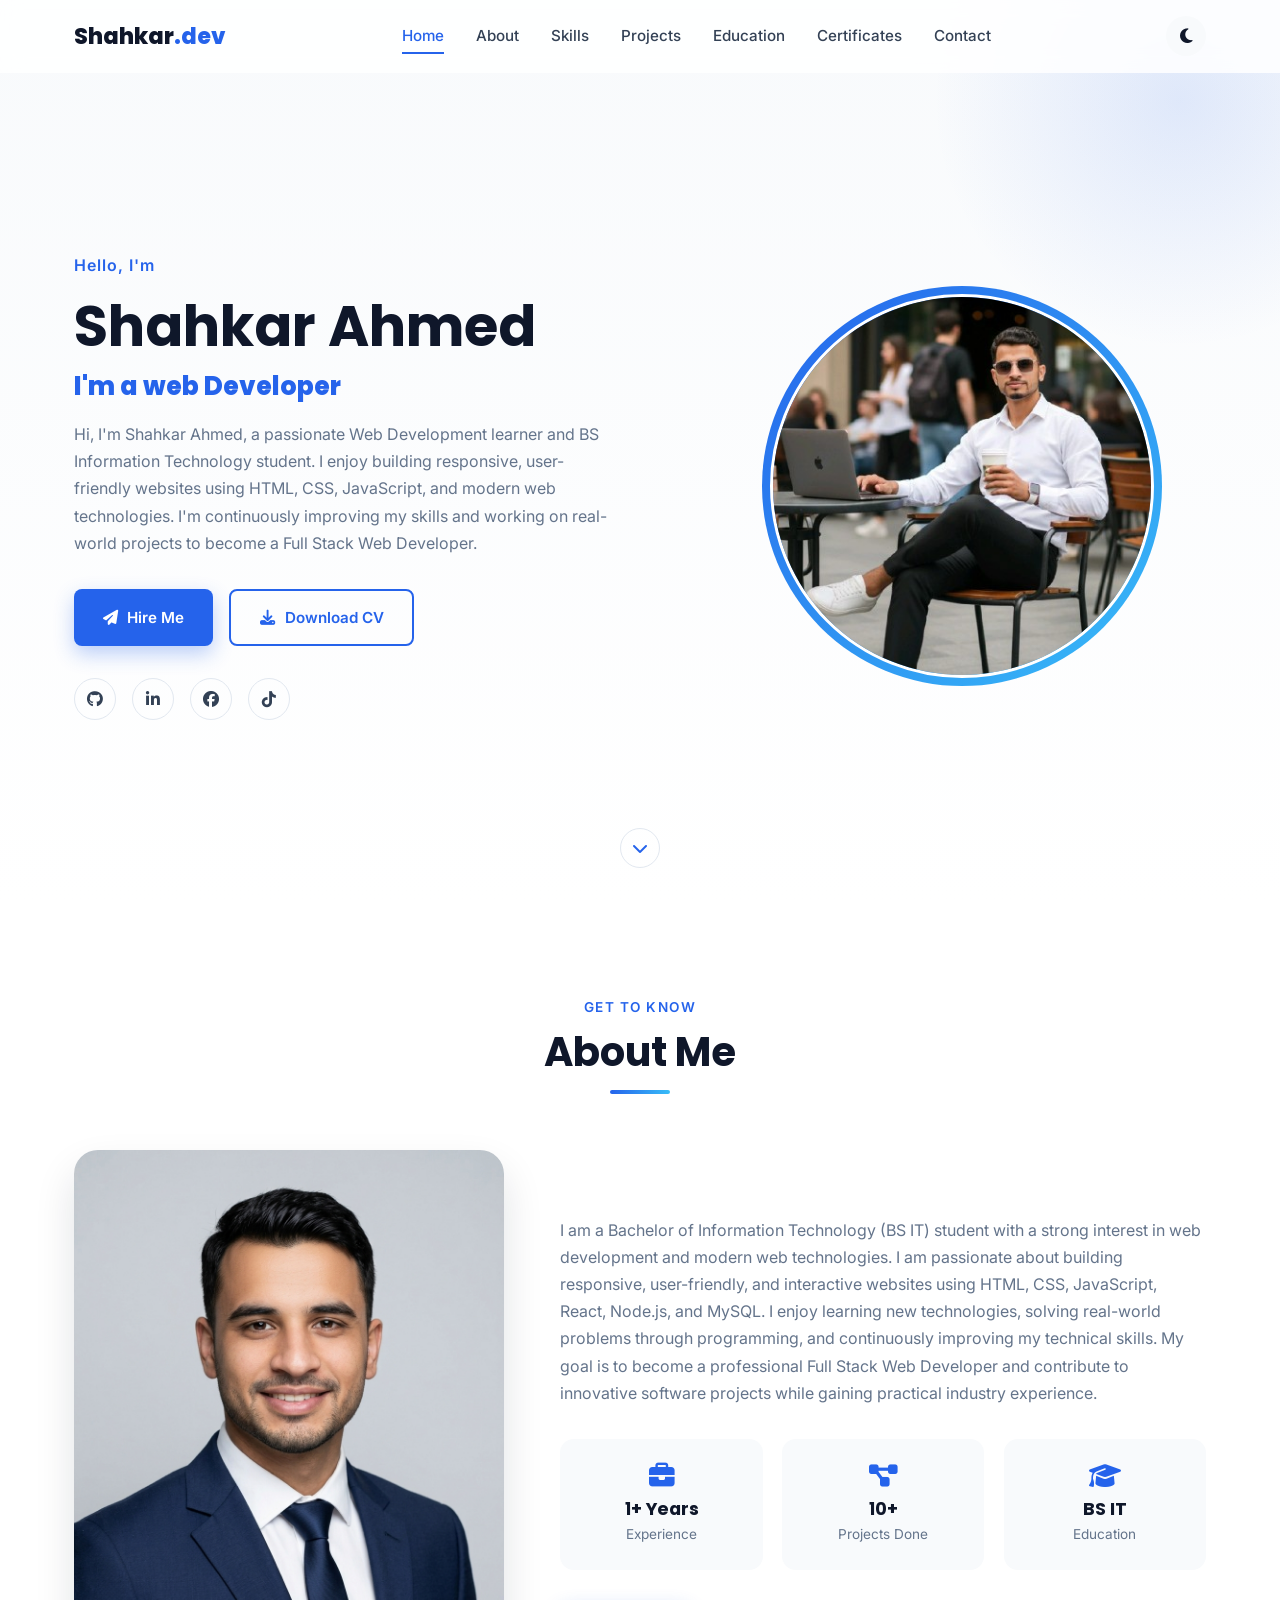
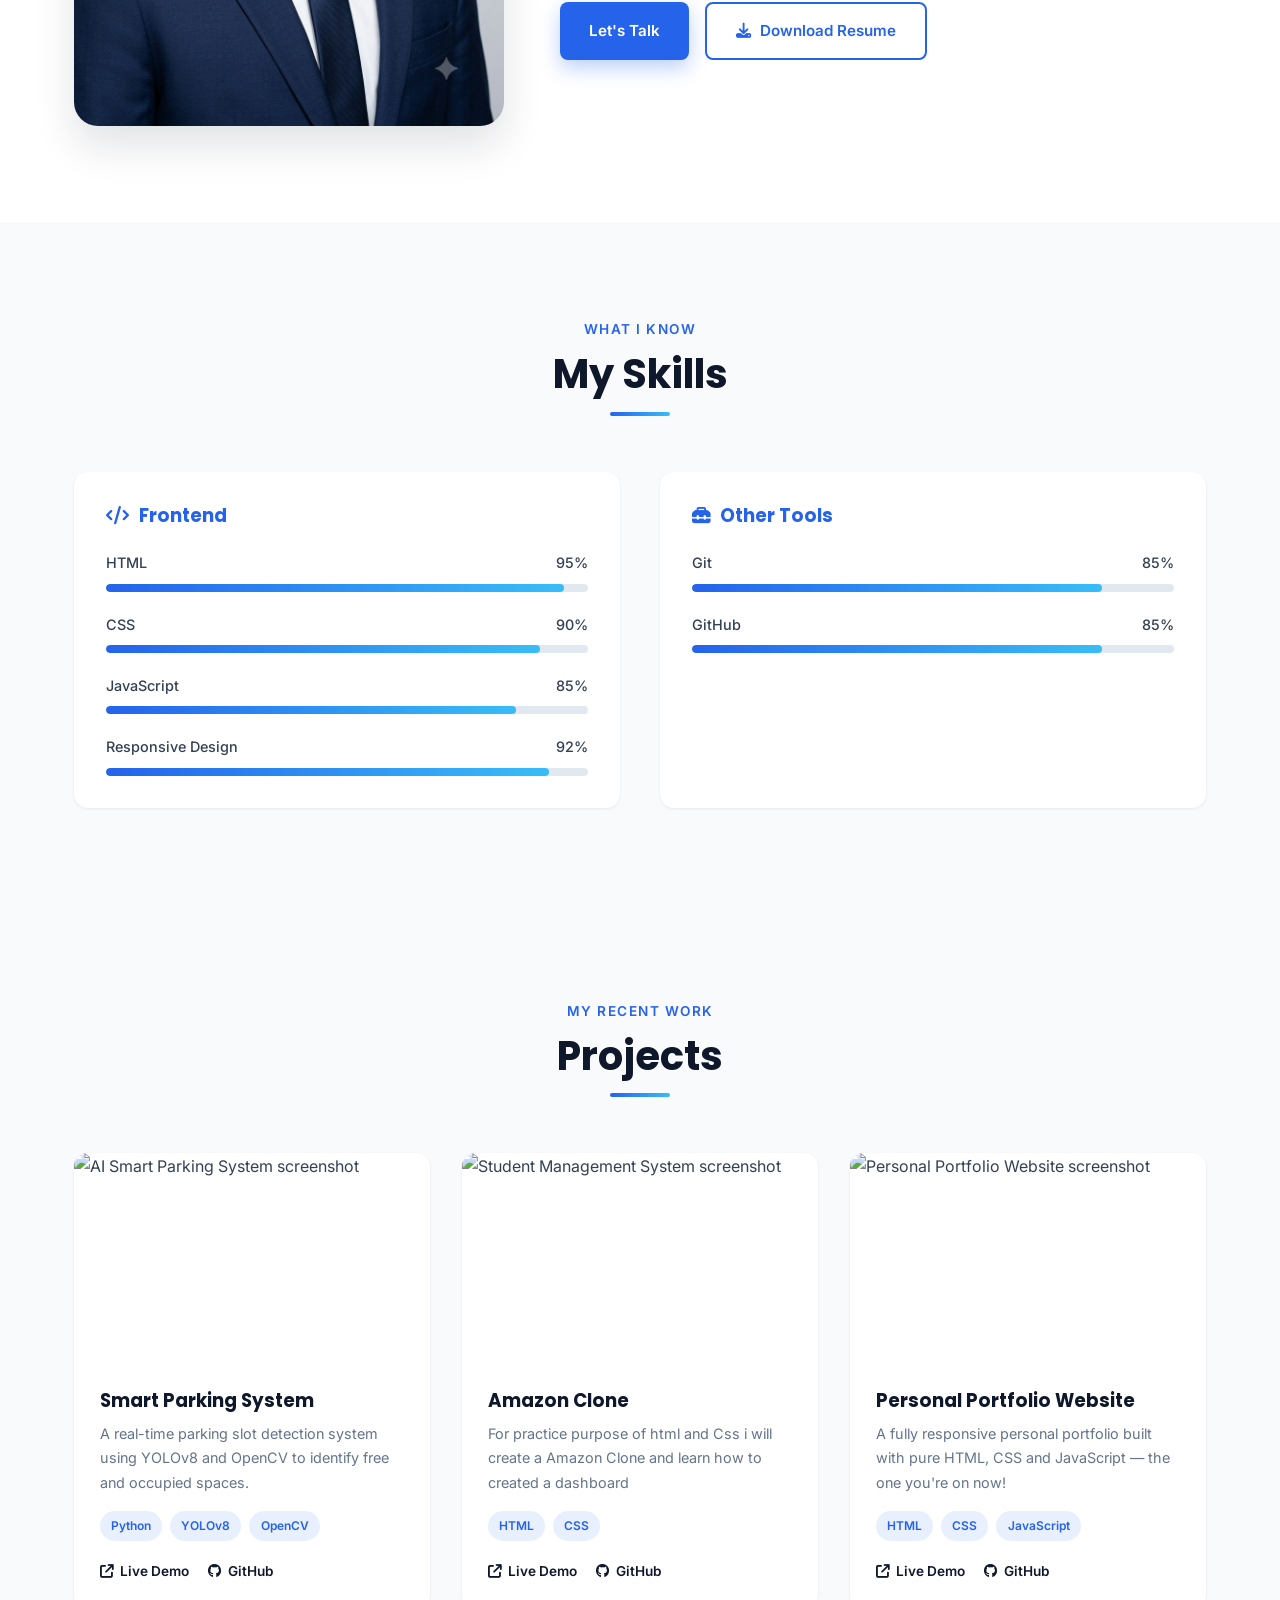
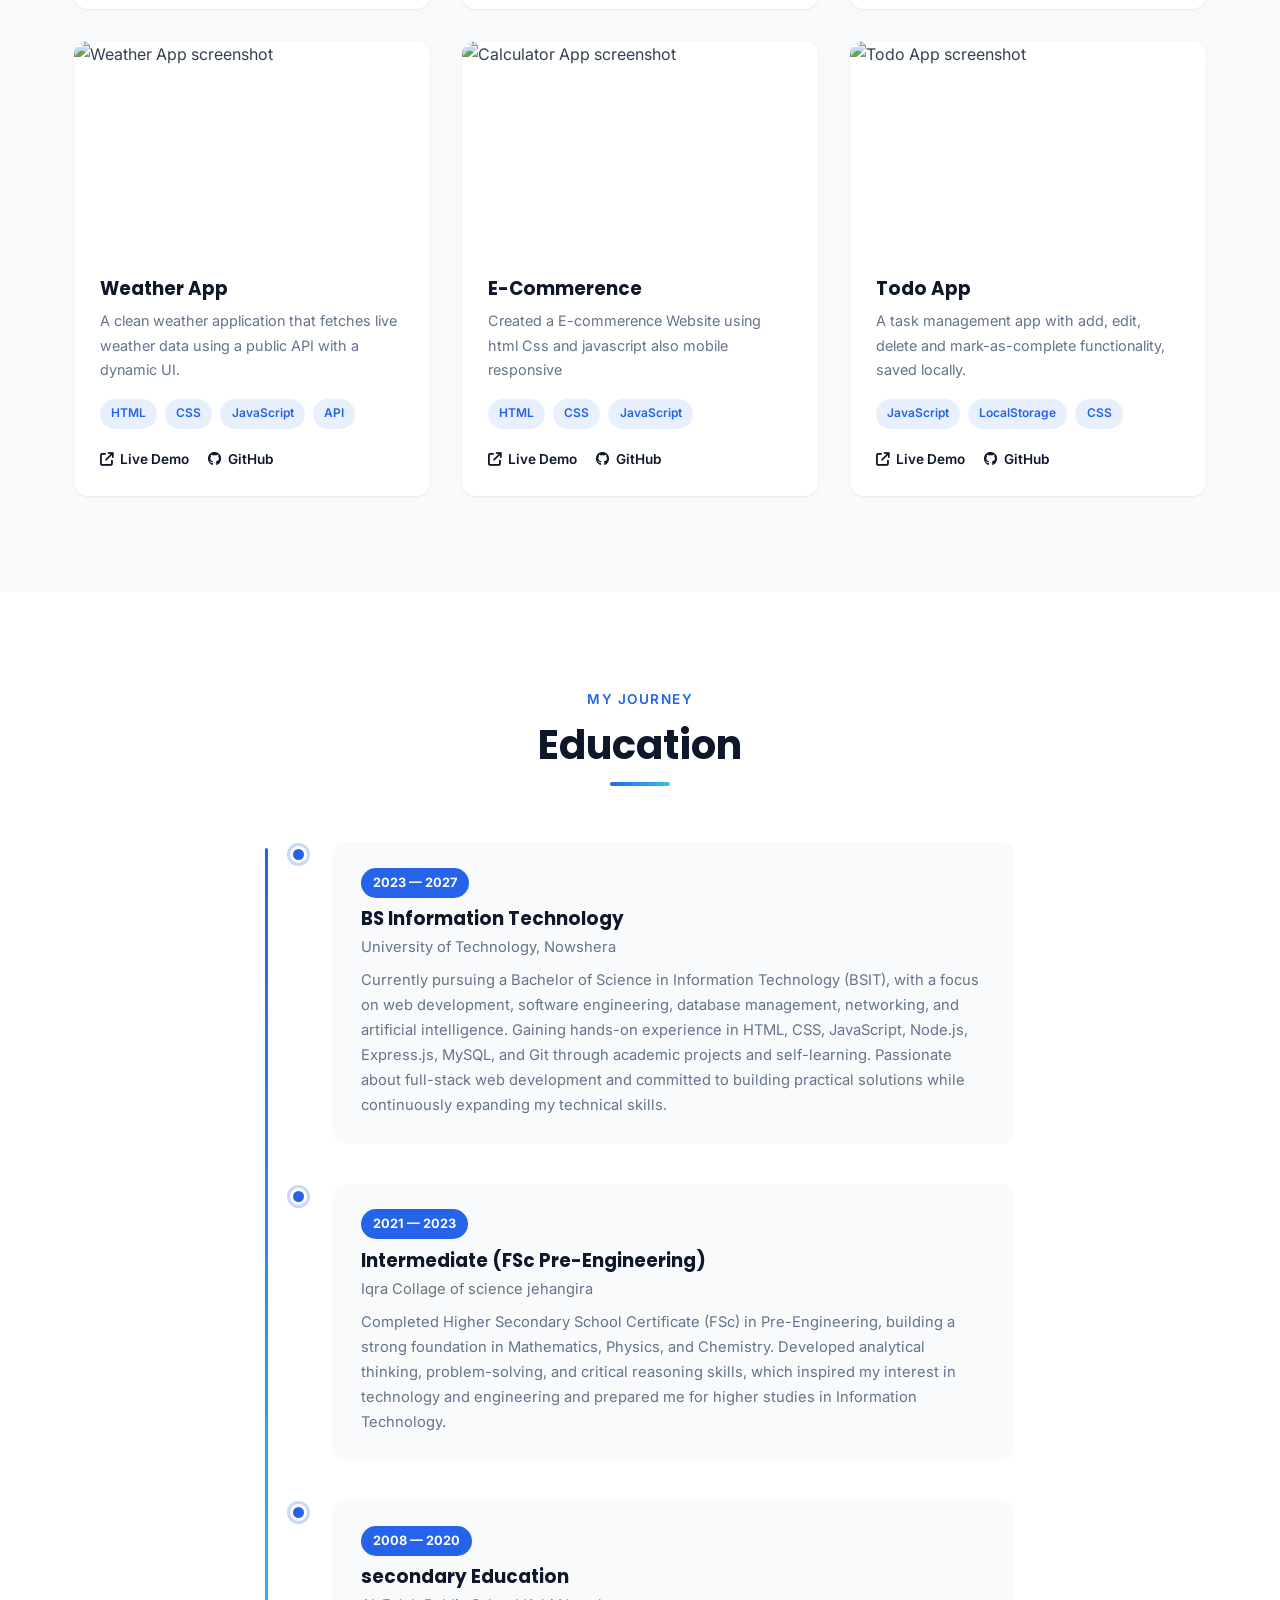
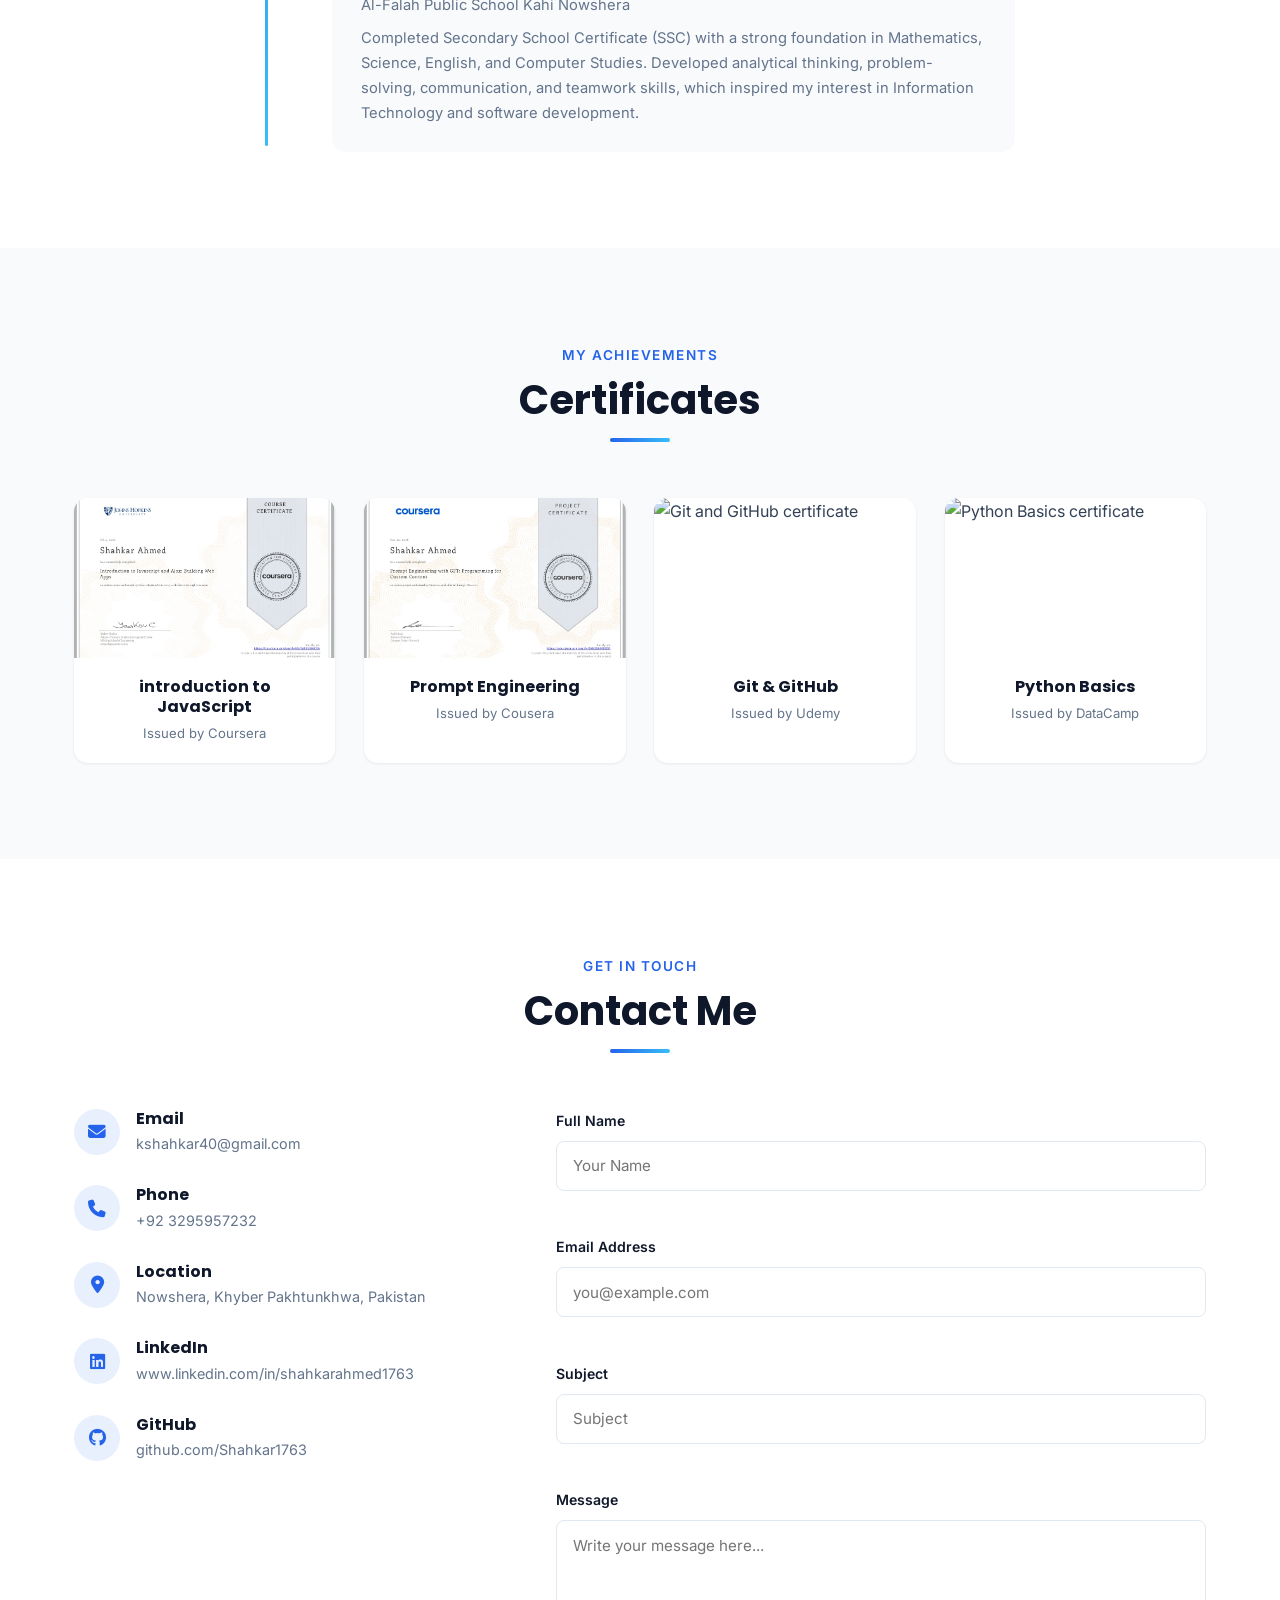
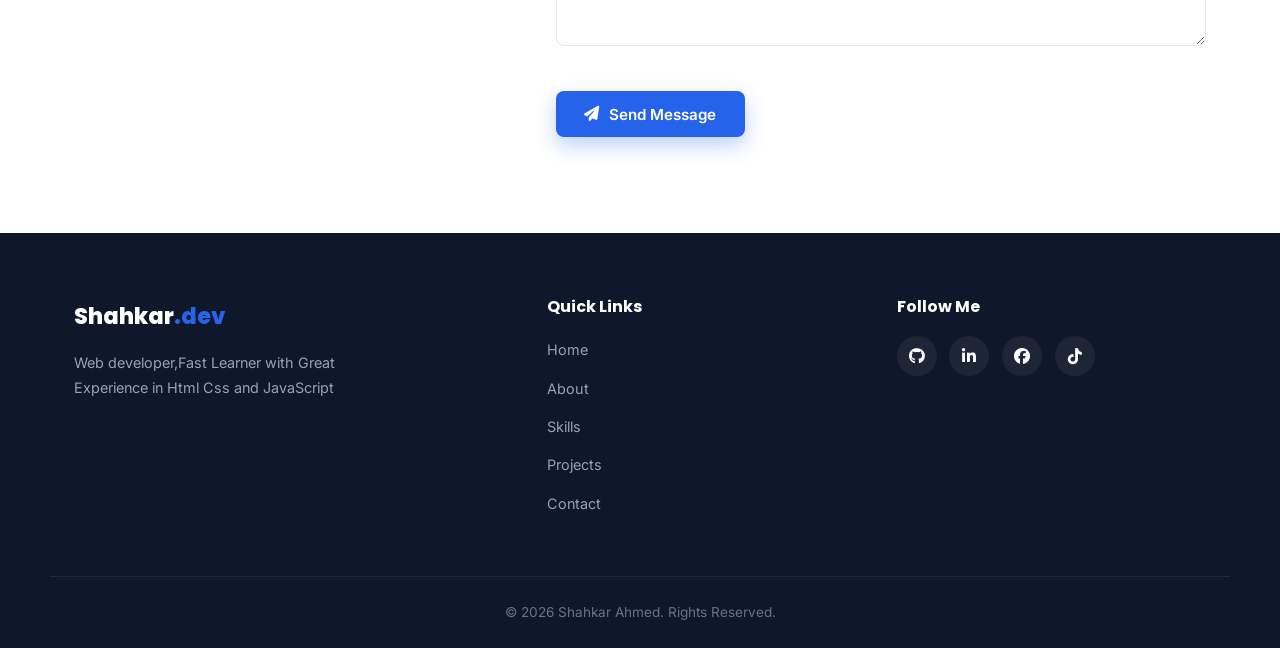
==== index.html @ aae93401 "My personal portfolio website" ====
<!DOCTYPE html>
<html lang="en">
<head>
  <meta charset="UTF-8" />
  <meta name="viewport" content="width=device-width, initial-scale=1.0" />
  <title>Shahkar Ahmed | Web Developer</title>
  <meta name="description" content="Personal portfolio of Muhammad Ali — Full Stack Web Developer and AI/Computer Vision Engineer. Explore projects, skills, services and get in touch." />
  <meta name="keywords" content="portfolio, full stack developer, web developer, AI engineer, computer vision, javascript, python" />
  <meta name="author" content="Muhammad Ali" />

  <!-- Open Graph / SEO -->
  <meta property="og:title" content="Muhammad Ali | Full Stack Developer &amp; AI Engineer" />
  <meta property="og:description" content="Explore my projects, skills and services in web development and artificial intelligence." />
  <meta property="og:type" content="website" />

  <!-- Favicon -->
  <link rel="icon" href="data:image/svg+xml,<svg xmlns=%22http://www.w3.org/2000/svg%22 viewBox=%220 0 100 100%22><text y=%22.9em%22 font-size=%2290%22>👨‍💻</text></svg>" />

  <!-- Google Fonts -->
  <link rel="preconnect" href="https://fonts.googleapis.com" />
  <link rel="preconnect" href="https://fonts.gstatic.com" crossorigin />
  <link href="https://fonts.googleapis.com/css2?family=Poppins:wght@400;500;600;700;800&family=Inter:wght@400;500;600&display=swap" rel="stylesheet" />

  <!-- Font Awesome Icons -->
  <link rel="stylesheet" href="https://cdnjs.cloudflare.com/ajax/libs/font-awesome/6.5.1/css/all.min.css" integrity="sha512-DTOQO9RWCH3ppGqcWaEA1BIZOC6xxalwEsw9c2QQeAIftl+Vegovlnee1c9QX4TctnWMn13TZye+giMm8e2LwA==" crossorigin="anonymous" referrerpolicy="no-referrer" />

  <!-- Custom Stylesheet -->
  <link rel="stylesheet" href="style.css" />
</head>
<body>

  <!-- ============================= -->
  <!-- NAVIGATION BAR                -->
  <!-- ============================= -->
  <header class="navbar" id="navbar">
    <nav class="nav container">
      <a href="#home" class="nav__logo">Shahkar<span>.dev</span></a>

      <ul class="nav__menu" id="navMenu">
        <li><a href="#home" class="nav__link active-link">Home</a></li>
        <li><a href="#about" class="nav__link">About</a></li>
        <li><a href="#skills" class="nav__link">Skills</a></li>
        <li><a href="#projects" class="nav__link">Projects</a></li>
        <!-- <li><a href="#services" class="nav__link">Services</a></li> -->
        <li><a href="#education" class="nav__link">Education</a></li>
        <li><a href="#certificates" class="nav__link">Certificates</a></li>
        <li><a href="#contact" class="nav__link">Contact</a></li>
      </ul>

      <div class="nav__actions">
        <!-- Dark mode toggle -->
        <button class="theme-toggle" id="themeToggle" aria-label="Toggle dark mode">
          <i class="fa-solid fa-moon"></i>
        </button>
        <!-- Hamburger menu for mobile -->
        <button class="nav__toggle" id="navToggle" aria-label="Toggle navigation menu">
          <i class="fa-solid fa-bars"></i>
        </button>
      </div>
    </nav>
  </header>

  <main>
    <!-- ============================= -->
    <!-- HERO SECTION                  -->
    <!-- ============================= -->
    <section class="hero" id="home">
      <div class="container hero__container">
        <div class="hero__content fade-in">
          <p class="hero__greeting">Hello, I'm</p>
          <h1 class="hero__name">Shahkar Ahmed</h1>
          <h2 class="hero__title ">
            I'm a web Developer
             
          </h2>
          <p class="hero__description">
            Hi, I'm Shahkar Ahmed, a passionate Web Development learner and BS Information Technology student. I enjoy building responsive, user-friendly websites using HTML, CSS, JavaScript, and modern web technologies. I'm continuously improving my skills and working on real-world projects to become a Full Stack Web Developer.
          </p>

          <div class="hero__buttons">
            <a href="#contact" class="btn btn--primary">
              <i class="fa-solid fa-paper-plane"></i> Hire Me
            </a>
            <a href="Shahkar_Ahmed_CV.pdf" class="btn btn--outline" download>
              <i class="fa-solid fa-download"></i> Download CV
            </a>
          </div>

          <div class="hero__socials">
            <a href="https://github.com/Shahkar1763" target="_blank" rel="noopener noreferrer" aria-label="GitHub"><i class="fa-brands fa-github"></i></a>
            <a href="https://www.linkedin.com/in/shahkarahmed1763" target="_blank" rel="noopener noreferrer" aria-label="LinkedIn"><i class="fa-brands fa-linkedin-in"></i></a>
            <a href="https://www.facebook.com/shahkar.ahmad.71" target="_blank" rel="noopener noreferrer" aria-label="Twitter"><i class="fa-brands fa-facebook"></i></a>
            <a href="https://www.tiktok.com/@itx___shahkar22" target="_blank" rel="noopener noreferrer" aria-label="Instagram"><i class="fa-brands fa-tiktok"></i></a>
          </div>
        </div>

        <div class="hero__image fade-in">
          <div class="hero__image-wrapper">
            <img src="1760286465147.jpg" alt="Portrait of Shahkar Ahmed" loading="lazy" />
          </div>
        </div>
      </div>

      <a href="#about" class="scroll-down" aria-label="Scroll down">
        <i class="fa-solid fa-chevron-down"></i>
      </a>
    </section>

    <!-- ============================= -->
    <!-- ABOUT SECTION                 -->
    <!-- ============================= -->
    <section class="section about" id="about">
      <div class="container">
        <p class="section__subtitle fade-in">Get To Know</p>
        <h2 class="section__title fade-in">About Me</h2>

        <div class="about__container">
          <div class="about__image fade-in">
            <img src="Gemini_Generated_Image_ewye19ewye19ewye (1).png" alt="Shahkar Ahmed working" loading="lazy" />
          </div>

          <div class="about__content fade-in">
            <p class="about__text">
              I am a Bachelor of Information Technology (BS IT) student with a strong interest
               in web development and modern web technologies. 
               I am passionate about building responsive, user-friendly, and interactive websites
                using HTML, CSS, JavaScript, React, Node.js, and MySQL. I enjoy learning new
                 technologies, solving real-world problems through programming, and continuously 
                 improving my technical skills. My goal is to become a professional Full Stack Web 
                 Developer and contribute to innovative software projects while gaining practical
                  industry experience.

            </p>

            <div class="about__info">
              <div class="about__info-box">
                <i class="fa-solid fa-briefcase"></i>
                <h3>1+ Years</h3>
                <p>Experience</p>
              </div>
              <div class="about__info-box">
                <i class="fa-solid fa-diagram-project"></i>
                <h3>10+</h3>
                <p>Projects Done</p>
              </div>
              <div class="about__info-box">
                <i class="fa-solid fa-graduation-cap"></i>
                <h3>BS IT</h3>
                <p>Education</p>
              </div>
            </div>

            <div class="about__buttons">
              <a href="#contact" class="btn btn--primary">Let's Talk</a>
              <a href="Shahkar_Ahmed_CV.pdf" class="btn btn--outline" download>
                <i class="fa-solid fa-download"></i> Download Resume
              </a>
            </div>
          </div>
        </div>
      </div>
    </section>

    <!-- ============================= -->
    <!-- SKILLS SECTION                -->
    <!-- ============================= -->
    <section class="section skills" id="skills">
      <div class="container">
        <p class="section__subtitle fade-in">What I Know</p>
        <h2 class="section__title fade-in">My Skills</h2>

        <div class="skills__container">
          <!-- Frontend -->
          <div class="skills__category fade-in">
            <h3><i class="fa-solid fa-code"></i> Frontend</h3>

            <div class="skill-bar">
              <div class="skill-bar__info"><span>HTML</span><span>95%</span></div>
              <div class="skill-bar__track"><div class="skill-bar__fill" data-width="95"></div></div>
            </div>
            <div class="skill-bar">
              <div class="skill-bar__info"><span>CSS</span><span>90%</span></div>
              <div class="skill-bar__track"><div class="skill-bar__fill" data-width="90"></div></div>
            </div>
            <div class="skill-bar">
              <div class="skill-bar__info"><span>JavaScript</span><span>85%</span></div>
              <div class="skill-bar__track"><div class="skill-bar__fill" data-width="85"></div></div>
            </div>
            <div class="skill-bar">
              <div class="skill-bar__info"><span>Responsive Design</span><span>92%</span></div>
              <div class="skill-bar__track"><div class="skill-bar__fill" data-width="92"></div></div>
            </div>
          </div>

          <!-- Backend
          <div class="skills__category fade-in">
            <h3><i class="fa-solid fa-server"></i> Backend</h3>

            <div class="skill-bar">
              <div class="skill-bar__info"><span>Node.js</span><span>80%</span></div>
              <div class="skill-bar__track"><div class="skill-bar__fill" data-width="80"></div></div>
            </div>
            <div class="skill-bar">
              <div class="skill-bar__info"><span>Express.js</span><span>78%</span></div>
              <div class="skill-bar__track"><div class="skill-bar__fill" data-width="78"></div></div>
            </div>
            <div class="skill-bar">
              <div class="skill-bar__info"><span>MySQL</span><span>82%</span></div>
              <div class="skill-bar__track"><div class="skill-bar__fill" data-width="82"></div></div>
            </div>
          </div> -->

          <!-- Programming -->
          <!-- <div class="skills__category fade-in">
            <h3><i class="fa-solid fa-laptop-code"></i> Programming</h3>

            <div class="skill-bar">
              <div class="skill-bar__info"><span>Python</span><span>50%</span></div>
              <div class="skill-bar__track"><div class="skill-bar__fill" data-width="88"></div></div>
            </div>
            <div class="skill-bar">
              <div class="skill-bar__info"><span>C++</span><span>75%</span></div>
              <div class="skill-bar__track"><div class="skill-bar__fill" data-width="75"></div></div>
            </div>
          </div> -->

          <!-- Other -->
          <div class="skills__category fade-in">
            <h3><i class="fa-solid fa-toolbox"></i> Other Tools</h3>

            <div class="skill-bar">
              <div class="skill-bar__info"><span>Git</span><span>85%</span></div>
              <div class="skill-bar__track"><div class="skill-bar__fill" data-width="85"></div></div>
            </div>
            <div class="skill-bar">
              <div class="skill-bar__info"><span>GitHub</span><span>85%</span></div>
              <div class="skill-bar__track"><div class="skill-bar__fill" data-width="85"></div></div>
            </div>
            <!-- <div class="skill-bar">
              <div class="skill-bar__info"><span>OpenCV</span><span>78%</span></div>
              <div class="skill-bar__track"><div class="skill-bar__fill" data-width="78"></div></div>
            </div>
            <div class="skill-bar">
              <div class="skill-bar__info"><span>YOLOv8</span><span>72%</span></div>
              <div class="skill-bar__track"><div class="skill-bar__fill" data-width="72"></div></div>
            </div>
          </div> -->
        </div>
      </div>
    </section>

    <!-- ============================= -->
    <!-- SERVICES SECTION              -->
    <!-- ============================= -->
    <!-- <section class="section services" id="services">
      <div class="container">
        <p class="section__subtitle fade-in">What I Offer</p>
        <h2 class="section__title fade-in">My Services</h2>

        <div class="services__grid">
          <div class="service-card fade-in">
            <div class="service-card__icon"><i class="fa-solid fa-laptop-code"></i></div>
            <h3>Frontend Development</h3>
            <p>Building pixel-perfect, interactive user interfaces using modern HTML, CSS and JavaScript.</p>
          </div>

          <div class="service-card fade-in">
            <div class="service-card__icon"><i class="fa-solid fa-database"></i></div>
            <h3>Backend Development</h3>
            <p>Creating robust server-side logic, REST APIs and database architecture with Node.js &amp; MySQL.</p>
          </div>

          <div class="service-card fade-in">
            <div class="service-card__icon"><i class="fa-solid fa-layer-group"></i></div>
            <h3>Full Stack Development</h3>
            <p>End-to-end web application development — from database to deployment, fully integrated.</p>
          </div>

          <div class="service-card fade-in">
            <div class="service-card__icon"><i class="fa-solid fa-robot"></i></div>
            <h3>AI Projects</h3>
            <p>Designing intelligent systems and machine learning solutions tailored to real-world problems.</p>
          </div>

          <div class="service-card fade-in">
            <div class="service-card__icon"><i class="fa-solid fa-camera"></i></div>
            <h3>Computer Vision</h3>
            <p>Building object detection &amp; recognition systems using OpenCV and YOLOv8.</p>
          </div>

          <div class="service-card fade-in">
            <div class="service-card__icon"><i class="fa-solid fa-mobile-screen"></i></div>
            <h3>Responsive Website Design</h3>
            <p>Ensuring every website looks and performs flawlessly on any screen size or device.</p>
          </div>
        </div>
      </div>
    </section> -->

    <!-- ============================= -->
    <!-- PROJECTS SECTION              -->
    <!-- ============================= -->
    <section class="section projects" id="projects">
      <div class="container">
        <p class="section__subtitle fade-in">My Recent Work</p>
        <h2 class="section__title fade-in">Projects</h2>

        <div class="projects__grid">

          <article class="project-card fade-in">
            <div class="project-card__image">
              <img src="https://placehold.co/400x250/2563EB/FFFFFF?text=AI+Smart+Parking+System" alt="AI Smart Parking System screenshot" loading="lazy" />
            </div>
            <div class="project-card__content">
              <h3>Smart Parking System</h3>
              <p>A real-time parking slot detection system using YOLOv8 and OpenCV to identify free and occupied spaces.</p>
              <div class="project-card__tech">
                <span>Python</span><span>YOLOv8</span><span>OpenCV</span>
              </div>
              <div class="project-card__links">
                <a href="https://university-parking-production.up.railway.app"  target="_blank" rel="noopener noreferrer">
                <i class="fa-solid fa-arrow-up-right-from-square"></i> Live Demo</a>
                <a href="https://github.com/Shahkar1763/Smart-Parking-System.git" target="_blank" rel="noopener noreferrer"><i class="fa-brands fa-github"></i> GitHub</a>
              </div>
            </div>
          </article>

          <article class="project-card fade-in">
            <div class="project-card__image">
              <img src="https://placehold.co/400x250/0F172A/FFFFFF?text=Amazon+Clone" alt="Student Management System screenshot" loading="lazy" />
            </div>
            <div class="project-card__content">
              <h3>Amazon Clone</h3>
              <p>For practice purpose of html and Css i will create a Amazon Clone and learn how to created a dashboard</p>
              <div class="project-card__tech">
                <span>HTML</span><span>CSS</span>
              </div>
              <div class="project-card__links">
                <a href="project/index.html" target="_blank" rel="noopener noreferrer"><i class="fa-solid fa-arrow-up-right-from-square"></i> Live Demo</a>
                <a href="https://github.com/Shahkar1763/Amazon-Clone.git" target="_blank" rel="noopener noreferrer"><i class="fa-brands fa-github"></i> GitHub</a>
              </div>
            </div>
          </article>

          <article class="project-card fade-in">
            <div class="project-card__image">
              <img src="https://placehold.co/400x250/38BDF8/0F172A?text=Portfolio+Website" alt="Personal Portfolio Website screenshot" loading="lazy" />
            </div>
            <div class="project-card__content">
              <h3>Personal Portfolio Website</h3>
              <p>A fully responsive personal portfolio built with pure HTML, CSS and JavaScript — the one you're on now!</p>
              <div class="project-card__tech">
                <span>HTML</span><span>CSS</span><span>JavaScript</span>
              </div>
              <div class="project-card__links">
                <a href="#" target="_blank" rel="noopener noreferrer"><i class="fa-solid fa-arrow-up-right-from-square"></i> Live Demo</a>
                <a href="#" target="_blank" rel="noopener noreferrer"><i class="fa-brands fa-github"></i> GitHub</a>
              </div>
            </div>
          </article>

          <article class="project-card fade-in">
            <div class="project-card__image">
              <img src="https://placehold.co/400x250/2563EB/FFFFFF?text=Weather+App" alt="Weather App screenshot" loading="lazy" />
            </div>
            <div class="project-card__content">
              <h3>Weather App</h3>
              <p>A clean weather application that fetches live weather data using a public API with a dynamic UI.</p>
              <div class="project-card__tech">
                <span>HTML</span><span>CSS</span><span>JavaScript</span><span>API</span>
              </div>
              <div class="project-card__links">
                <a href="weather project/weather.html" target="_blank" rel="noopener noreferrer"><i class="fa-solid fa-arrow-up-right-from-square"></i> Live Demo</a>
                <a href="https://github.com/Shahkar1763/Waather-app.git" target="_blank" rel="noopener noreferrer"><i class="fa-brands fa-github"></i> GitHub</a>
              </div>
            </div>
          </article>

          <article class="project-card fade-in">
            <div class="project-card__image">
              <img src="https://placehold.co/400x250/0F172A/FFFFFF?text=E-Commerence" alt="Calculator App screenshot" loading="lazy" />
            </div>
            <div class="project-card__content">
              <h3>E-Commerence</h3>
              <p>Created a E-commerence Website using html Css and javascript also mobile responsive </p>
              <div class="project-card__tech">
                <span>HTML</span><span>CSS</span><span>JavaScript</span>
              </div>
              <div class="project-card__links">
                <a href="Ecommerce Websites/index.html" target="_blank" rel="noopener noreferrer"><i class="fa-solid fa-arrow-up-right-from-square"></i> Live Demo</a>
                <a href="https://github.com/Shahkar1763/E-Commerce-Website.git" target="_blank" rel="noopener noreferrer"><i class="fa-brands fa-github"></i> GitHub</a>
              </div>
            </div>
          </article>

          <article class="project-card fade-in">
            <div class="project-card__image">
              <img src="https://placehold.co/400x250/38BDF8/0F172A?text=Todo+App" alt="Todo App screenshot" loading="lazy" />
            </div>
            <div class="project-card__content">
              <h3>Todo App</h3>
              <p>A task management app with add, edit, delete and mark-as-complete functionality, saved locally.</p>
              <div class="project-card__tech">
                <span>JavaScript</span><span>LocalStorage</span><span>CSS</span>
              </div>
              <div class="project-card__links">
                <a href="#" target="_blank" rel="noopener noreferrer"><i class="fa-solid fa-arrow-up-right-from-square"></i> Live Demo</a>
                <a href="#" target="_blank" rel="noopener noreferrer"><i class="fa-brands fa-github"></i> GitHub</a>
              </div>
            </div>
          </article>

        </div>
      </div>
    </section>

    <!-- ============================= -->
    <!-- EDUCATION TIMELINE            -->
    <!-- ============================= -->
    <section class="section education" id="education">
      <div class="container">
        <p class="section__subtitle fade-in">My Journey</p>
        <h2 class="section__title fade-in">Education</h2>

        <div class="timeline">
          <div class="timeline__item fade-in">
            <div class="timeline__dot"></div>
            <div class="timeline__content">
              <span class="timeline__date">2023 &mdash; 2027</span>
              <h3>BS Information Technology</h3>
              <p>University of Technology, Nowshera</p>
              <p class="timeline__desc">
               Currently pursuing a Bachelor of Science in Information Technology (BSIT),
                with a focus on web development, software engineering, database management, 
                networking, and artificial intelligence. Gaining hands-on experience in HTML,
                 CSS, JavaScript, Node.js, Express.js, MySQL, and Git through academic projects
                  and self-learning. Passionate about full-stack web development and committed to
                   building practical solutions while continuously expanding my technical skills.

              </p>
            </div>
          </div>

          <div class="timeline__item fade-in">
            <div class="timeline__dot"></div>
            <div class="timeline__content">
              <span class="timeline__date">2021 &mdash; 2023</span>
              <h3>Intermediate (FSc Pre-Engineering)</h3>
              <p>Iqra Collage of science jehangira</p>
              <p class="timeline__desc">
                Completed Higher Secondary School Certificate (FSc) in Pre-Engineering,
                 building a strong foundation in Mathematics, Physics, and Chemistry.
                  Developed analytical thinking, problem-solving, and critical reasoning skills,
                   which inspired my interest in technology and engineering and prepared me for
                    higher studies in Information Technology.

            </p>
            </div>
          </div>

          <div class="timeline__item fade-in">
            <div class="timeline__dot"></div>
            <div class="timeline__content">
              <span class="timeline__date">2008 &mdash; 2020</span>
              <h3>secondary Education</h3>
              <p>Al-Falah Public School Kahi Nowshera</p>
              <p class="timeline__desc">
                Completed Secondary School Certificate (SSC) with a strong foundation in 
                Mathematics, Science, English, and Computer Studies. Developed analytical thinking,
                 problem-solving, communication, and teamwork skills, which inspired my interest
                  in Information Technology and software development.

              </p>
            
              </p>
            </div>
          </div>
        </div>
        </div>
      </div>


      
    </section>

    <!-- ============================= -->
    <!-- CERTIFICATES SECTION          -->
    <!-- ============================= -->
    <section class="section certificates" id="certificates">
      <div class="container">
        <p class="section__subtitle fade-in">My Achievements</p>
        <h2 class="section__title fade-in">Certificates</h2>

        <div class="certificates__grid">
          <div class="certificate-card fade-in">
            <div class="certificate-card__image">
              <img src="Coursera KH7AFXUNHCV6_page-0001.jpg" alt="HTML, CSS & JavaScript certificate" loading="lazy" />
            </div>
            <div class="certificate-card__content">
              <h3>introduction to  JavaScript</h3>
              <p>Issued by Coursera</p>
            </div>
          </div>

          <div class="certificate-card fade-in">
            <div class="certificate-card__image">
              <img src="Coursera 5XK29AX0JXDQ_page-0001.jpg" alt="Responsive Web Design certificate" loading="lazy" />
            </div>
            <div class="certificate-card__content">
              <h3>Prompt Engineering</h3>
              <p>Issued by Cousera</p>
            </div>
          </div>

           <div class="certificate-card fade-in">
            <div class="certificate-card__image">
              <img src="https://placehold.co/350x230/38BDF8/0F172A?text=Certificate" alt="Git and GitHub certificate" loading="lazy" />
            </div>
            <div class="certificate-card__content">
              <h3>Git &amp; GitHub</h3>
              <p>Issued by Udemy</p>
            </div>
          </div>

          <div class="certificate-card fade-in">
            <div class="certificate-card__image">
              <img src="https://placehold.co/350x230/2563EB/FFFFFF?text=Certificate" alt="Python Basics certificate" loading="lazy" />
            </div>
            <div class="certificate-card__content">
              <h3>Python Basics</h3>
              <p>Issued by DataCamp</p>
            </div> 
          </div>
        </div>
      </div>
    </section>
             
    <!-- ============================= -->
    <!-- CONTACT SECTION               -->
    <!-- ============================= -->
    <section class="section contact" id="contact">
      <div class="container">
        <p class="section__subtitle fade-in">Get In Touch</p>
        <h2 class="section__title fade-in">Contact Me</h2>

        <div class="contact__container">
          <div class="contact__info fade-in">
            <div class="contact__info-item">
              <i class="fa-solid fa-envelope"></i>
              <div>
                <h3>Email</h3>
                <p>kshahkar40@gmail.com</p>
              </div>
            </div>
            <div class="contact__info-item">
              <i class="fa-solid fa-phone"></i>
              <div>
                <h3>Phone</h3>
                <p>+92 3295957232</p>
              </div>
            </div>
            <div class="contact__info-item">
              <i class="fa-solid fa-location-dot"></i>
              <div>
                <h3>Location</h3>
                <p>Nowshera, Khyber Pakhtunkhwa, Pakistan</p>
              </div>
            </div>
            <div class="contact__info-item">
              <i class="fa-brands fa-linkedin"></i>
              <div>
                <h3>LinkedIn</h3>
                <p><a href="https://www.linkedin.com/in/shahkarahmed1763" target="_blank" rel="noopener noreferrer">www.linkedin.com/in/shahkarahmed1763</a></p>
              </div>
            </div>
            <div class="contact__info-item">
              <i class="fa-brands fa-github"></i>
              <div>
                <h3>GitHub</h3>
                <p><a href="https://github.com/Shahkar1763" target="_blank" rel="noopener noreferrer">github.com/Shahkar1763</a></p>
              </div>
            </div>
          </div>

          <form class="contact__form fade-in" id="contactForm" novalidate>
            <div class="form-group">
              <label for="name">Full Name</label>
              <input type="text" id="name" name="name" placeholder="Your Name" required />
              <span class="form-error" id="nameError"></span>
            </div>

            <div class="form-group">
              <label for="email">Email Address</label>
              <input type="email" id="email" name="email" placeholder="you@example.com" required />
              <span class="form-error" id="emailError"></span>
            </div>

            <div class="form-group">
              <label for="subject">Subject</label>
              <input type="text" id="subject" name="subject" placeholder="Subject" required />
              <span class="form-error" id="subjectError"></span>
            </div>

            <div class="form-group">
              <label for="message">Message</label>
              <textarea id="message" name="message" rows="5" placeholder="Write your message here..." required></textarea>
              <span class="form-error" id="messageError"></span>
            </div>

            <button type="submit" class="btn btn--primary form-submit">
              <i class="fa-solid fa-paper-plane"></i> Send Message
            </button>

            <p class="form-success" id="formSuccess">Your message has been sent successfully!</p>
          </form>
        </div>
      </div>
    </section>
  </main>

  <!-- ============================= -->
  <!-- FOOTER                        -->
  <!-- ============================= -->
  <footer class="footer">
    <div class="container footer__container">
      <div class="footer__about">
        <a href="#home" class="nav__logo">Shahkar<span>.dev</span></a>
        <p> Web developer,Fast Learner with Great Experience in Html Css and JavaScript</p>
      </div>

      <div class="footer__links">
        <h3>Quick Links</h3>
        <ul>
          <li><a href="#home">Home</a></li>
          <li><a href="#about">About</a></li>
          <li><a href="#skills">Skills</a></li>
          <li><a href="#projects">Projects</a></li>
          <li><a href="#contact">Contact</a></li>
        </ul>
      </div>

      <div class="footer__socials">
        <h3>Follow Me</h3>
        <div class="footer__icons">
          <a href="https://github.com/Shahkar1763" target="_blank" rel="noopener noreferrer" aria-label="GitHub"><i class="fa-brands fa-github"></i></a>
          <a href="https://www.linkedin.com/in/shahkarahmed1763" target="_blank" rel="noopener noreferrer" aria-label="LinkedIn"><i class="fa-brands fa-linkedin-in"></i></a>
          <a href="https://www.facebook.com/shahkar.ahmad.71" target="_blank" rel="noopener noreferrer" aria-label="facebook"><i class="fa-brands fa-facebook"></i></a>
          <a href="https://www.tiktok.com/@itx___shahkar22" target="_blank" rel="noopener noreferrer" aria-label="tiktok"><i class="fa-brands fa-tiktok"></i></a>
        </div>
      </div>
    </div>

    <div class="footer__bottom">
      <p>&copy; <span id="currentYear"></span> Shahkar Ahmed. Rights Reserved.</p>
    </div>
  </footer>

  <!-- Scroll to Top Button -->
  <button id="scrollTopBtn" aria-label="Scroll to top">
    <i class="fa-solid fa-arrow-up"></i>
  </button>

  <!-- Custom JavaScript -->
  <script src="script.js"></script>
</body>
</html>
---- style.css ----
/* =========================================================
   PERSONAL PORTFOLIO — MAIN STYLESHEET
   Author: Muhammad Ali
   Structure:
   1. CSS Reset & Variables
   2. Base / Typography
   3. Utility Classes
   4. Navbar
   5. Hero Section
   6. About Section
   7. Skills Section
   8. Services Section
   9. Projects Section
   10. Education Timeline
   11. Certificates Section
   12. Statistics Section
   13. Testimonials Section
   14. Contact Section
   15. Footer
   16. Scroll To Top Button
   17. Responsive Media Queries
   ========================================================= */

/* =========================================================
   1. CSS RESET & VARIABLES
   ========================================================= */
*,
*::before,
*::after {
  margin: 0;
  padding: 0;
  box-sizing: border-box;
}

:root {
  /* Color Scheme (as requested) */
  --color-primary: #2563eb;
  --color-primary-dark: #1d4ed8;
  --color-secondary: #0f172a;
  --color-accent: #38bdf8;
  --color-bg: #ffffff;
  --color-bg-alt: #f8fafc;
  --color-text: #334155;      /* dark gray */
  --color-text-light: #64748b;
  --color-border: #e2e8f0;
  --color-white: #ffffff;

  /* Shadows */
  --shadow-sm: 0 1px 3px rgba(15, 23, 42, 0.08);
  --shadow-md: 0 6px 20px rgba(15, 23, 42, 0.08);
  --shadow-lg: 0 20px 40px rgba(15, 23, 42, 0.12);

  /* Typography */
  --font-heading: "Poppins", sans-serif;
  --font-body: "Inter", sans-serif;

  /* Spacing / Layout */
  --container-width: 1180px;
  --section-padding: 6rem 0;
  --radius-sm: 8px;
  --radius-md: 14px;
  --radius-lg: 24px;

  /* Transition */
  --transition: all 0.3s ease;
}

/* Dark Mode Variables */
body.dark-mode {
  --color-bg: #0b1220;
  --color-bg-alt: #111a2e;
  --color-text: #cbd5e1;
  --color-text-light: #94a3b8;
  --color-border: #1e293b;
  --color-white: #0f172a;
}

/* =========================================================
   2. BASE / TYPOGRAPHY
   ========================================================= */
html {
  scroll-behavior: smooth;
  scroll-padding-top: 80px;
}

body {
  font-family: var(--font-body);
  color: var(--color-text);
  background-color: var(--color-bg);
  line-height: 1.7;
  overflow-x: hidden;
  transition: background-color 0.4s ease, color 0.4s ease;
}

img {
  max-width: 100%;
  display: block;
}

a {
  text-decoration: none;
  color: inherit;
}

ul {
  list-style: none;
}

button {
  font-family: inherit;
  cursor: pointer;
  border: none;
  background: none;
}

h1, h2, h3, h4 {
  font-family: var(--font-heading);
  color: var(--color-secondary);
  line-height: 1.25;
  font-weight: 700;
}

body.dark-mode h1,
body.dark-mode h2,
body.dark-mode h3,
body.dark-mode h4 {
  color: #f1f5f9;
}

/* =========================================================
   3. UTILITY CLASSES
   ========================================================= */
.container {
  width: 100%;
  max-width: var(--container-width);
  margin: 0 auto;
  padding: 0 1.5rem;
}

.section {
  padding: var(--section-padding);
}

.section__subtitle {
  display: block;
  text-align: center;
  color: var(--color-primary);
  font-weight: 600;
  letter-spacing: 1.5px;
  text-transform: uppercase;
  font-size: 0.85rem;
  margin-bottom: 0.5rem;
}

.section__title {
  text-align: center;
  font-size: clamp(1.8rem, 4vw, 2.5rem);
  margin-bottom: 3.5rem;
  position: relative;
}

.section__title::after {
  content: "";
  display: block;
  width: 60px;
  height: 4px;
  margin: 0.8rem auto 0;
  background: linear-gradient(90deg, var(--color-primary), var(--color-accent));
  border-radius: 4px;
}

/* Buttons */
.btn {
  display: inline-flex;
  align-items: center;
  gap: 0.6rem;
  padding: 0.85rem 1.8rem;
  border-radius: var(--radius-sm);
  font-weight: 600;
  font-size: 0.95rem;
  transition: var(--transition);
  cursor: pointer;
  white-space: nowrap;
}

.btn--primary {
  background-color: var(--color-primary);
  color: #fff;
  box-shadow: 0 8px 20px rgba(37, 99, 235, 0.3);
}

.btn--primary:hover {
  background-color: var(--color-primary-dark);
  transform: translateY(-3px);
  box-shadow: 0 12px 24px rgba(37, 99, 235, 0.4);
}

.btn--outline {
  background-color: transparent;
  color: var(--color-primary);
  border: 2px solid var(--color-primary);
}

.btn--outline:hover {
  background-color: var(--color-primary);
  color: #fff;
  transform: translateY(-3px);
}

/* Fade-in on scroll (JS toggles .show) */
.fade-in {
  opacity: 0;
  transform: translateY(30px);
  transition: opacity 0.7s ease, transform 0.7s ease;
}

.fade-in.show {
  opacity: 1;
  transform: translateY(0);
}

/* =========================================================
   4. NAVBAR
   ========================================================= */
.navbar {
  position: fixed;
  top: 0;
  left: 0;
  width: 100%;
  z-index: 1000;
  background-color: rgba(255, 255, 255, 0.85);
  backdrop-filter: blur(10px);
  border-bottom: 1px solid transparent;
  transition: var(--transition);
}

body.dark-mode .navbar {
  background-color: rgba(11, 18, 32, 0.85);
}

.navbar.scrolled {
  border-bottom: 1px solid var(--color-border);
  box-shadow: var(--shadow-sm);
}

.nav {
  display: flex;
  align-items: center;
  justify-content: space-between;
  height: 72px;
}

.nav__logo {
  font-family: var(--font-heading);
  font-size: 1.4rem;
  font-weight: 800;
  color: var(--color-secondary);
}

body.dark-mode .nav__logo {
  color: #f1f5f9;
}

.nav__logo span {
  color: var(--color-primary);
}

.nav__menu {
  display: flex;
  gap: 2rem;
}

.nav__link {
  font-weight: 500;
  font-size: 0.95rem;
  color: var(--color-text);
  position: relative;
  padding: 0.4rem 0;
  transition: var(--transition);
}

.nav__link::after {
  content: "";
  position: absolute;
  left: 0;
  bottom: -2px;
  width: 0;
  height: 2px;
  background-color: var(--color-primary);
  transition: width 0.3s ease;
}

.nav__link:hover,
.nav__link.active-link {
  color: var(--color-primary);
}

.nav__link:hover::after,
.nav__link.active-link::after {
  width: 100%;
}

.nav__actions {
  display: flex;
  align-items: center;
  gap: 1rem;
}

.theme-toggle {
  width: 40px;
  height: 40px;
  display: grid;
  place-items: center;
  border-radius: 50%;
  background-color: var(--color-bg-alt);
  color: var(--color-secondary);
  font-size: 1.05rem;
  transition: var(--transition);
}

body.dark-mode .theme-toggle {
  color: #f1f5f9;
}

.theme-toggle:hover {
  background-color: var(--color-primary);
  color: #fff;
  transform: rotate(20deg);
}

.nav__toggle {
  display: none;
  font-size: 1.4rem;
  color: var(--color-secondary);
}

body.dark-mode .nav__toggle {
  color: #f1f5f9;
}

/* =========================================================
   5. HERO SECTION
   ========================================================= */
.hero {
  position: relative;
  min-height: 100vh;
  display: flex;
  align-items: center;
  padding-top: 72px;
  background: linear-gradient(180deg, var(--color-bg-alt) 0%, var(--color-bg) 100%);
  overflow: hidden;
}

.hero::before {
  content: "";
  position: absolute;
  top: -150px;
  right: -150px;
  width: 500px;
  height: 500px;
  background: radial-gradient(circle, rgba(37, 99, 235, 0.12) 0%, transparent 70%);
  border-radius: 50%;
}

.hero__container {
  display: grid;
  grid-template-columns: 1.1fr 0.9fr;
  align-items: center;
  gap: 3rem;
  position: relative;
  z-index: 1;
}

.hero__greeting {
  color: var(--color-primary);
  font-weight: 600;
  letter-spacing: 1px;
  margin-bottom: 0.8rem;
}

.hero__name {
  font-size: clamp(2.2rem, 5vw, 3.5rem);
  margin-bottom: 0.5rem;
}

.hero__title {
  font-size: clamp(1.2rem, 3vw, 1.6rem);
  color: var(--color-text-light);
  margin-bottom: 1.2rem;
  min-height: 2rem;
    color: var(--color-primary);
  font-weight: 800;
  
  
}


@keyframes blink {
  0%, 50% { opacity: 1; }
  51%, 100% { opacity: 0; }
}

.hero__description {
  max-width: 540px;
  margin-bottom: 2rem;
  color: var(--color-text-light);
}

.hero__buttons {
  display: flex;
  gap: 1rem;
  flex-wrap: wrap;
  margin-bottom: 2rem;
}

.hero__socials {
  display: flex;
  gap: 1rem;
}

.hero__socials a {
  width: 42px;
  height: 42px;
  display: grid;
  place-items: center;
  border-radius: 50%;
  border: 1.5px solid var(--color-border);
  color: var(--color-text);
  transition: var(--transition);
}

.hero__socials a:hover {
  background-color: var(--color-primary);
  border-color: var(--color-primary);
  color: #fff;
  transform: translateY(-4px);
}

.hero__image {
  display: flex;
  justify-content: center;
}

.hero__image-wrapper {
  width: min(400px, 80vw);
  aspect-ratio: 1 / 1;
  border-radius: 50%;
  padding: 8px;
  background: linear-gradient(135deg, var(--color-primary), var(--color-accent));
  animation: float 4s ease-in-out infinite;
}

.hero__image-wrapper img {
  width: 100%;
  height: 100%;
  object-fit : cover;
  border-radius: 50%;
  border: 3px solid var(--color-bg);
}

@keyframes float {
  0%, 100% { transform: translateY(0); }
  50% { transform: translateY(-16px); }
}

.scroll-down {
  position: absolute;
  bottom: 2rem;
  left: 50%;
  transform: translateX(-50%);
  width: 40px;
  height: 40px;
  border: 1.5px solid var(--color-border);
  border-radius: 50%;
  display: grid;
  place-items: center;
  color: var(--color-primary);
  animation: bounce 2s infinite;
}

@keyframes bounce {
  0%, 100% { transform: translate(-50%, 0); }
  50% { transform: translate(-50%, 8px); }
}

/* =========================================================
   6. ABOUT SECTION
   ========================================================= */
.about__container {
  display: grid;
  grid-template-columns: 0.8fr 1.2fr;
  gap: 3.5rem;
  align-items: center;
}

.about__image img {
  border-radius: var(--radius-lg);
  box-shadow: var(--shadow-lg);
  transition: var(--transition);
}

.about__image img:hover {
  transform: scale(1.02);
}

.about__text {
  margin-bottom: 2rem;
  color: var(--color-text-light);
}

.about__info {
  display: grid;
  grid-template-columns: repeat(3, 1fr);
  gap: 1.2rem;
  margin-bottom: 2rem;
}

.about__info-box {
  text-align: center;
  padding: 1.5rem 1rem;
  background-color: var(--color-bg-alt);
  border-radius: var(--radius-md);
  transition: var(--transition);
}

.about__info-box:hover {
  transform: translateY(-6px);
  box-shadow: var(--shadow-md);
}

.about__info-box i {
  font-size: 1.6rem;
  color: var(--color-primary);
  margin-bottom: 0.6rem;
}

.about__info-box h3 {
  font-size: 1.1rem;
  margin-bottom: 0.2rem;
}

.about__info-box p {
  font-size: 0.85rem;
  color: var(--color-text-light);
}

.about__buttons {
  display: flex;
  gap: 1rem;
  flex-wrap: wrap;
}

/* =========================================================
   7. SKILLS SECTION
   ========================================================= */
.skills {
  background-color: var(--color-bg-alt);
}

.skills__container {
  display: grid;
  grid-template-columns: repeat(2, 1fr);
  gap: 2.5rem;
}

.skills__category {
  background-color: var(--color-bg);
  padding: 2rem;
  border-radius: var(--radius-md);
  box-shadow: var(--shadow-sm);
}

.skills__category h3 {
  display: flex;
  align-items: center;
  gap: 0.6rem;
  margin-bottom: 1.5rem;
  font-size: 1.15rem;
  color: var(--color-primary);
}

.skill-bar {
  margin-bottom: 1.3rem;
}

.skill-bar:last-child {
  margin-bottom: 0;
}

.skill-bar__info {
  display: flex;
  justify-content: space-between;
  margin-bottom: 0.5rem;
  font-size: 0.9rem;
  font-weight: 500;
}

.skill-bar__track {
  width: 100%;
  height: 8px;
  background-color: var(--color-border);
  border-radius: 10px;
  overflow: hidden;
}

.skill-bar__fill {
  height: 100%;
  width: 0%; /* animated via JS */
  border-radius: 10px;
  background: linear-gradient(90deg, var(--color-primary), var(--color-accent));
  transition: width 1.4s ease-in-out;
}

/* =========================================================
   8. SERVICES SECTION
   ========================================================= */
.services__grid {
  display: grid;
  grid-template-columns: repeat(3, 1fr);
  gap: 2rem;
}

.service-card {
  padding: 2.5rem 2rem;
  border-radius: var(--radius-md);
  background-color: var(--color-bg);
  border: 1px solid var(--color-border);
  text-align: center;
  transition: var(--transition);
}

.service-card:hover {
  transform: translateY(-10px);
  box-shadow: var(--shadow-lg);
  border-color: transparent;
}

.service-card__icon {
  width: 70px;
  height: 70px;
  margin: 0 auto 1.3rem;
  display: grid;
  place-items: center;
  border-radius: 50%;
  background: linear-gradient(135deg, var(--color-primary), var(--color-accent));
  color: #fff;
  font-size: 1.6rem;
  transition: var(--transition);
}

.service-card:hover .service-card__icon {
  transform: rotate(-8deg) scale(1.08);
}

.service-card h3 {
  font-size: 1.15rem;
  margin-bottom: 0.7rem;
}

.service-card p {
  color: var(--color-text-light);
  font-size: 0.92rem;
}

/* =========================================================
   9. PROJECTS SECTION
   ========================================================= */
.projects {
  background-color: var(--color-bg-alt);
}

.projects__grid {
  display: grid;
  grid-template-columns: repeat(3, 1fr);
  gap: 2rem;
}

.project-card {
  background-color: var(--color-bg);
  border-radius: var(--radius-md);
  overflow: hidden;
  box-shadow: var(--shadow-sm);
  transition: var(--transition);
}

.project-card:hover {
  transform: translateY(-8px);
  box-shadow: var(--shadow-lg);
}

.project-card__image {
  overflow: hidden;
}

.project-card__image img {
  width: 100%;
  height: 210px;
  object-fit: cover;
  transition: transform 0.5s ease;
}

.project-card:hover .project-card__image img {
  transform: scale(1.08);
}

.project-card__content {
  padding: 1.6rem;
}

.project-card__content h3 {
  font-size: 1.15rem;
  margin-bottom: 0.6rem;
}

.project-card__content p {
  color: var(--color-text-light);
  font-size: 0.9rem;
  margin-bottom: 1rem;
}

.project-card__tech {
  display: flex;
  flex-wrap: wrap;
  gap: 0.5rem;
  margin-bottom: 1.2rem;
}

.project-card__tech span {
  font-size: 0.75rem;
  font-weight: 600;
  padding: 0.3rem 0.7rem;
  border-radius: 20px;
  background-color: rgba(37, 99, 235, 0.1);
  color: var(--color-primary);
}

.project-card__links {
  display: flex;
  gap: 1.2rem;
}

.project-card__links a {
  font-size: 0.85rem;
  font-weight: 600;
  color: var(--color-secondary);
  display: inline-flex;
  align-items: center;
  gap: 0.4rem;
  transition: var(--transition);
}

body.dark-mode .project-card__links a {
  color: #f1f5f9;
}

.project-card__links a:hover {
  color: var(--color-primary);
}

/* =========================================================
   10. EDUCATION TIMELINE
   ========================================================= */
.timeline {
  position: relative;
  max-width: 750px;
  margin: 0 auto;
  padding-left: 2rem;
}

.timeline::before {
  content: "";
  position: absolute;
  left: 0;
  top: 6px;
  bottom: 6px;
  width: 3px;
  background: linear-gradient(180deg, var(--color-primary), var(--color-accent));
  border-radius: 4px;
}

.timeline__item {
  position: relative;
  padding-left: 2.2rem;
  padding-bottom: 2.5rem;
}

.timeline__item:last-child {
  padding-bottom: 0;
}

.timeline__dot {
  position: absolute;
  left: -7px;
  top: 4px;
  width: 17px;
  height: 17px;
  border-radius: 50%;
  background-color: var(--color-primary);
  border: 3px solid var(--color-bg);
  box-shadow: 0 0 0 3px rgba(37, 99, 235, 0.25);
}

.timeline__content {
  background-color: var(--color-bg-alt);
  padding: 1.6rem 1.8rem;
  border-radius: var(--radius-md);
  transition: var(--transition);
}

.timeline__content:hover {
  box-shadow: var(--shadow-md);
  transform: translateX(6px);
}

.timeline__date {
  display: inline-block;
  font-size: 0.8rem;
  font-weight: 700;
  color: #fff;
  background-color: var(--color-primary);
  padding: 0.25rem 0.75rem;
  border-radius: 20px;
  margin-bottom: 0.6rem;
}

.timeline__content h3 {
  font-size: 1.15rem;
  margin-bottom: 0.3rem;
}

.timeline__content p {
  font-size: 0.92rem;
  color: var(--color-text-light);
}

.timeline__desc {
  margin-top: 0.5rem;
}

/* =========================================================
   11. CERTIFICATES SECTION
   ========================================================= */
.certificates {
  background-color: var(--color-bg-alt);
}

.certificates__grid {
  display: grid;
  grid-template-columns: repeat(4, 1fr);
  gap: 1.8rem;
}

.certificate-card {
  background-color: var(--color-bg);
  border-radius: var(--radius-md);
  overflow: hidden;
  box-shadow: var(--shadow-sm);
  transition: var(--transition);
}

.certificate-card:hover {
  transform: translateY(-8px);
  box-shadow: var(--shadow-lg);
}

.certificate-card__image img {
  width: 100%;
  height: 160px;
  object-fit: cover;
}

.certificate-card__content {
  padding: 1.2rem;
  text-align: center;
}

.certificate-card__content h3 {
  font-size: 1rem;
  margin-bottom: 0.3rem;
}

.certificate-card__content p {
  font-size: 0.82rem;
  color: var(--color-text-light);
}

/* =========================================================
   12. STATISTICS SECTION
   ========================================================= */
.stats {
  background: linear-gradient(135deg, var(--color-secondary), #1e3a8a);
  padding: 4rem 0;
}

.stats__grid {
  display: grid;
  grid-template-columns: repeat(4, 1fr);
  gap: 2rem;
  text-align: center;
}

.stat-box i {
  font-size: 1.8rem;
  color: var(--color-accent);
  margin-bottom: 0.8rem;
}

.stat-number {
  font-size: 2.5rem;
  color: #fff;
  margin-bottom: 0.3rem;
}

.stat-box p {
  color: #cbd5e1;
  font-size: 0.9rem;
  letter-spacing: 0.5px;
}

/* =========================================================
   13. TESTIMONIALS SECTION
   ========================================================= */
.testimonial-slider {
  max-width: 700px;
  margin: 0 auto;
  position: relative;
  overflow: hidden;
}

.testimonial-track {
  display: flex;
  transition: transform 0.5s ease-in-out;
}

.testimonial-slide {
  min-width: 100%;
  text-align: center;
  padding: 2.5rem 2rem;
  background-color: var(--color-bg-alt);
  border-radius: var(--radius-lg);
}

.testimonial-slide img {
  width: 80px;
  height: 80px;
  border-radius: 50%;
  margin: 0 auto 1.2rem;
  border: 3px solid var(--color-primary);
}

.testimonial-text {
  font-style: italic;
  color: var(--color-text-light);
  margin-bottom: 1.2rem;
  max-width: 550px;
  margin-left: auto;
  margin-right: auto;
}

.testimonial-slide h4 {
  font-size: 1rem;
  margin-bottom: 0.2rem;
}

.testimonial-slide span {
  font-size: 0.82rem;
  color: var(--color-primary);
  font-weight: 600;
}

.testimonial-controls {
  display: flex;
  align-items: center;
  justify-content: center;
  gap: 1.5rem;
  margin-top: 1.5rem;
}

.testimonial-controls button {
  width: 40px;
  height: 40px;
  border-radius: 50%;
  background-color: var(--color-bg-alt);
  color: var(--color-primary);
  display: grid;
  place-items: center;
  transition: var(--transition);
}

.testimonial-controls button:hover {
  background-color: var(--color-primary);
  color: #fff;
}

.testimonial-dots {
  display: flex;
  gap: 0.5rem;
}

.testimonial-dots span {
  width: 9px;
  height: 9px;
  border-radius: 50%;
  background-color: var(--color-border);
  cursor: pointer;
  transition: var(--transition);
}

.testimonial-dots span.active {
  background-color: var(--color-primary);
  width: 22px;
  border-radius: 6px;
}

/* =========================================================
   14. CONTACT SECTION
   ========================================================= */
.contact__container {
  display: grid;
  grid-template-columns: 0.8fr 1.2fr;
  gap: 3rem;
}

.contact__info-item {
  display: flex;
  align-items: flex-start;
  gap: 1rem;
  margin-bottom: 1.8rem;
}

.contact__info-item i {
  width: 46px;
  height: 46px;
  flex-shrink: 0;
  display: grid;
  place-items: center;
  border-radius: 50%;
  background-color: rgba(37, 99, 235, 0.1);
  color: var(--color-primary);
  font-size: 1.1rem;
}

.contact__info-item h3 {
  font-size: 1rem;
  margin-bottom: 0.2rem;
}

.contact__info-item p,
.contact__info-item a {
  font-size: 0.9rem;
  color: var(--color-text-light);
}

.contact__info-item a:hover {
  color: var(--color-primary);
}

.contact__form {
  display: grid;
  gap: 1.3rem;
}

.form-group {
  display: flex;
  flex-direction: column;
  gap: 0.5rem;
}

.form-group label {
  font-size: 0.88rem;
  font-weight: 600;
  color: var(--color-secondary);
}

body.dark-mode .form-group label {
  color: #f1f5f9;
}

.form-group input,
.form-group textarea {
  padding: 0.9rem 1rem;
  border: 1.5px solid var(--color-border);
  border-radius: var(--radius-sm);
  font-family: inherit;
  font-size: 0.95rem;
  background-color: var(--color-bg);
  color: var(--color-text);
  transition: var(--transition);
  resize: vertical;
}

.form-group input:focus,
.form-group textarea:focus {
  outline: none;
  border-color: var(--color-primary);
  box-shadow: 0 0 0 4px rgba(37, 99, 235, 0.12);
}

.form-error {
  font-size: 0.78rem;
  color: #ef4444;
  min-height: 1rem;
}

.form-submit {
  justify-self: start;
}

.form-success {
  display: none;
  color: #16a34a;
  font-weight: 600;
  font-size: 0.9rem;
}

.form-success.show {
  display: block;
}

/* =========================================================
   15. FOOTER
   ========================================================= */
.footer {
  background-color: var(--color-secondary);
  color: #cbd5e1;
  padding-top: 4rem;
}

.footer__container {
  display: grid;
  grid-template-columns: 1.4fr 1fr 1fr;
  gap: 2.5rem;
  padding-bottom: 3rem;
  border-bottom: 1px solid rgba(255, 255, 255, 0.08);
}

.footer .nav__logo {
  color: #fff;
  margin-bottom: 1rem;
  display: inline-block;
}

.footer__about p {
  font-size: 0.9rem;
  color: #94a3b8;
  max-width: 320px;
}

.footer__links h3,
.footer__socials h3 {
  color: #fff;
  font-size: 1rem;
  margin-bottom: 1.2rem;
}

.footer__links ul li {
  margin-bottom: 0.7rem;
}

.footer__links a {
  font-size: 0.9rem;
  color: #94a3b8;
  transition: var(--transition);
}

.footer__links a:hover {
  color: var(--color-accent);
  padding-left: 4px;
}

.footer__icons {
  display: flex;
  gap: 0.8rem;
}

.footer__icons a {
  width: 40px;
  height: 40px;
  display: grid;
  place-items: center;
  border-radius: 50%;
  background-color: rgba(255, 255, 255, 0.06);
  color: #fff;
  transition: var(--transition);
}

.footer__icons a:hover {
  background-color: var(--color-primary);
  transform: translateY(-4px);
}

.footer__bottom {
  text-align: center;
  padding: 1.5rem 0;
  font-size: 0.85rem;
  color: #64748b;
}

/* =========================================================
   16. SCROLL TO TOP BUTTON
   ========================================================= */
#scrollTopBtn {
  position: fixed;
  bottom: 2rem;
  right: 2rem;
  width: 46px;
  height: 46px;
  border-radius: 50%;
  background-color: var(--color-primary);
  color: #fff;
  display: grid;
  place-items: center;
  font-size: 1.1rem;
  box-shadow: var(--shadow-md);
  opacity: 0;
  visibility: hidden;
  transform: translateY(20px);
  transition: var(--transition);
  z-index: 999;
}

#scrollTopBtn.show {
  opacity: 1;
  visibility: visible;
  transform: translateY(0);
}

#scrollTopBtn:hover {
  background-color: var(--color-primary-dark);
  transform: translateY(-5px);
}

/* =========================================================
   17. RESPONSIVE MEDIA QUERIES
   ========================================================= */
@media screen and (max-width: 960px) {
  .nav__toggle {
    display: block;
  }

  .nav__menu {
    position: fixed;
    top: 72px;
    left: 0;
    width: 100%;
    height: calc(100vh - 72px);
    background-color: var(--color-bg);
    flex-direction: column;
    align-items: center;
    justify-content: flex-start;
    gap: 0;
    padding-top: 2rem;
    transform: translateX(-100%);
    transition: transform 0.4s ease;
    overflow-y: auto;
  }

  .nav__menu.show-menu {
    transform: translateX(0);
  }

  .nav__menu li {
    width: 100%;
    text-align: center;
  }

  .nav__link {
    display: block;
    padding: 1rem 0;
    font-size: 1.05rem;
  }

  .hero__container {
    grid-template-columns: 1fr;
    text-align: center;
  }

  .hero__socials,
  .hero__buttons {
    justify-content: center;
  }

  .hero__description {
    margin-left: auto;
    margin-right: auto;
  }

  .hero__image {
    order: -1;
  }

  .about__container,
  .contact__container {
    grid-template-columns: 1fr;
  }

  .about__image {
    max-width: 380px;
    margin: 0 auto;
  }

  .skills__container {
    grid-template-columns: 1fr;
  }

  .services__grid,
  .projects__grid {
    grid-template-columns: repeat(2, 1fr);
  }

  .certificates__grid {
    grid-template-columns: repeat(2, 1fr);
  }

  .footer__container {
    grid-template-columns: 1fr;
    text-align: center;
  }

  .footer__about p {
    margin: 0 auto;
  }

  .footer__icons {
    justify-content: center;
  }
}

@media screen and (max-width: 640px) {
  :root {
    --section-padding: 4rem 0;
  }

  .services__grid,
  .projects__grid,
  .certificates__grid {
    grid-template-columns: 1fr;
  }

  .stats__grid {
    grid-template-columns: repeat(2, 1fr);
    gap: 2rem 1rem;
  }

  .about__info {
    grid-template-columns: 1fr;
  }

  .hero__buttons {
    flex-direction: column;
    align-items: stretch;
  }

  .hero__buttons .btn {
    justify-content: center;
  }

  .timeline {
    padding-left: 1.2rem;
  }
}

/* Respect reduced motion preference */
@media (prefers-reduced-motion: reduce) {
  *, *::before, *::after {
    animation-duration: 0.001ms !important;
    animation-iteration-count: 1 !important;
    transition-duration: 0.001ms !important;
    scroll-behavior: auto !important;
  }
}
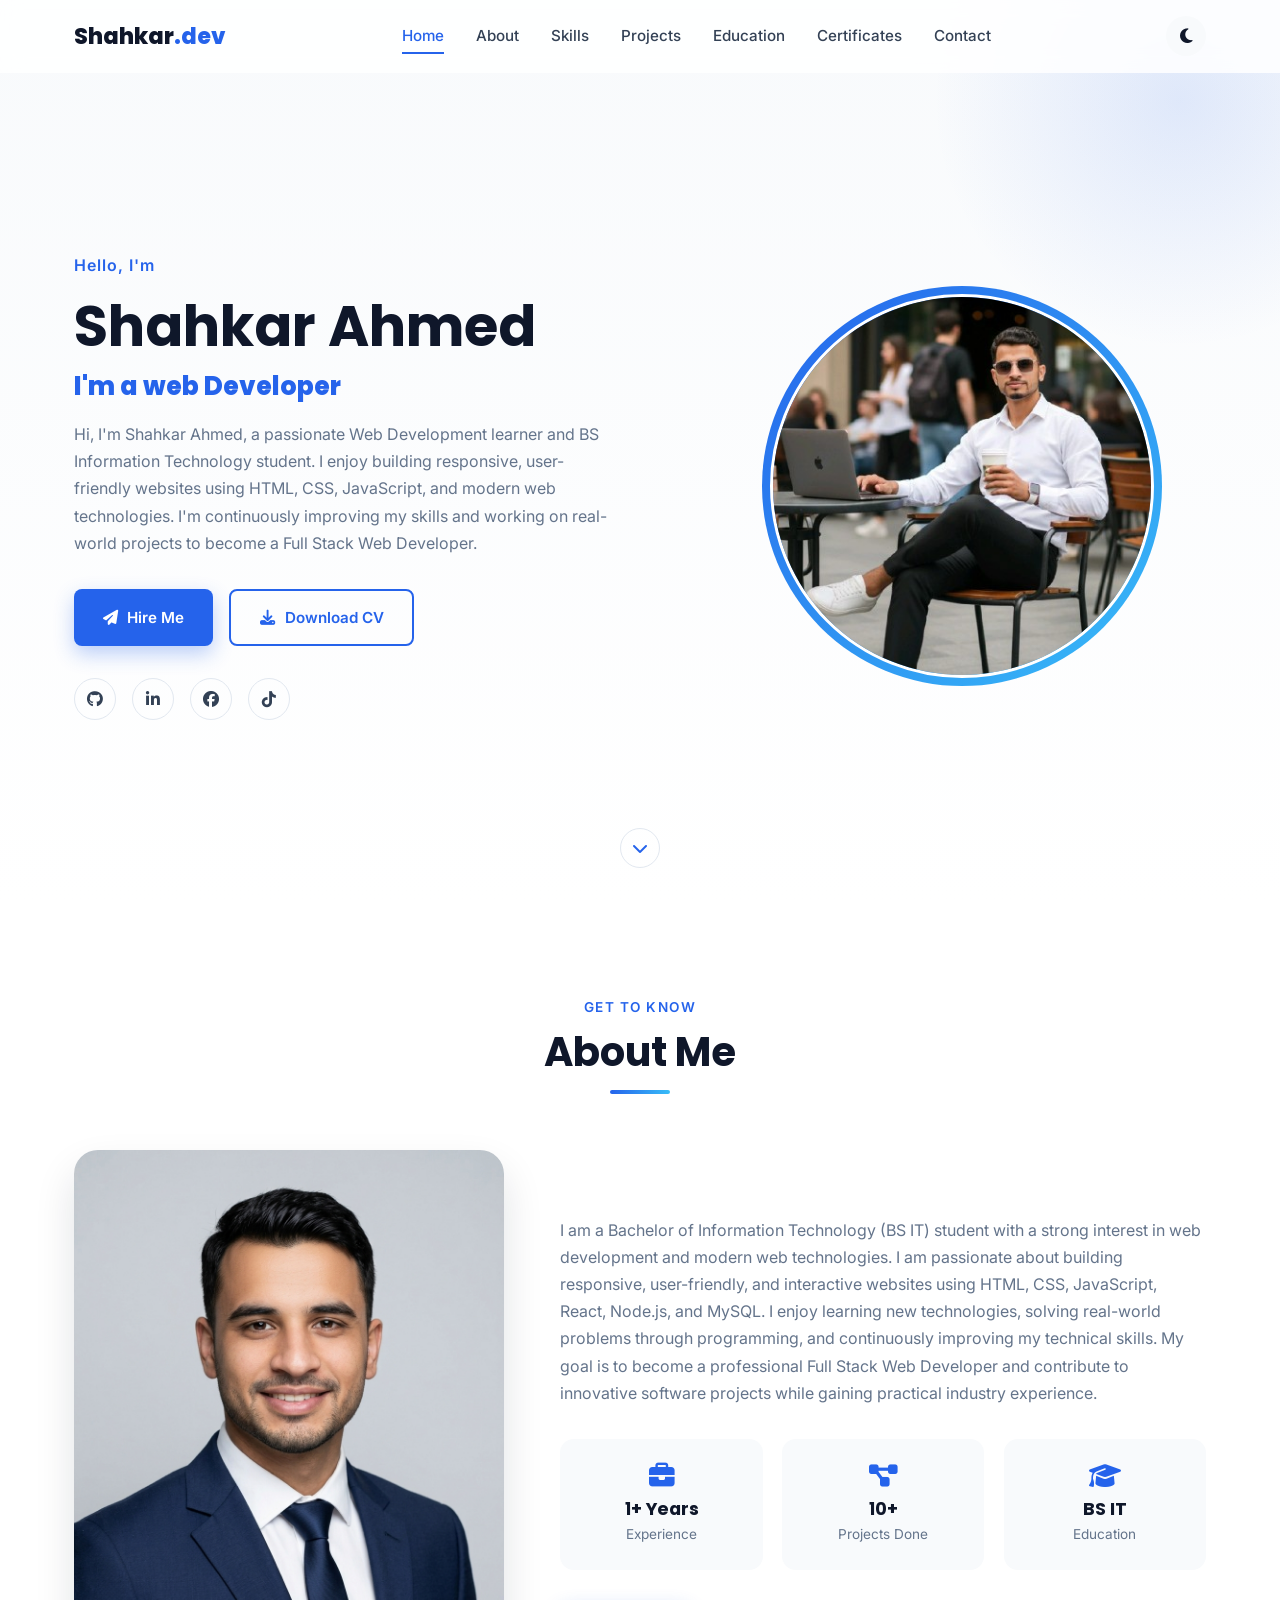
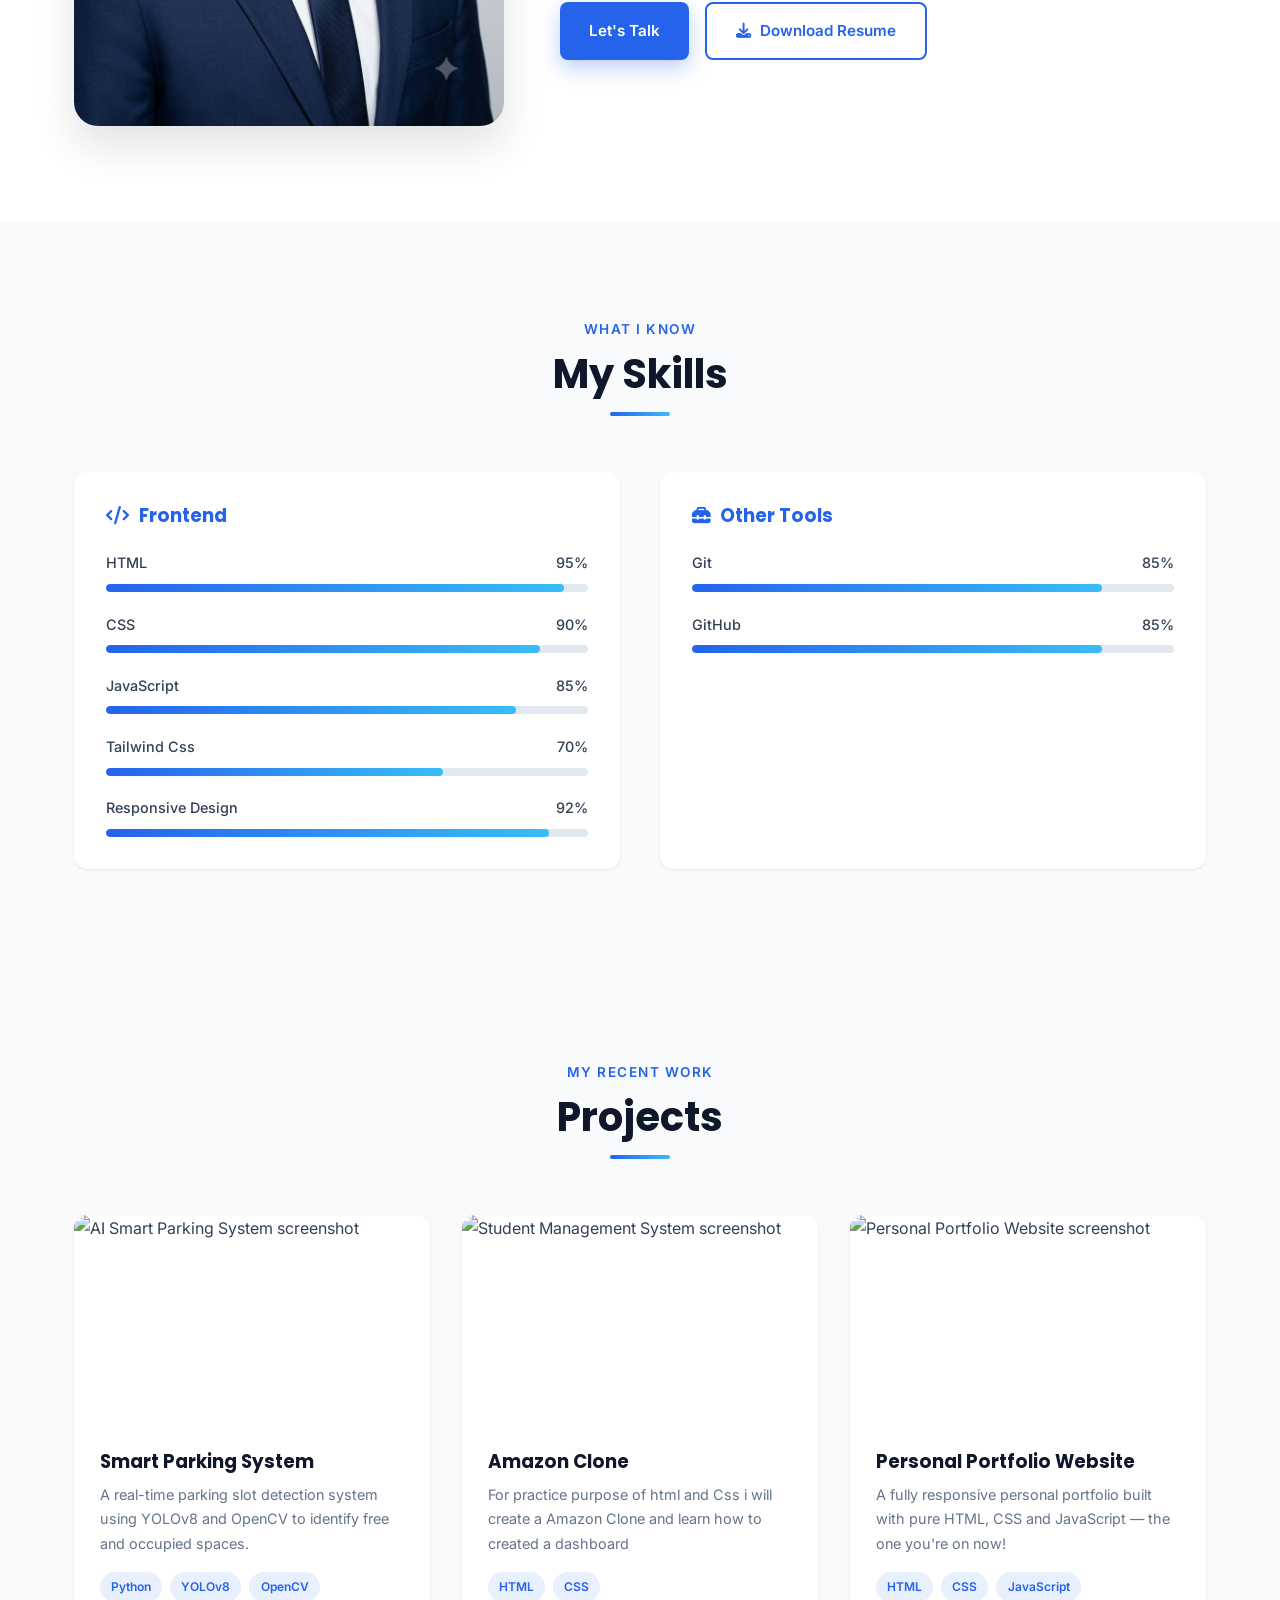
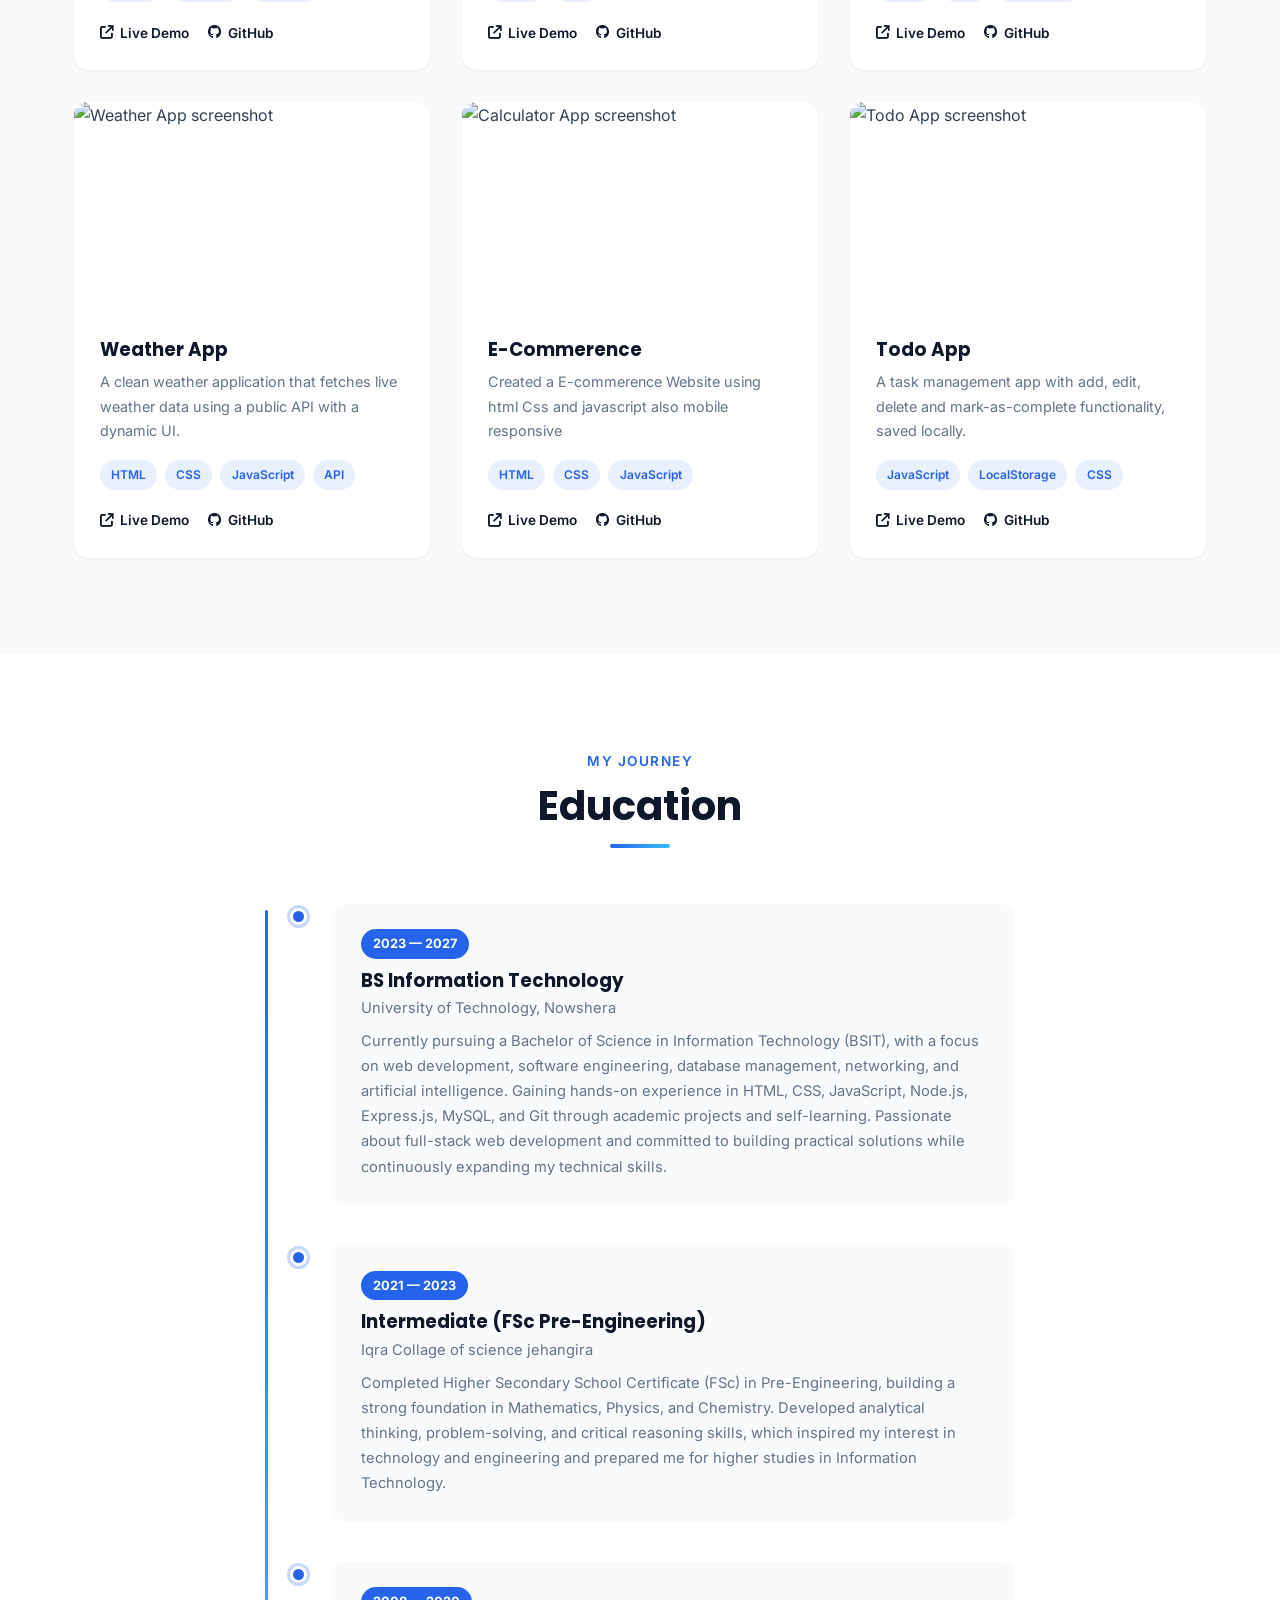
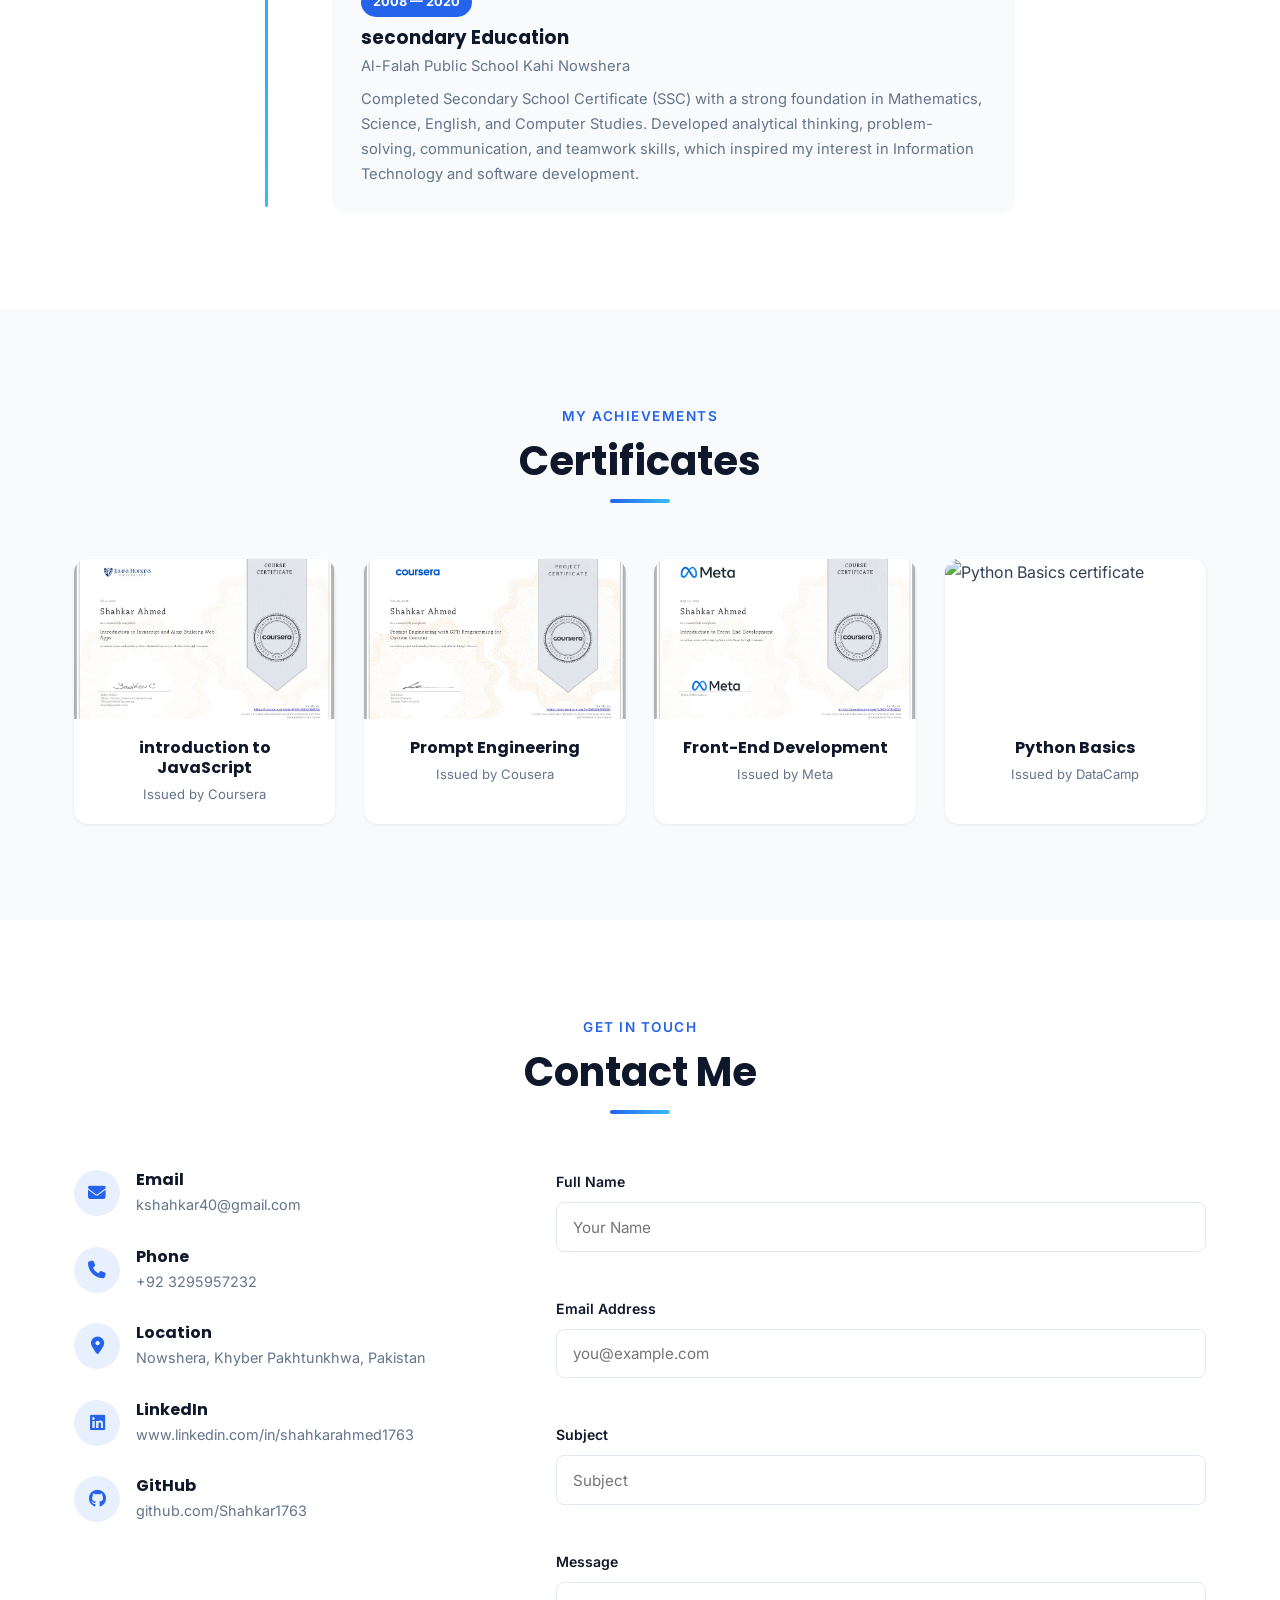
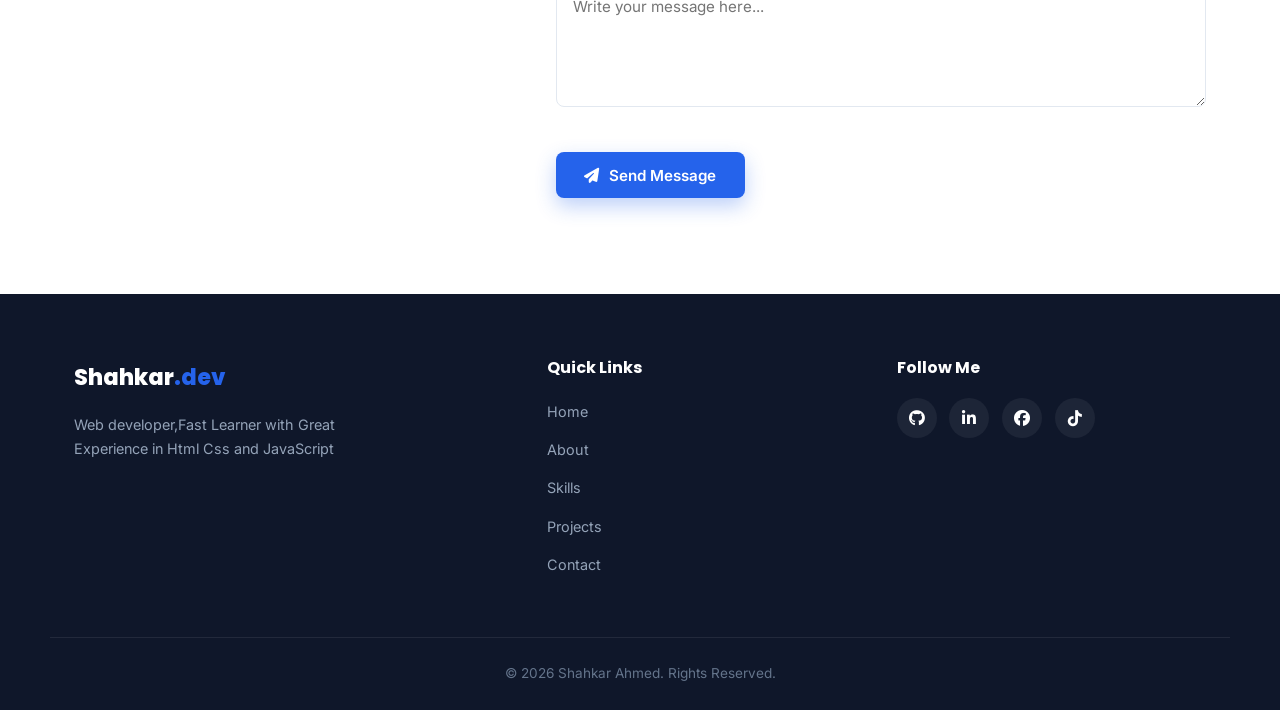
==== commit 16531ed1: "git push origin main" ====
--- a/index.html
+++ b/index.html
@@ -4,12 +4,12 @@
   <meta charset="UTF-8" />
   <meta name="viewport" content="width=device-width, initial-scale=1.0" />
   <title>Shahkar Ahmed | Web Developer</title>
-  <meta name="description" content="Personal portfolio of Muhammad Ali — Full Stack Web Developer and AI/Computer Vision Engineer. Explore projects, skills, services and get in touch." />
-  <meta name="keywords" content="portfolio, full stack developer, web developer, AI engineer, computer vision, javascript, python" />
-  <meta name="author" content="Muhammad Ali" />
+  <meta name="description" content="Personal portfolio of shahkar Ahmed —  Web Developer Explore projects, skills, services and get in touch." />
+  <meta name="keywords" content="portfolio,  web developer, javascript, python" />
+  <meta name="author" content="Shahkar Ahmed" />
 
   <!-- Open Graph / SEO -->
-  <meta property="og:title" content="Muhammad Ali | Full Stack Developer &amp; AI Engineer" />
+  <meta property="og:title" content="Shahkar Ahmed | Web Developer" />
   <meta property="og:description" content="Explore my projects, skills and services in web development and artificial intelligence." />
   <meta property="og:type" content="website" />
 
@@ -185,6 +185,11 @@
             <div class="skill-bar">
               <div class="skill-bar__info"><span>JavaScript</span><span>85%</span></div>
               <div class="skill-bar__track"><div class="skill-bar__fill" data-width="85"></div></div>
+            </div>
+             
+          <div class="skill-bar">
+              <div class="skill-bar__info"><span>Tailwind Css</span><span>70%</span></div>
+              <div class="skill-bar__track"><div class="skill-bar__fill" data-width="70"></div></div>
             </div>
             <div class="skill-bar">
               <div class="skill-bar__info"><span>Responsive Design</span><span>92%</span></div>
@@ -514,11 +519,11 @@
 
            <div class="certificate-card fade-in">
             <div class="certificate-card__image">
-              <img src="https://placehold.co/350x230/38BDF8/0F172A?text=Certificate" alt="Git and GitHub certificate" loading="lazy" />
+              <img src="Front-End_Development_page-0001.jpg" alt="Frontend Development Certificate" loading="lazy" />
             </div>
             <div class="certificate-card__content">
-              <h3>Git &amp; GitHub</h3>
-              <p>Issued by Udemy</p>
+              <h3>Front-End Development</h3>
+              <p>Issued by Meta</p>
             </div>
           </div>
 
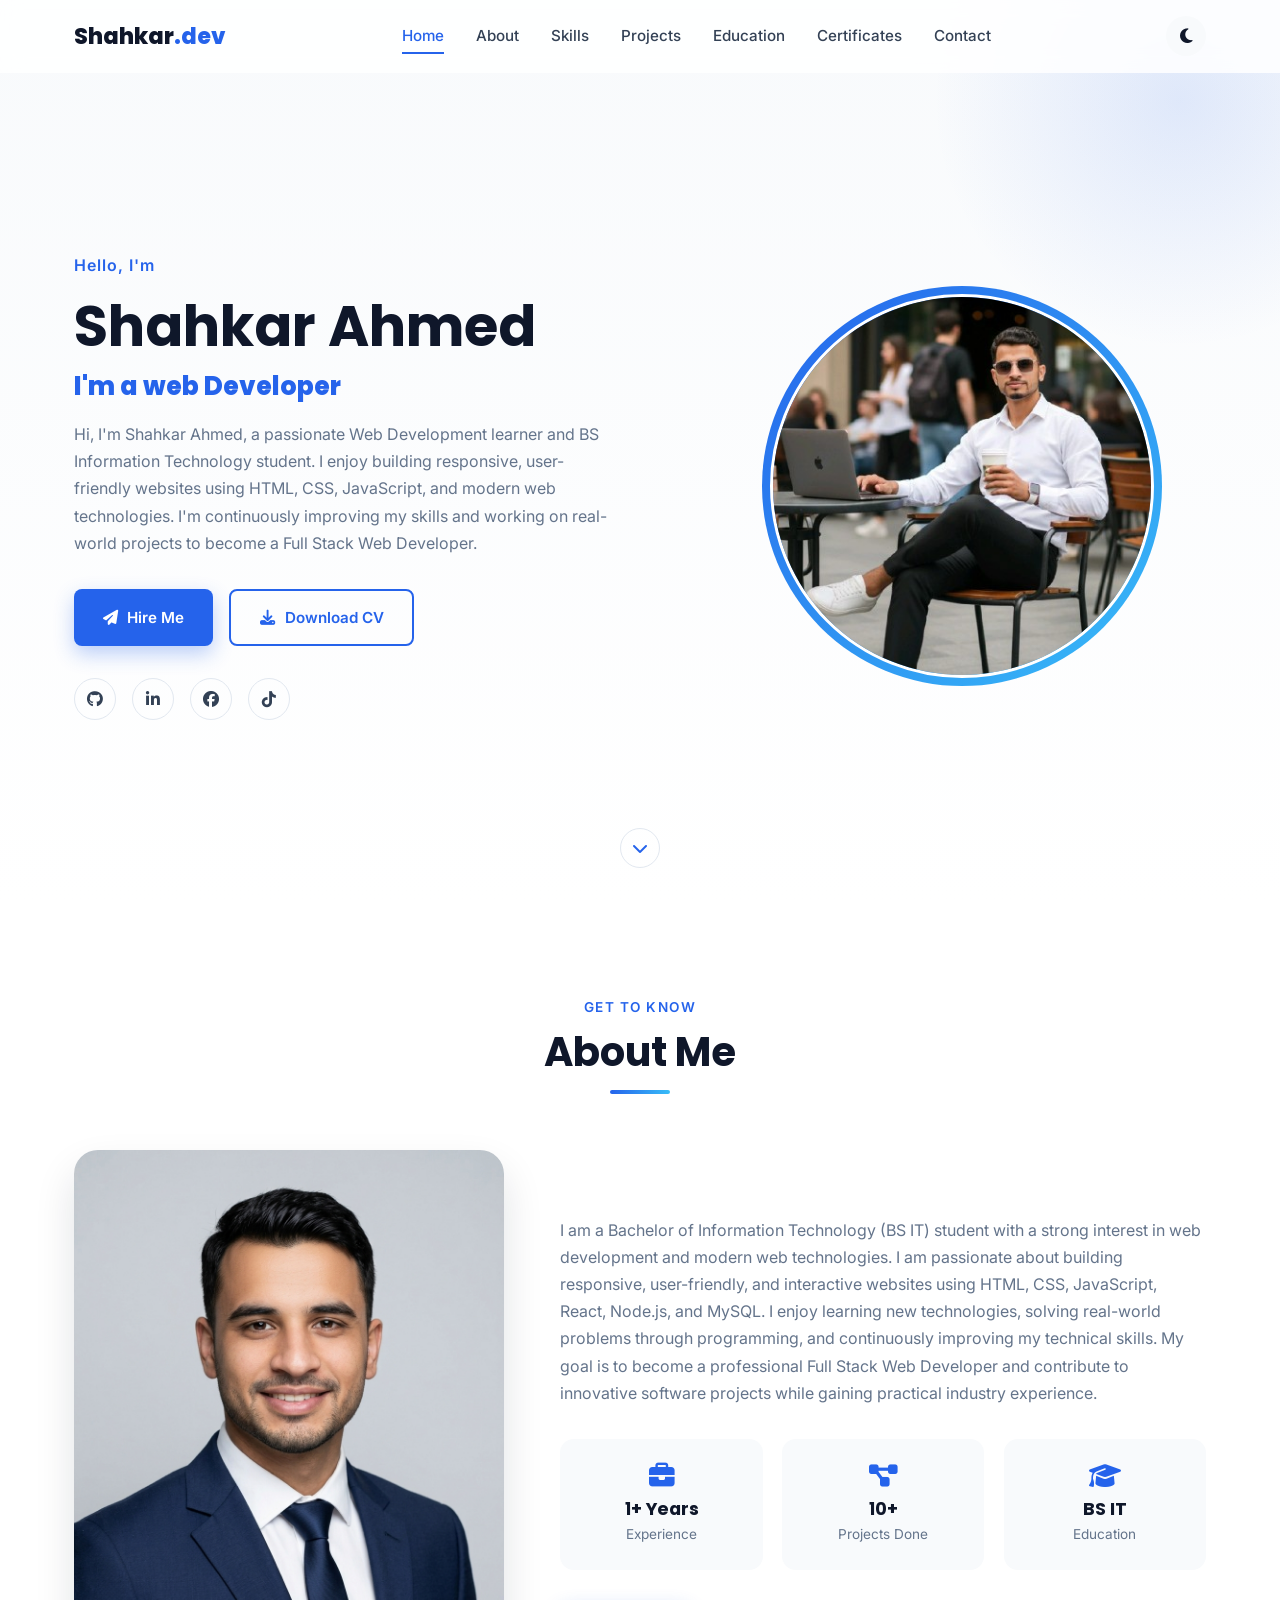
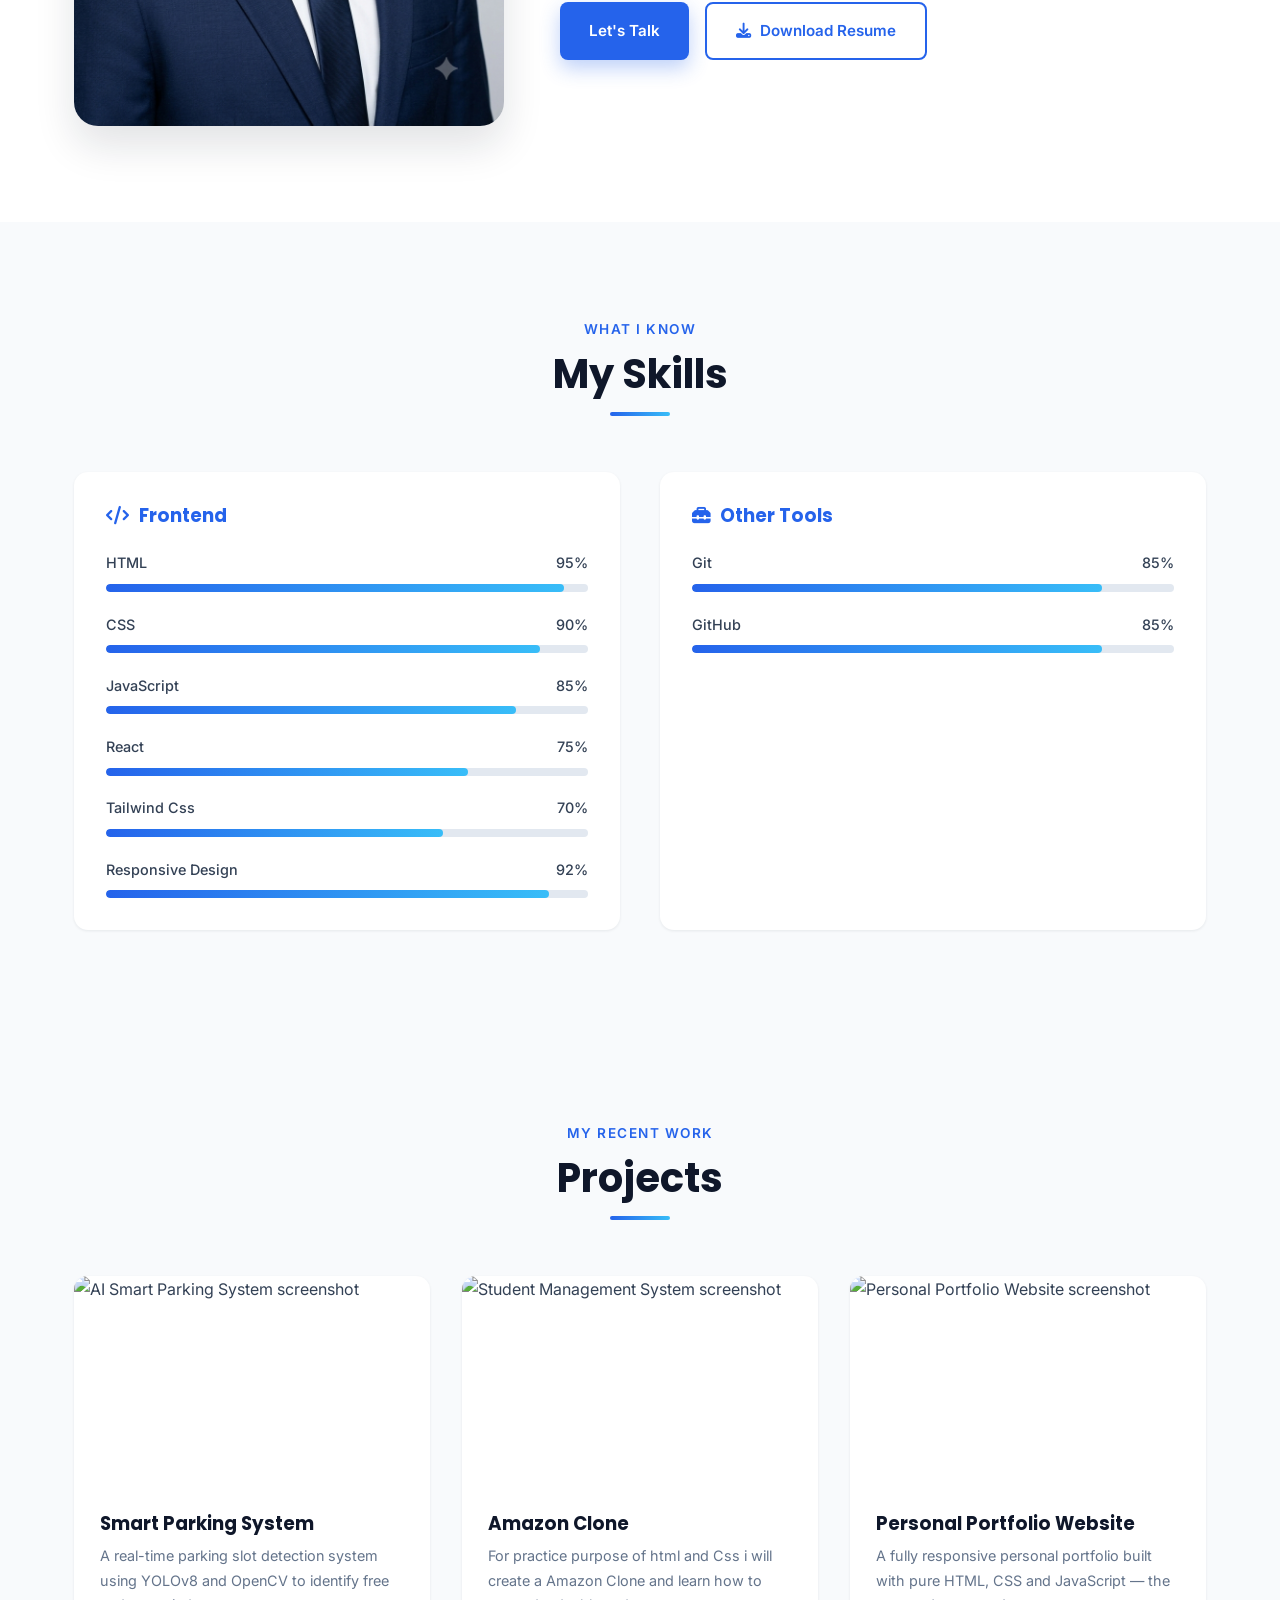
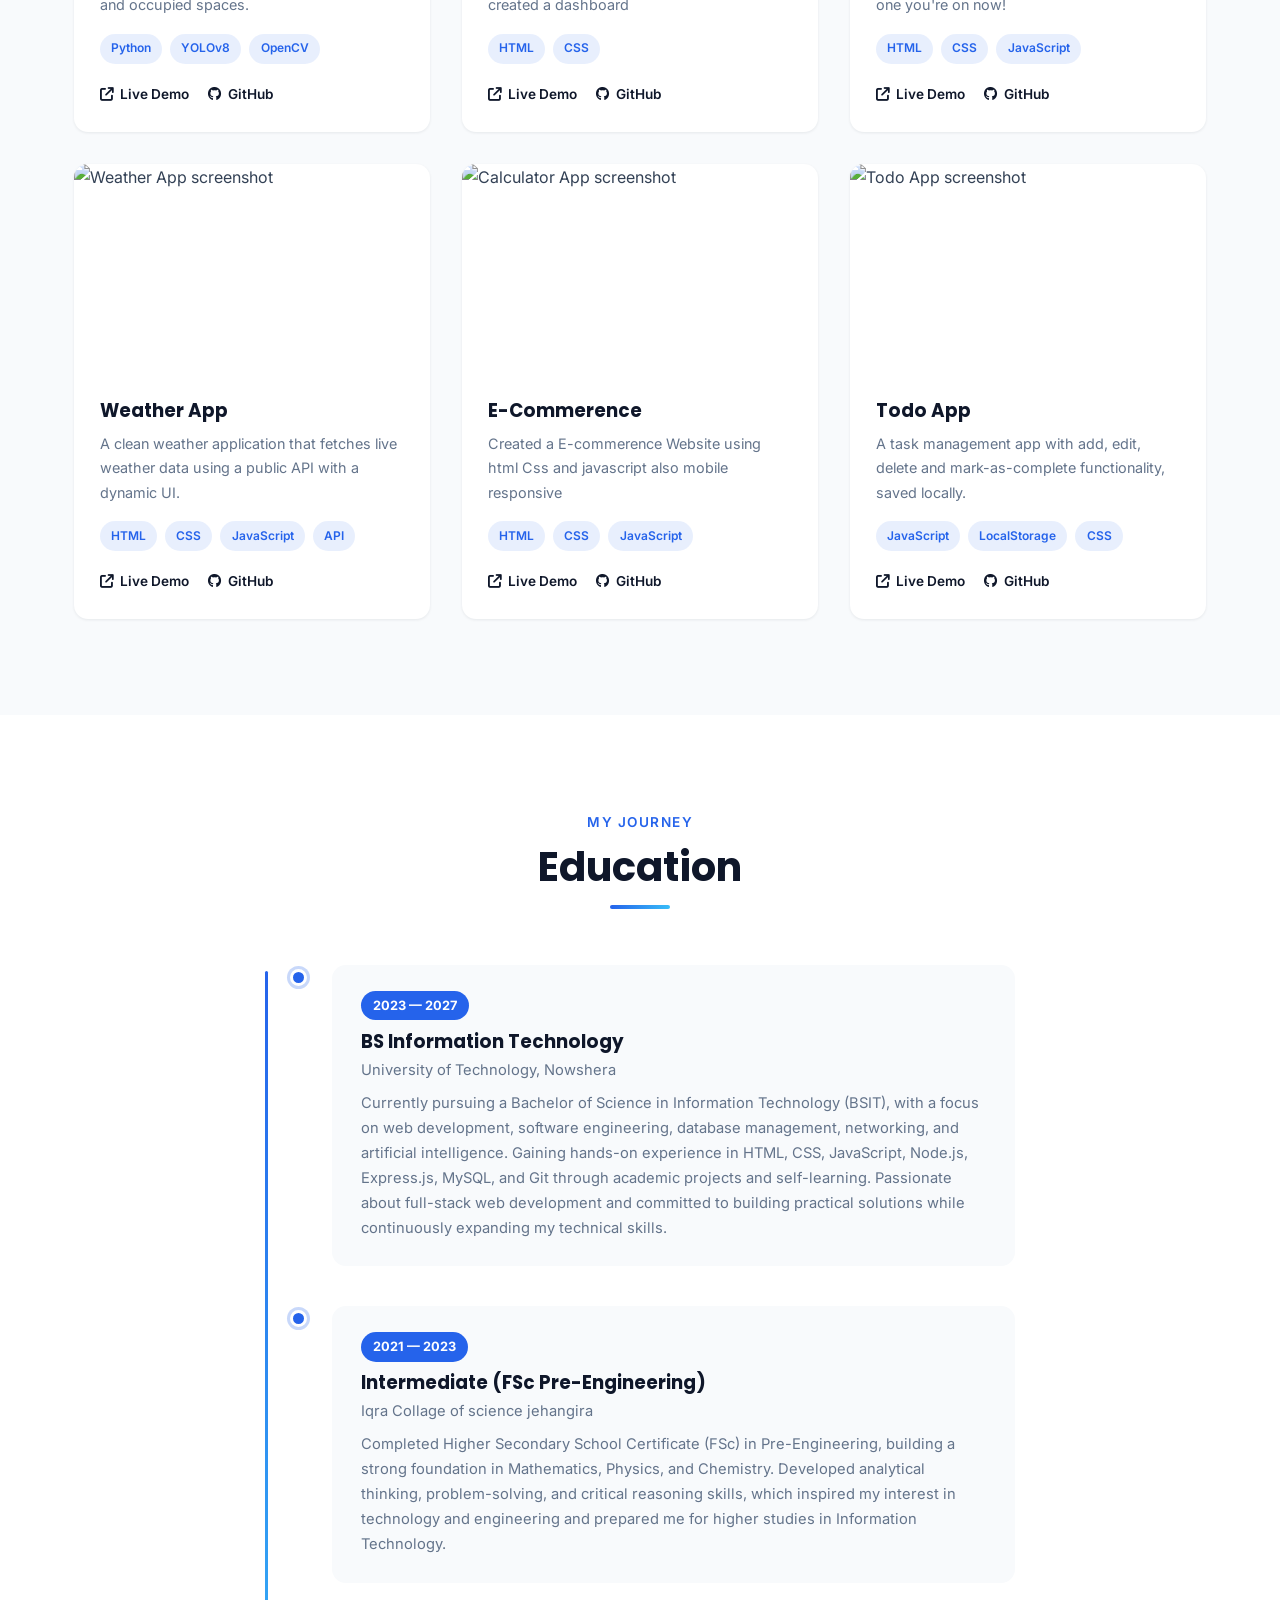
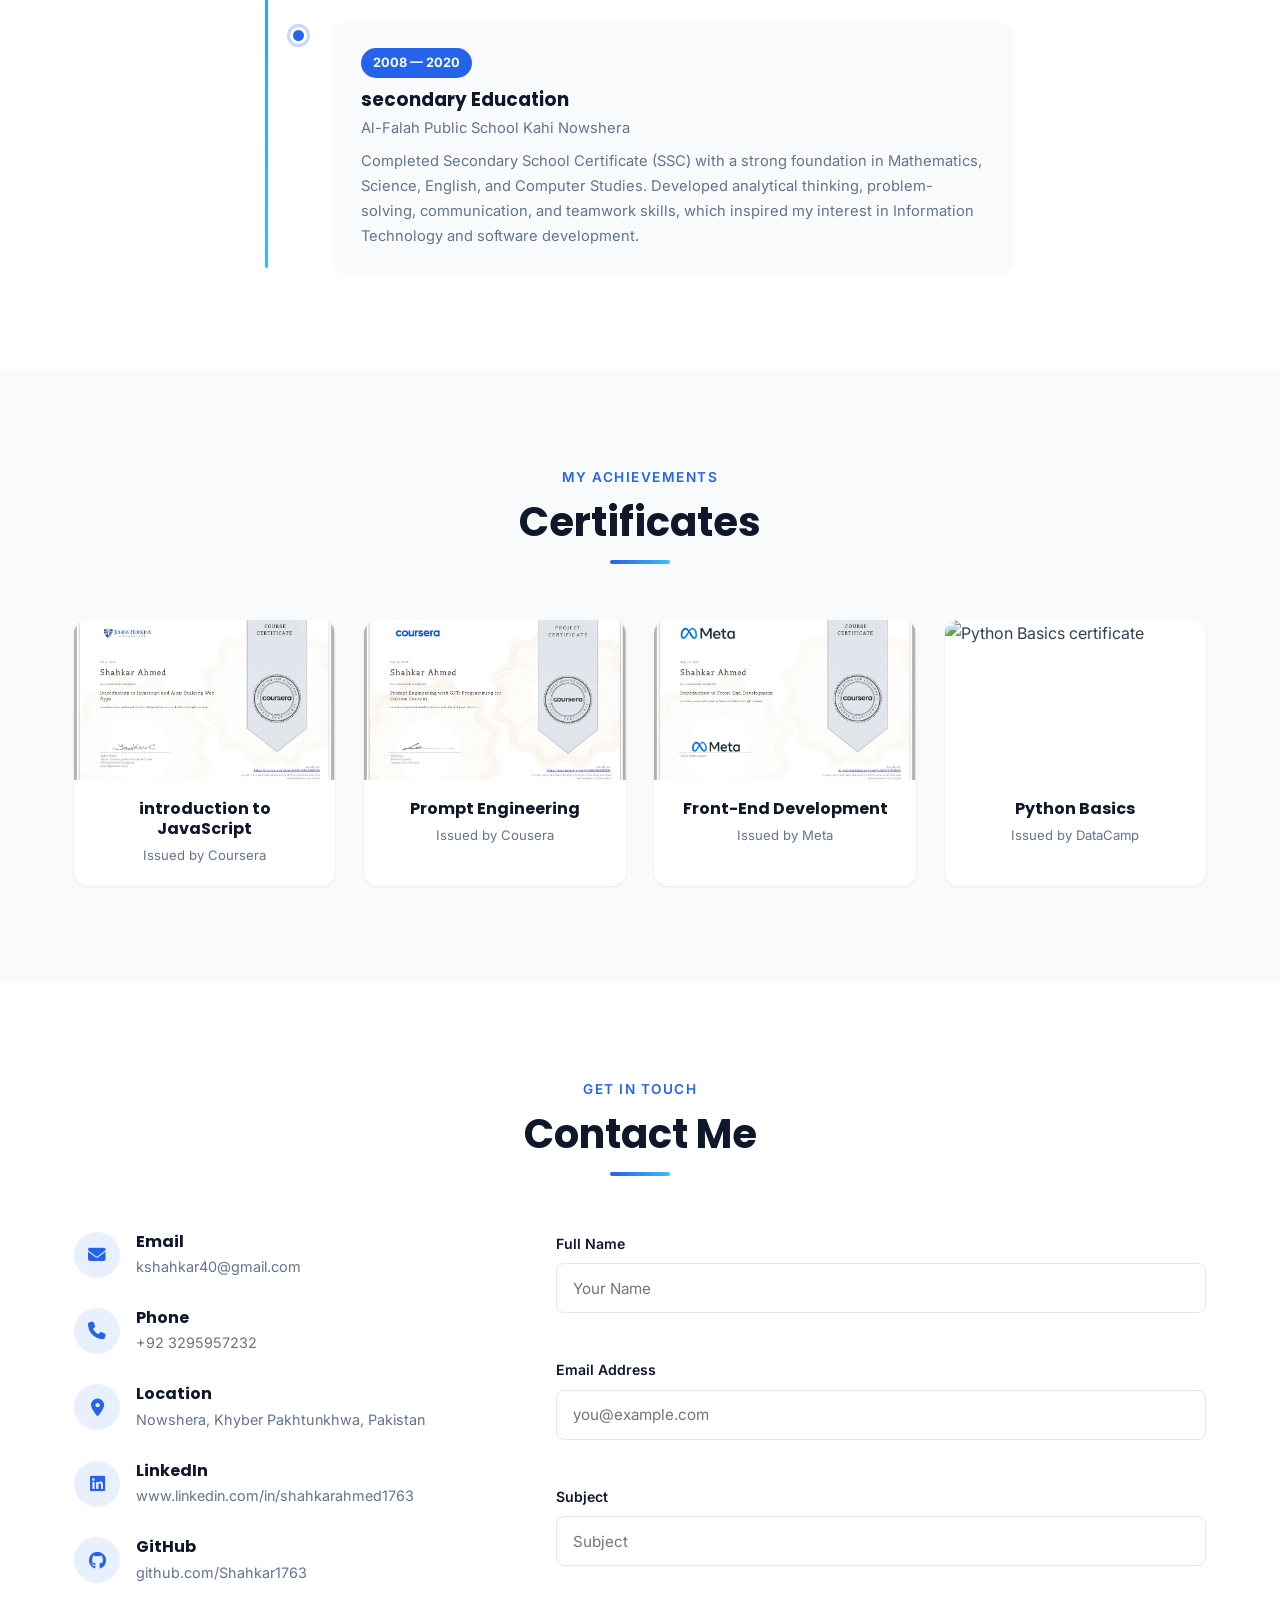
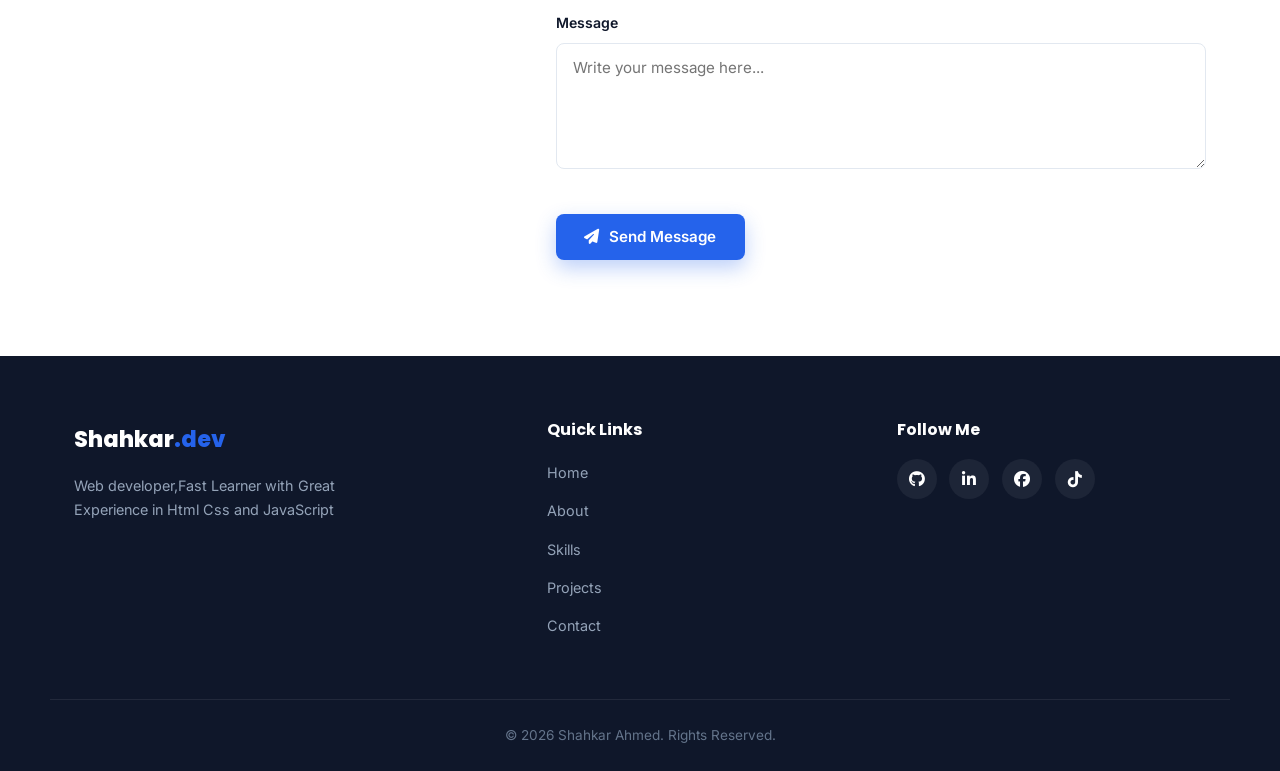
==== commit eb3bab39: "Update project" ====
--- a/index.html
+++ b/index.html
@@ -185,6 +185,11 @@
             <div class="skill-bar">
               <div class="skill-bar__info"><span>JavaScript</span><span>85%</span></div>
               <div class="skill-bar__track"><div class="skill-bar__fill" data-width="85"></div></div>
+            </div>
+
+             <div class="skill-bar">
+              <div class="skill-bar__info"><span>React</span><span>75%</span></div>
+              <div class="skill-bar__track"><div class="skill-bar__fill" data-width="75"></div></div>
             </div>
              
           <div class="skill-bar">
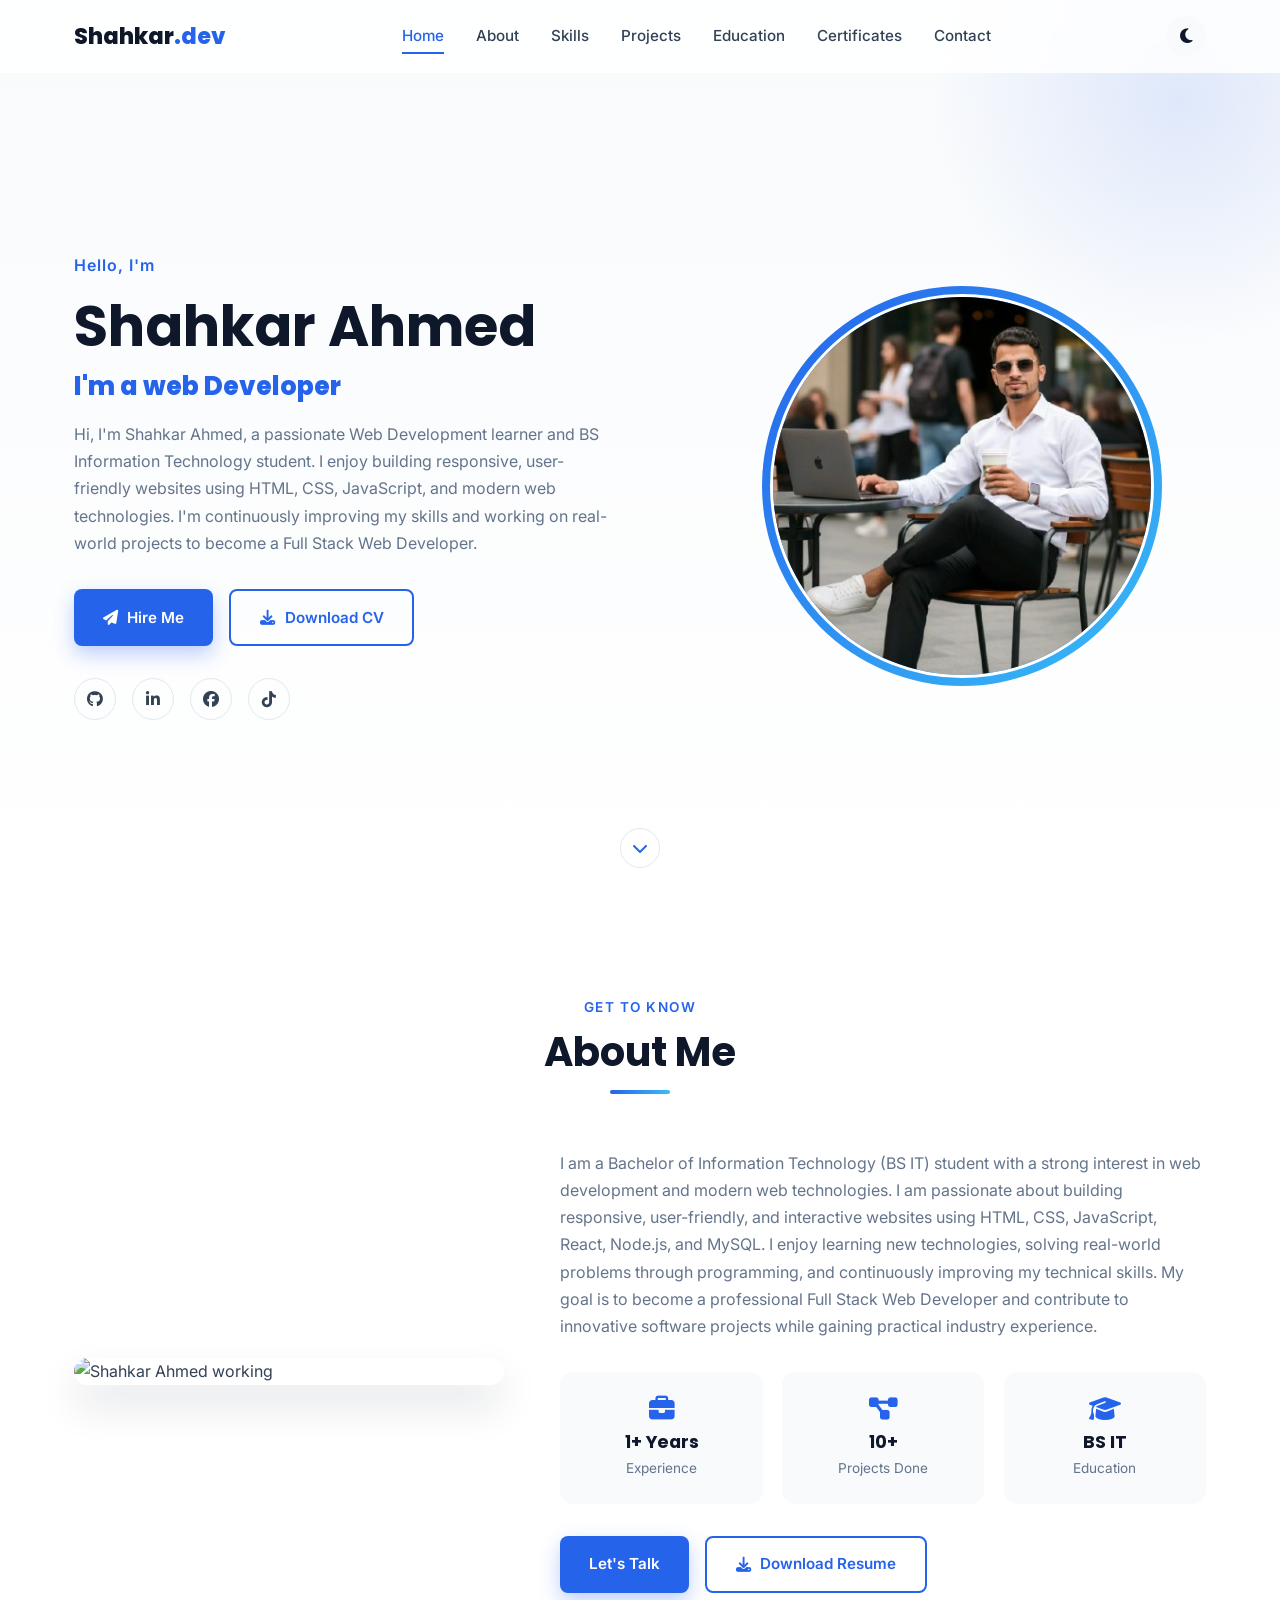
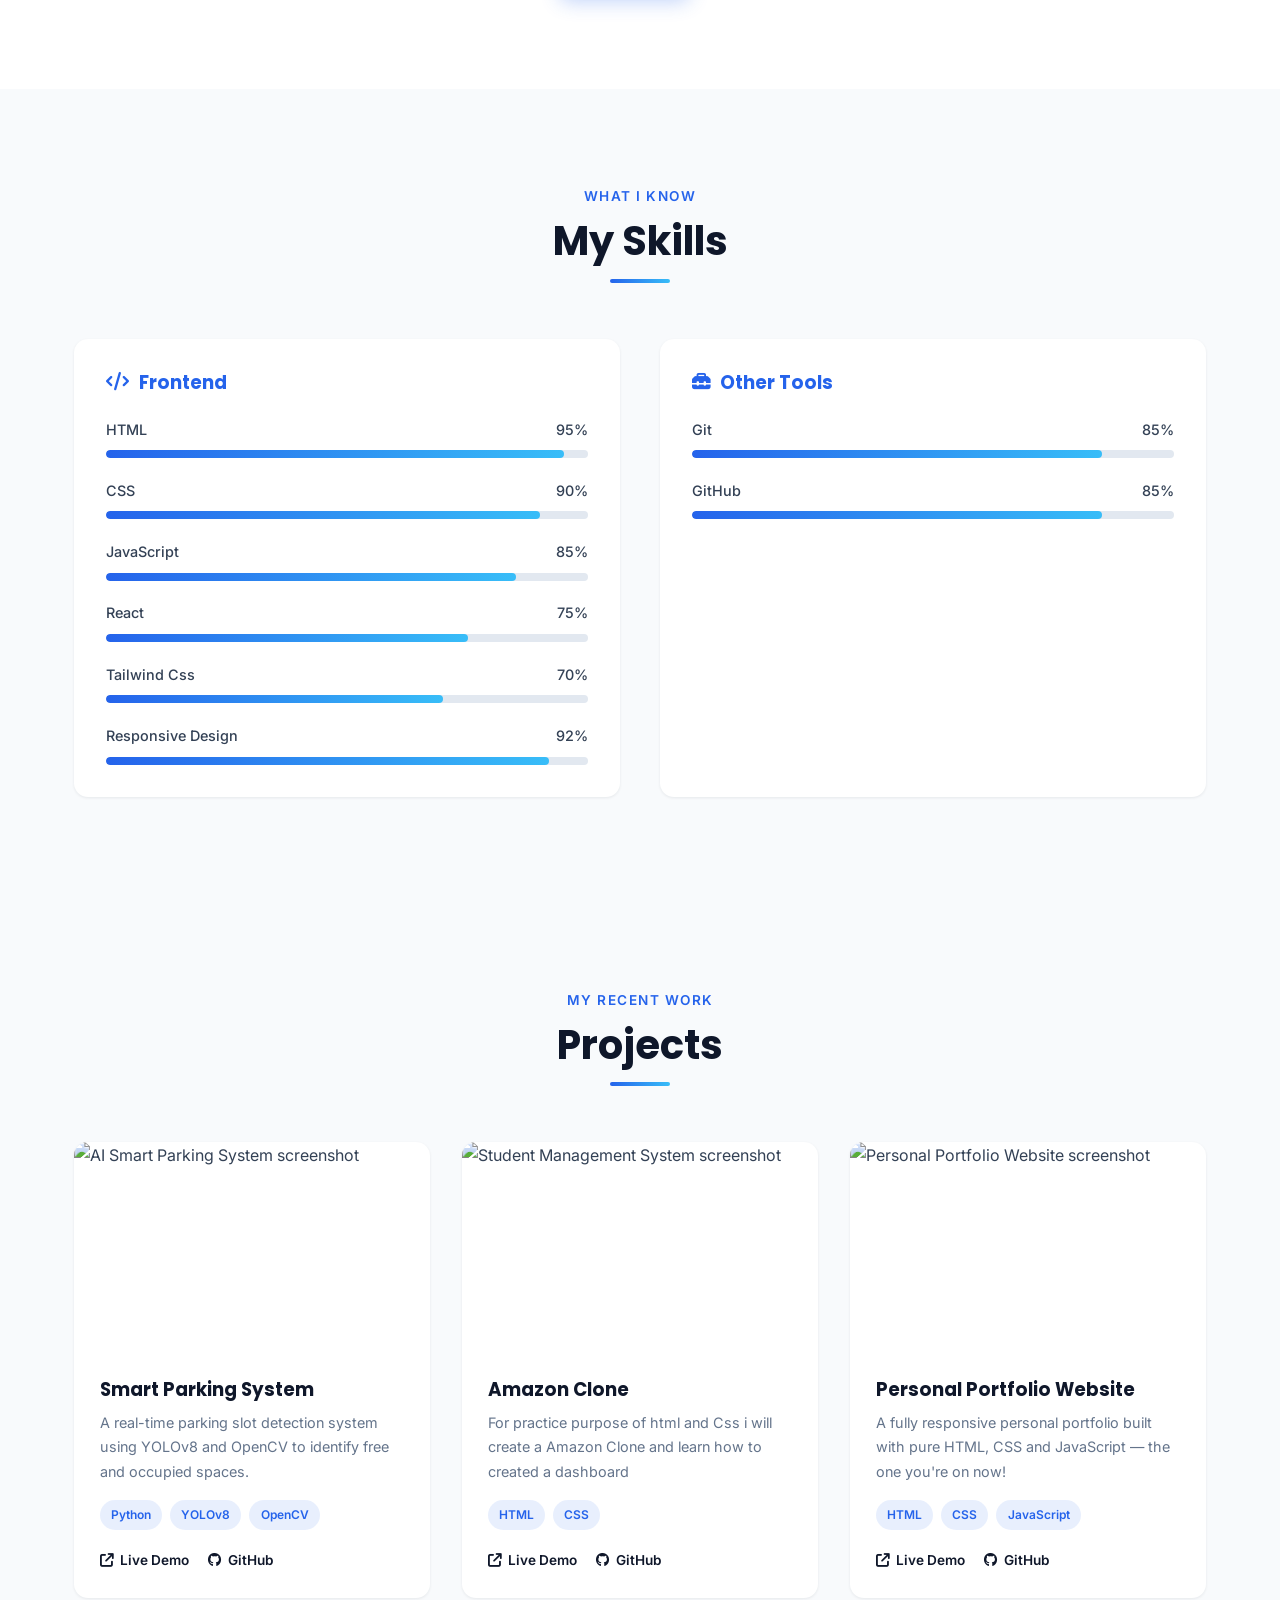
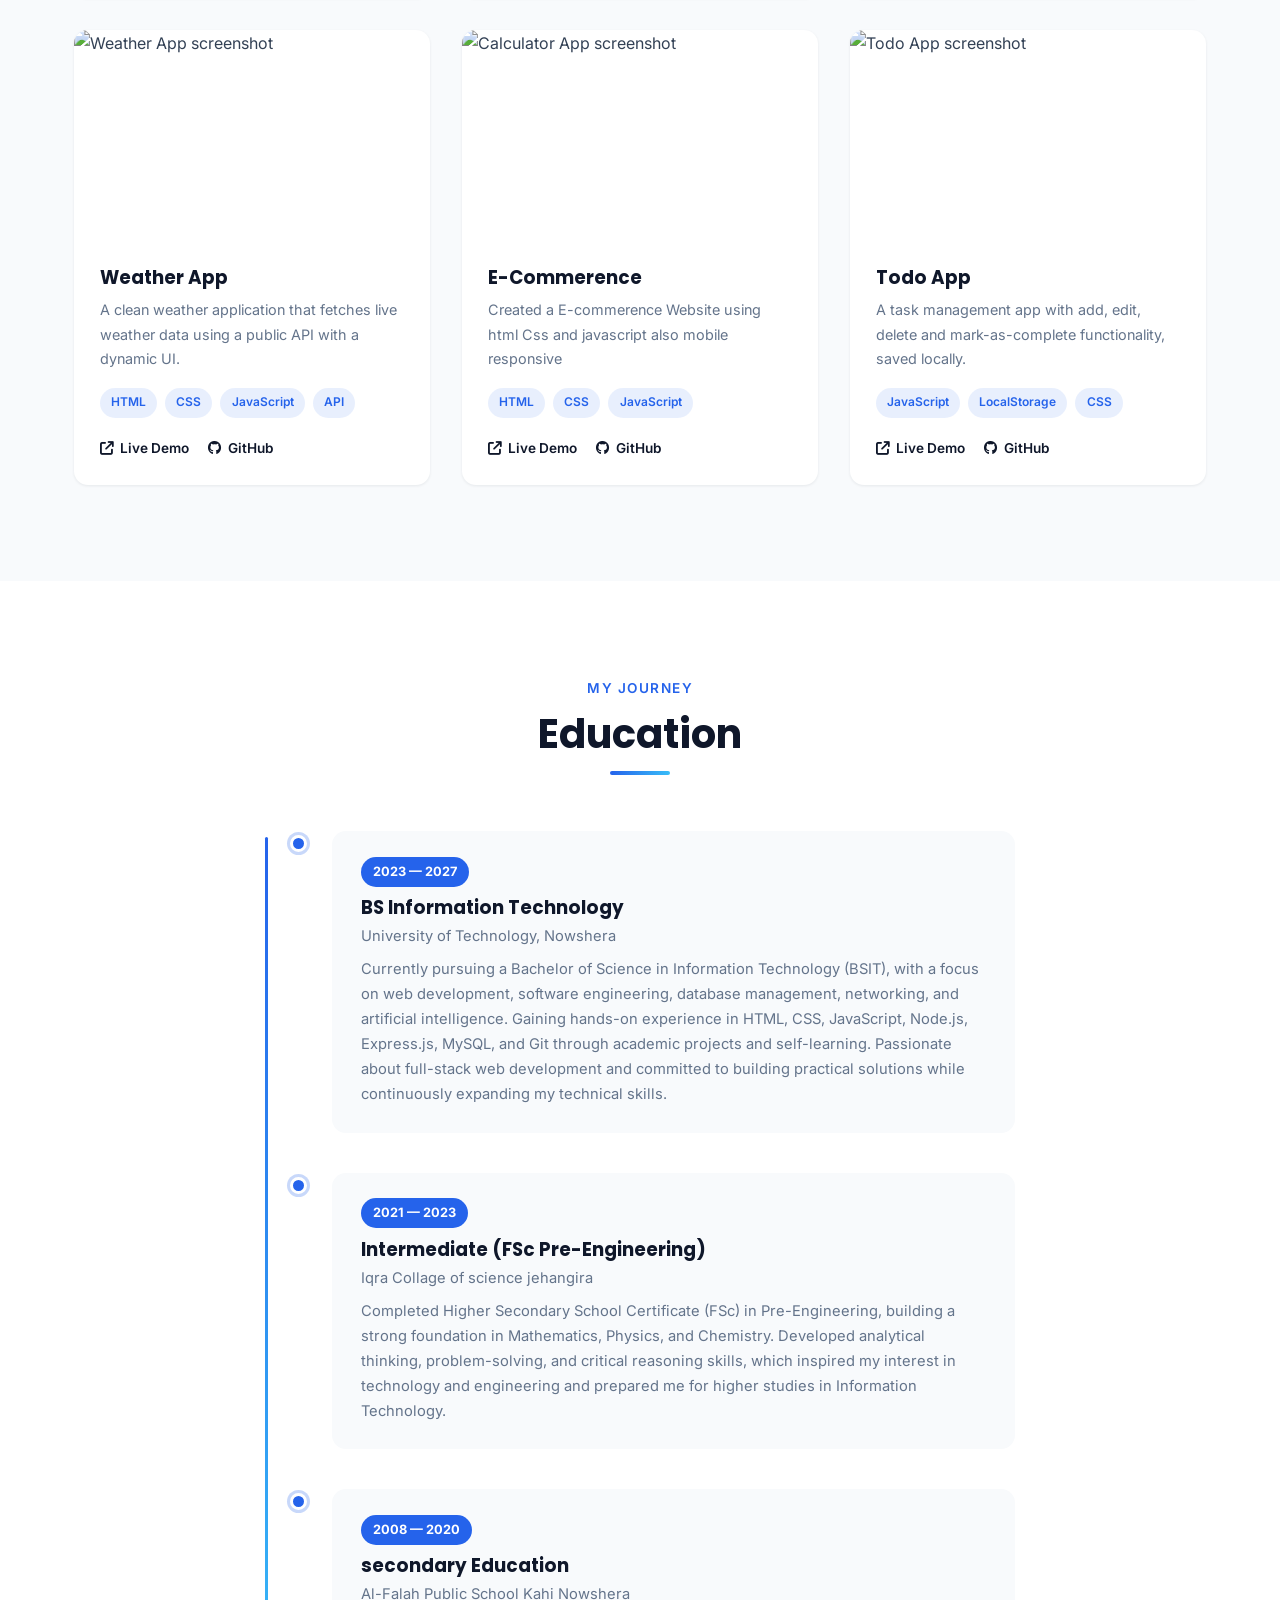
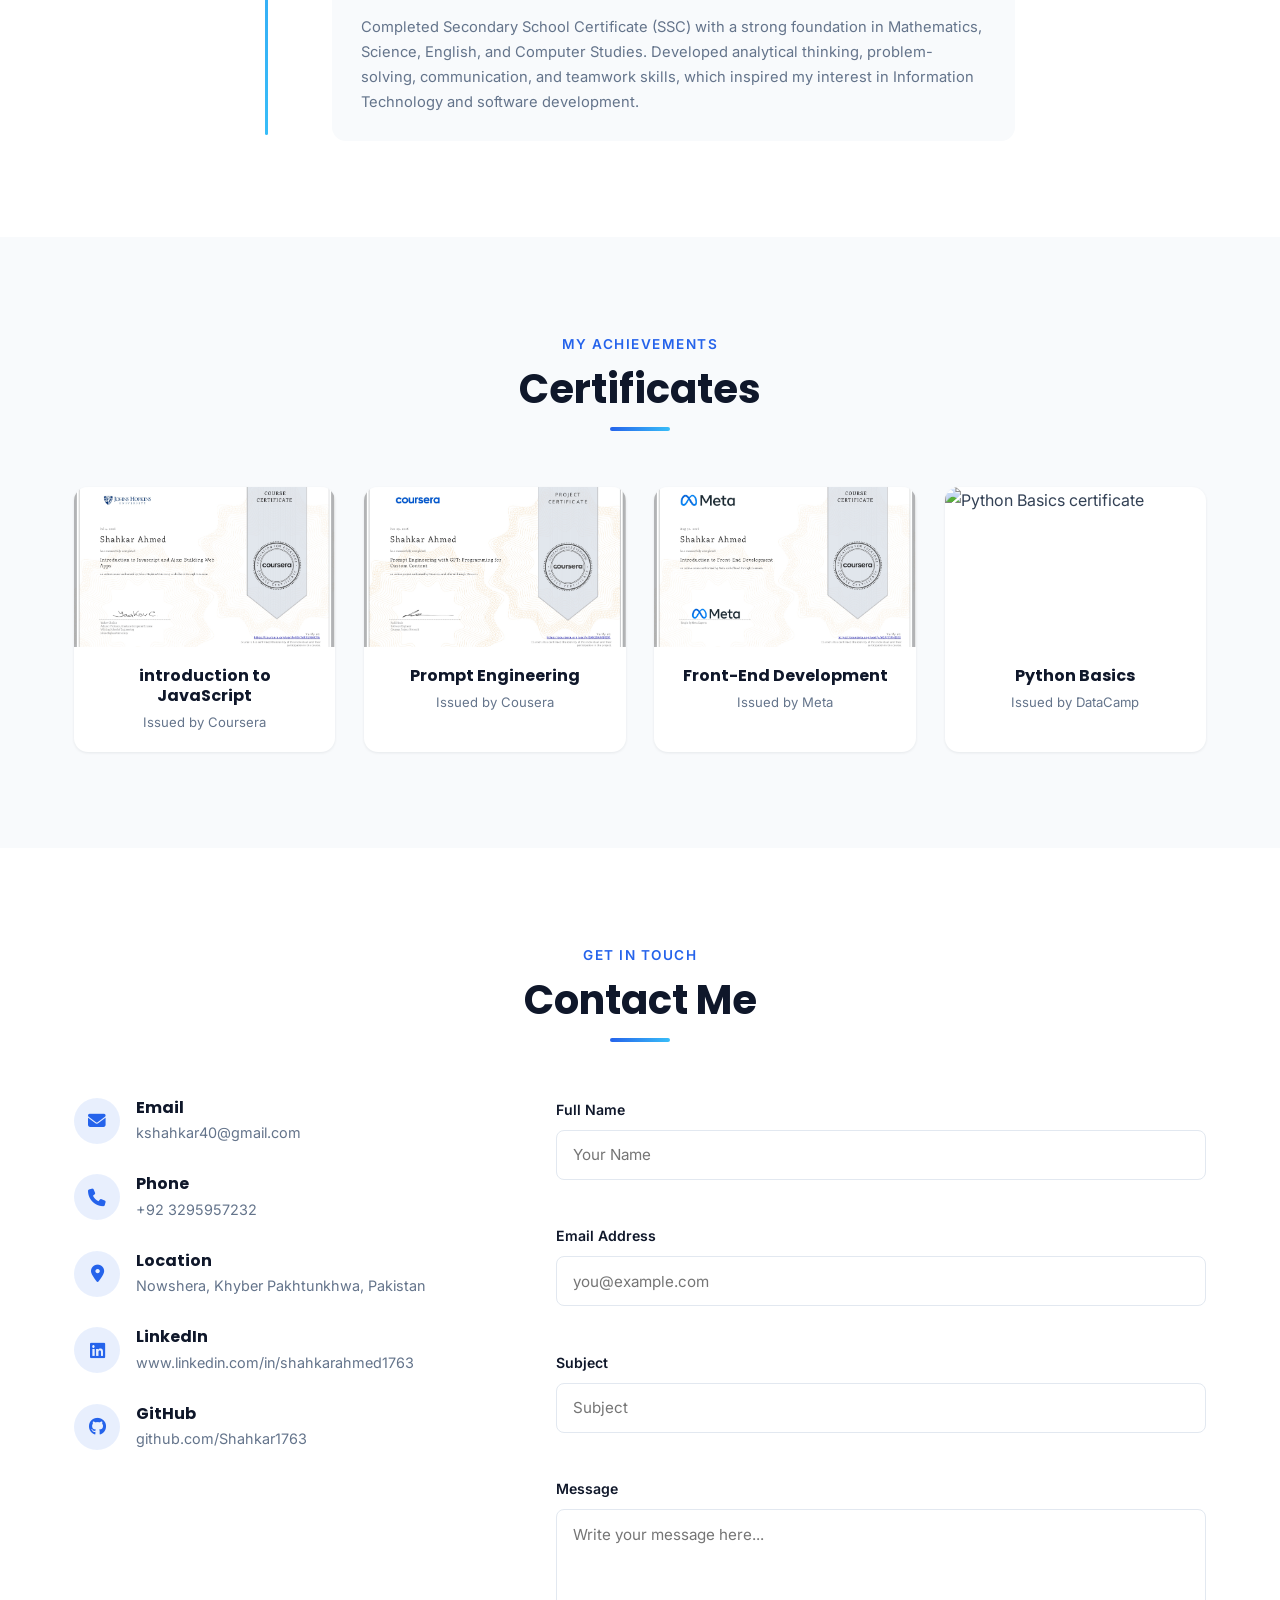
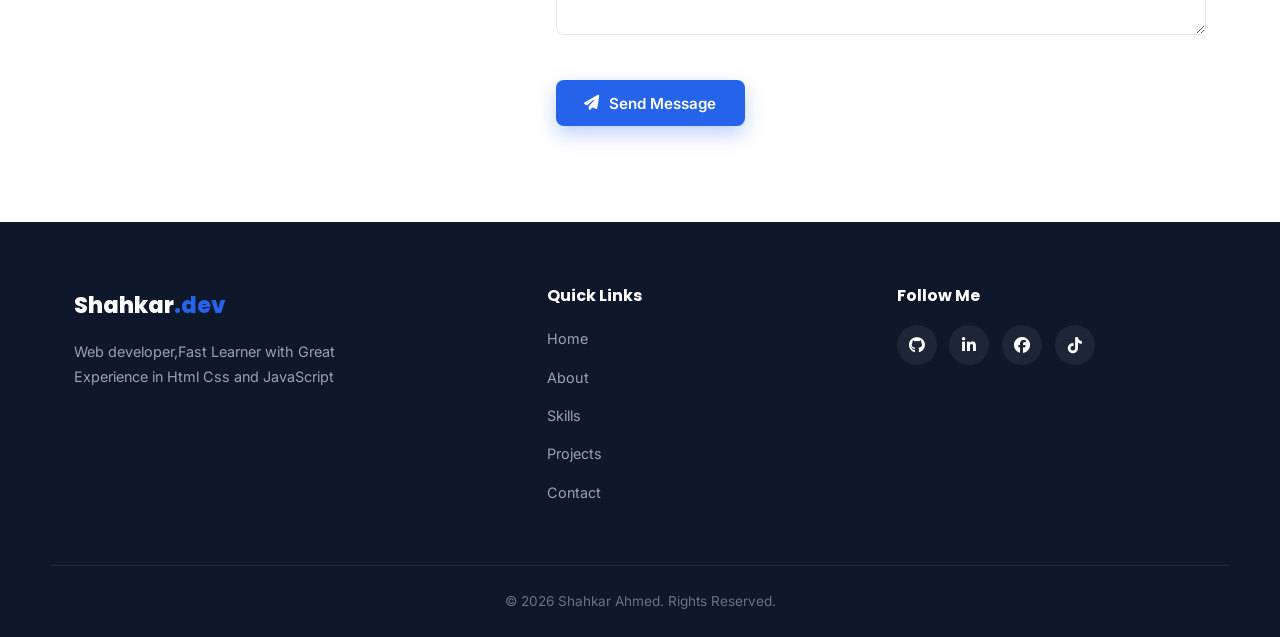
==== commit 873df523: "update photo" ====
--- a/index.html
+++ b/index.html
@@ -116,7 +116,7 @@
 
         <div class="about__container">
           <div class="about__image fade-in">
-            <img src="Gemini_Generated_Image_ewye19ewye19ewye (1).png" alt="Shahkar Ahmed working" loading="lazy" />
+            <img src="WhatsApp Image 2026-09-18 at 10.01.21 AM.jpeg" alt="Shahkar Ahmed working" loading="lazy" />
           </div>
 
           <div class="about__content fade-in">
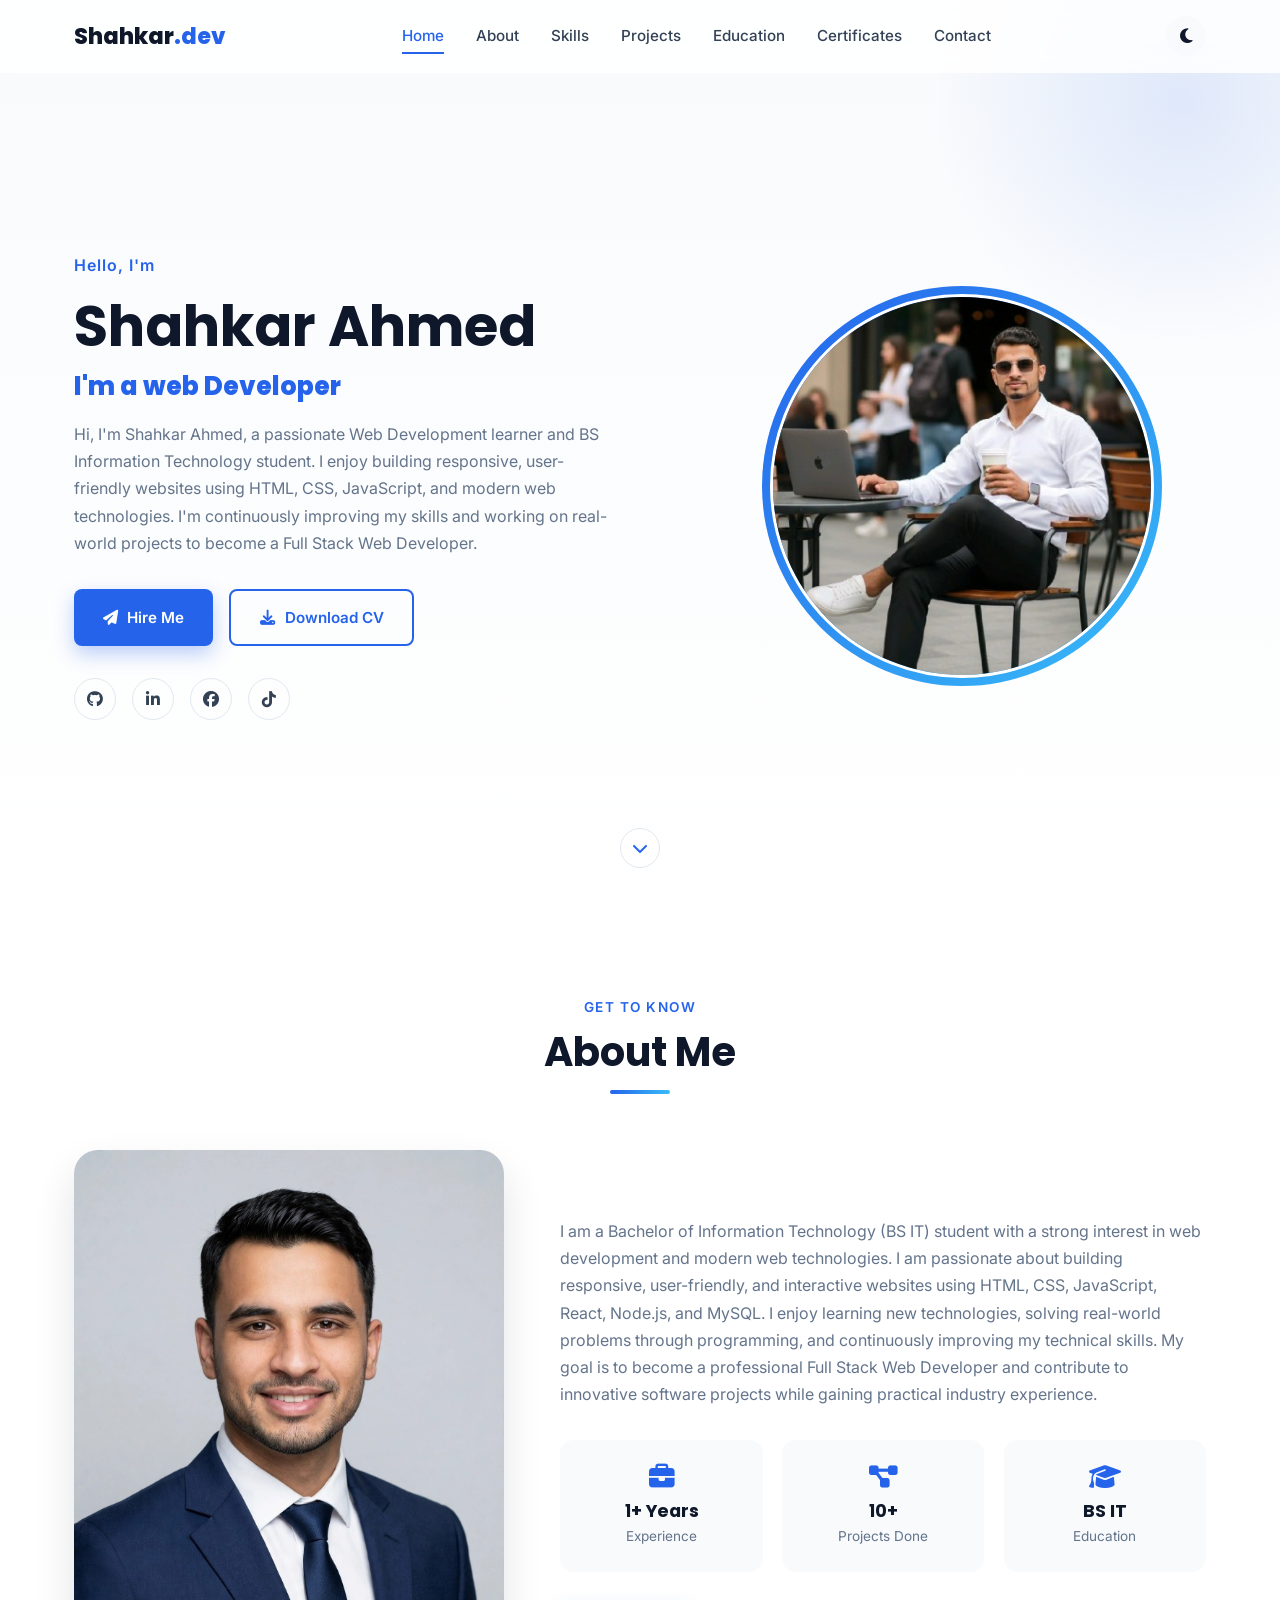
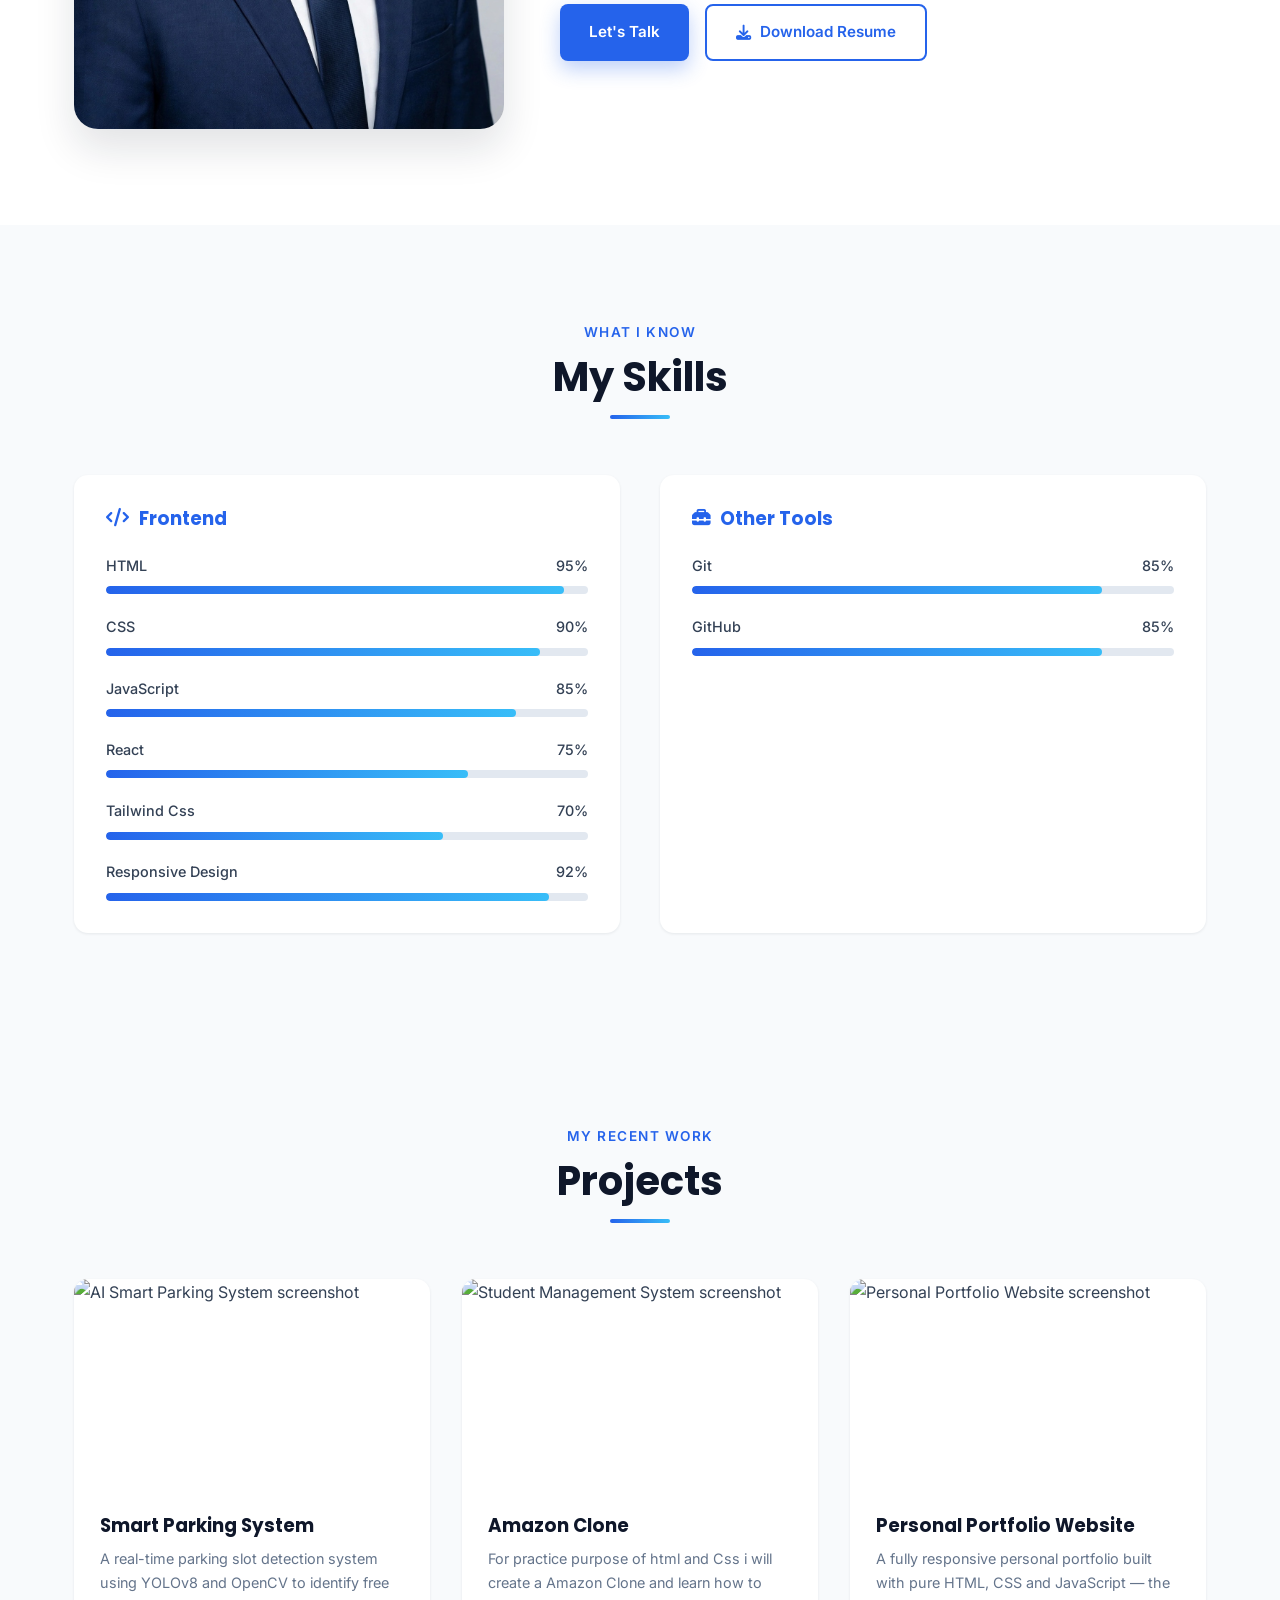
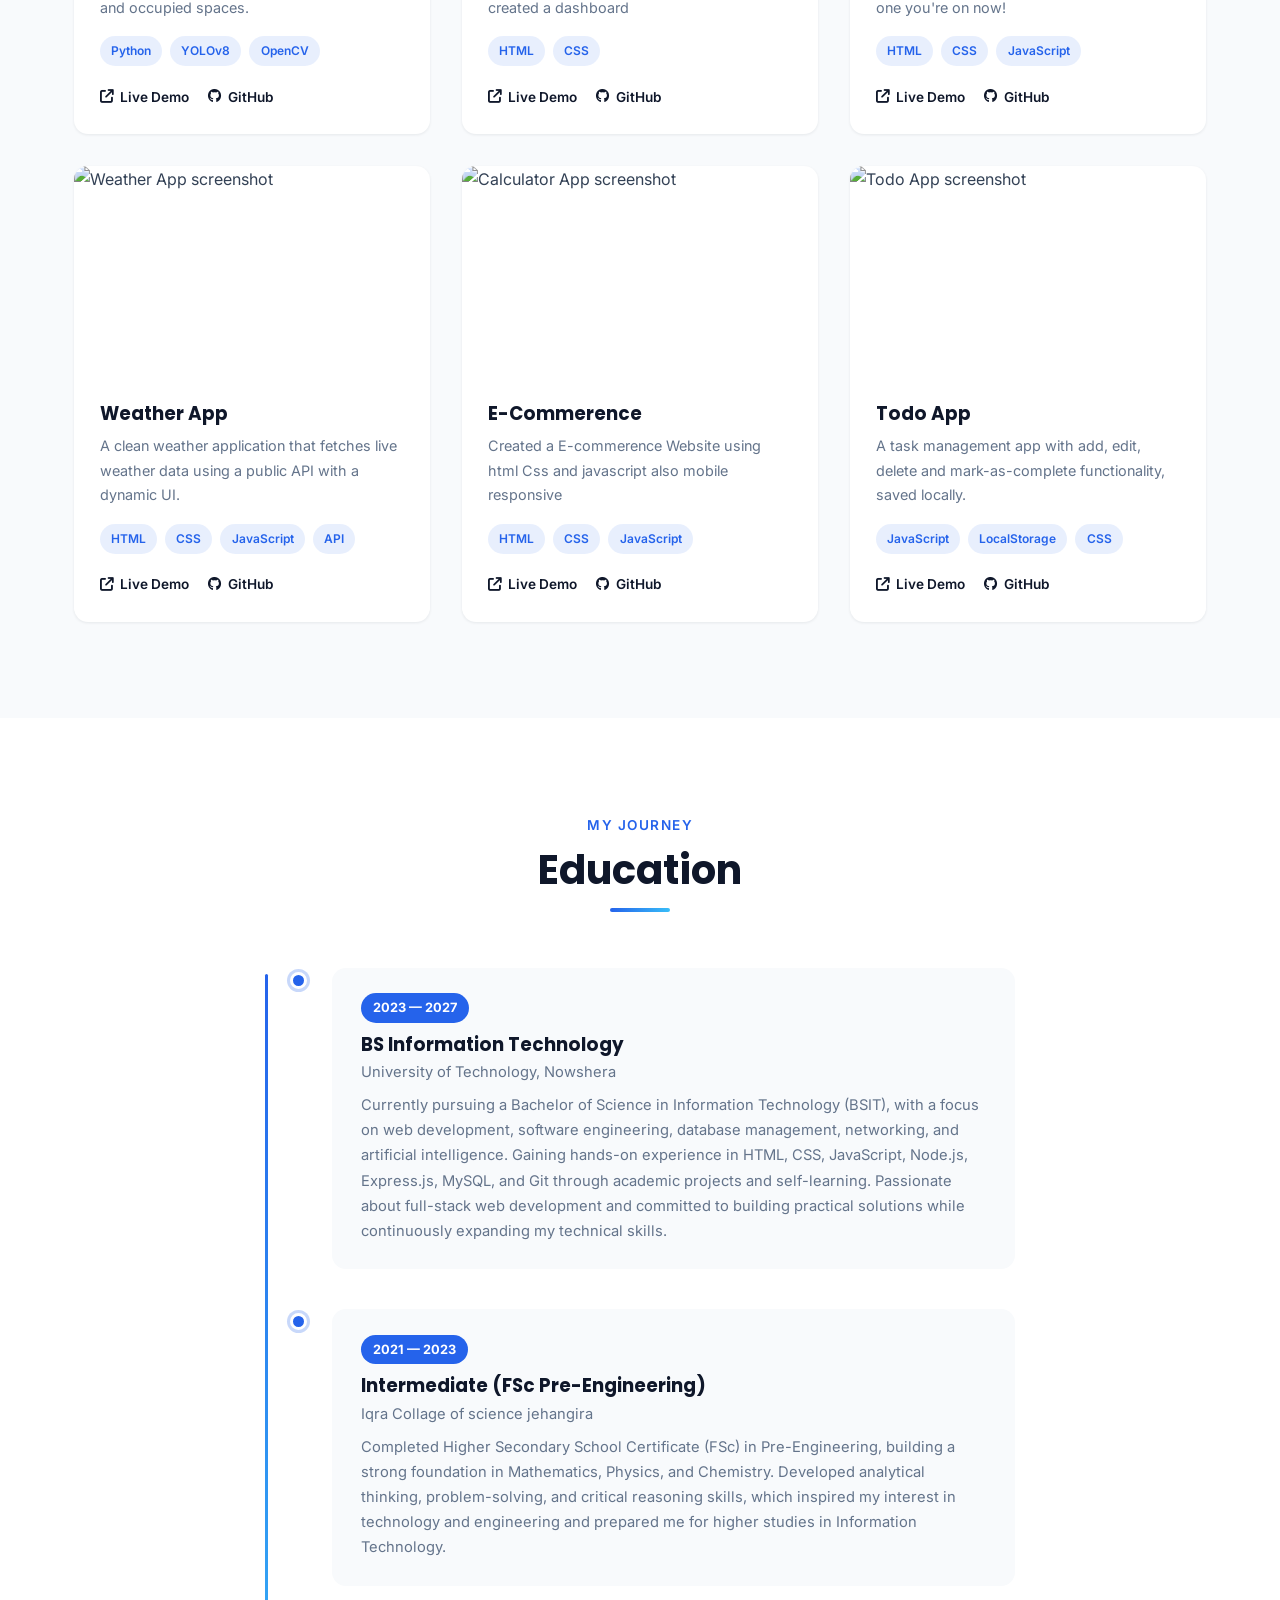
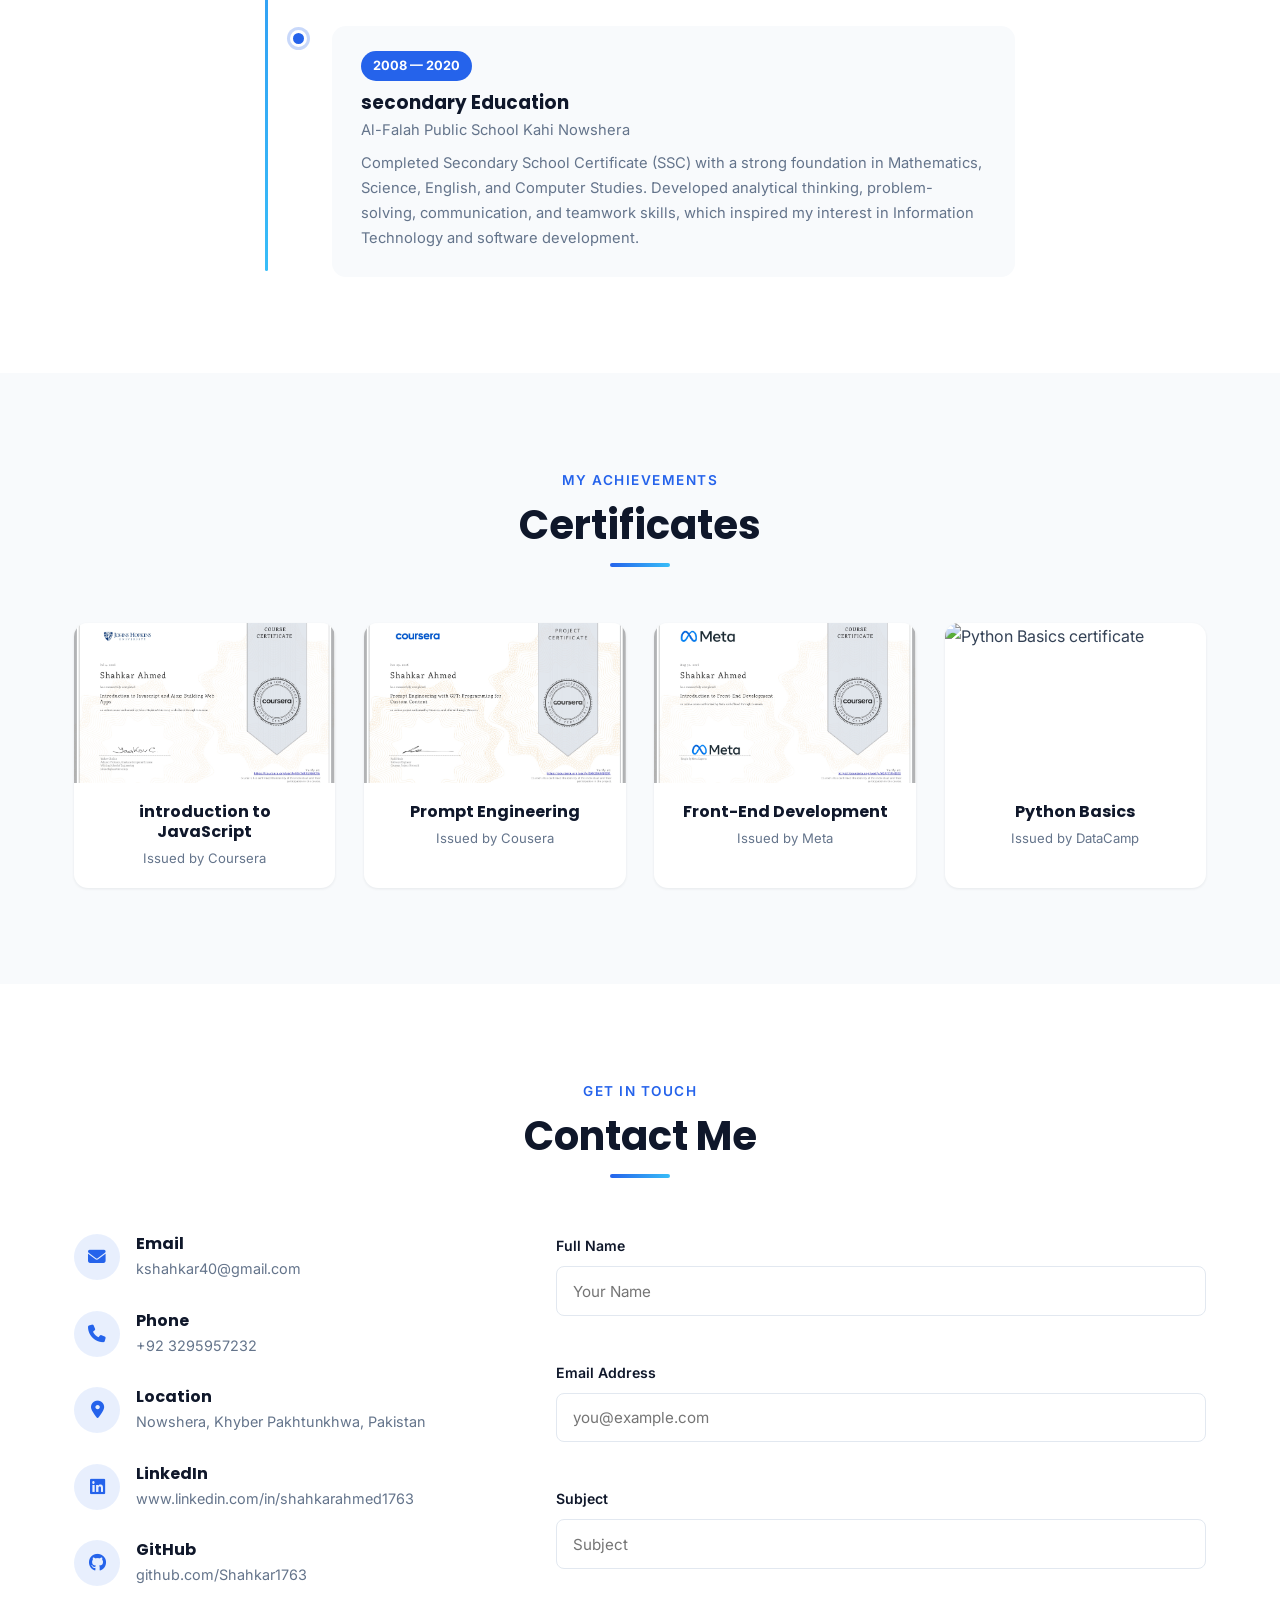
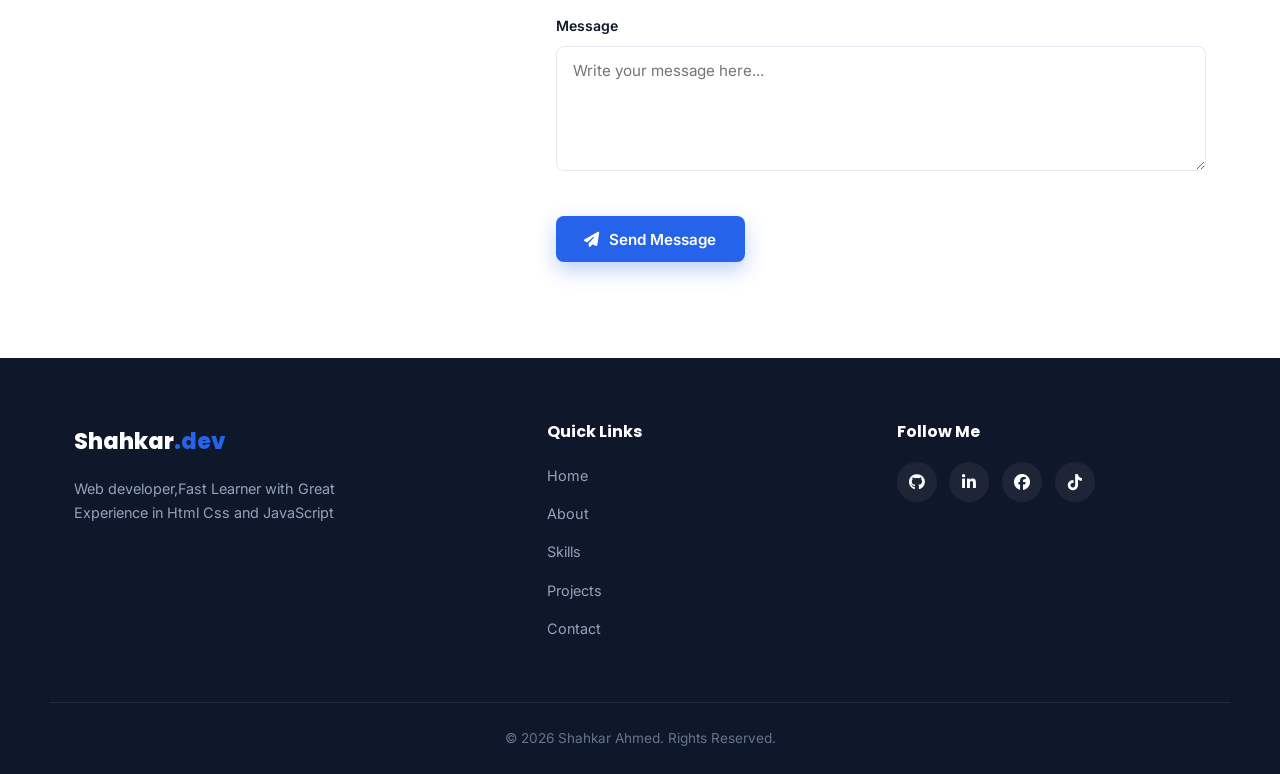
==== commit 443653b7: "update index.html files" ====
--- a/index.html
+++ b/index.html
@@ -116,7 +116,7 @@
 
         <div class="about__container">
           <div class="about__image fade-in">
-            <img src="WhatsApp Image 2026-09-18 at 10.01.21 AM.jpeg" alt="Shahkar Ahmed working" loading="lazy" />
+            <img src="Shahkar.jpeg" alt="Shahkar Ahmed working" loading="lazy" />
           </div>
 
           <div class="about__content fade-in">
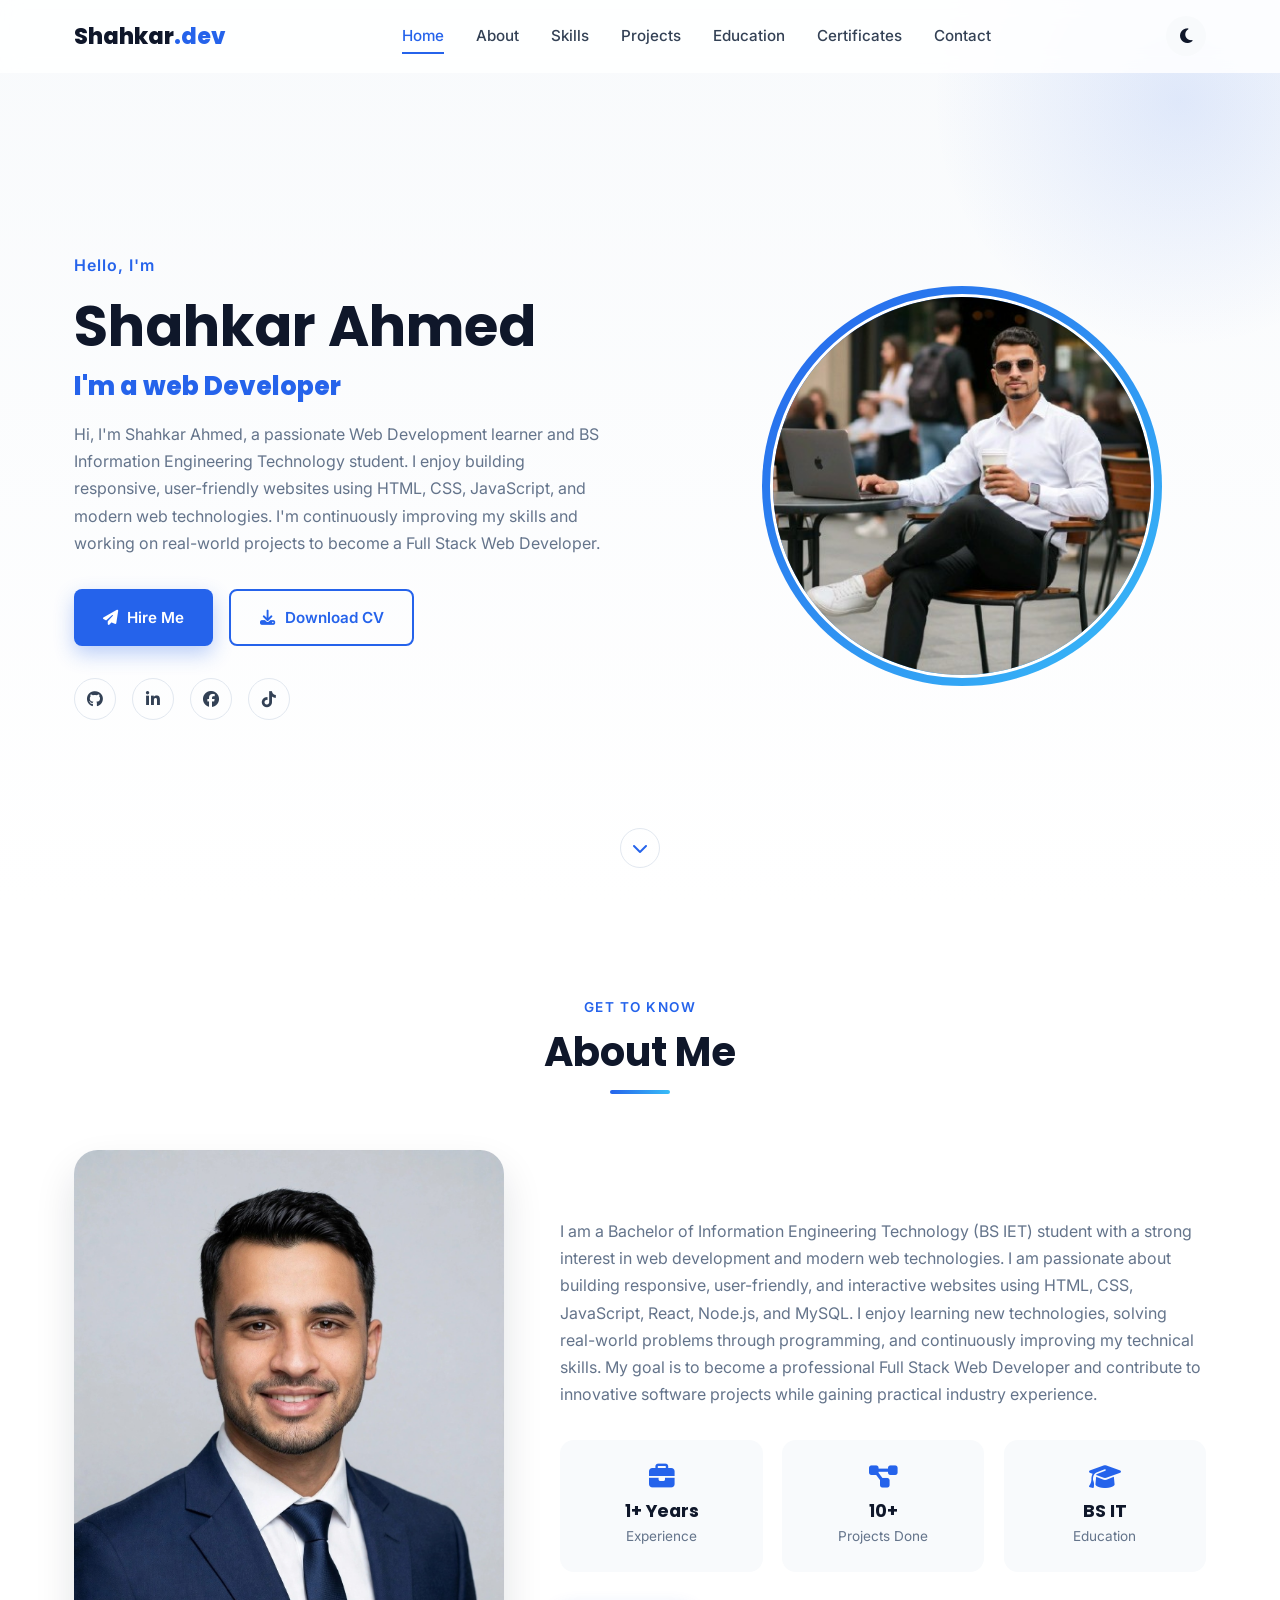
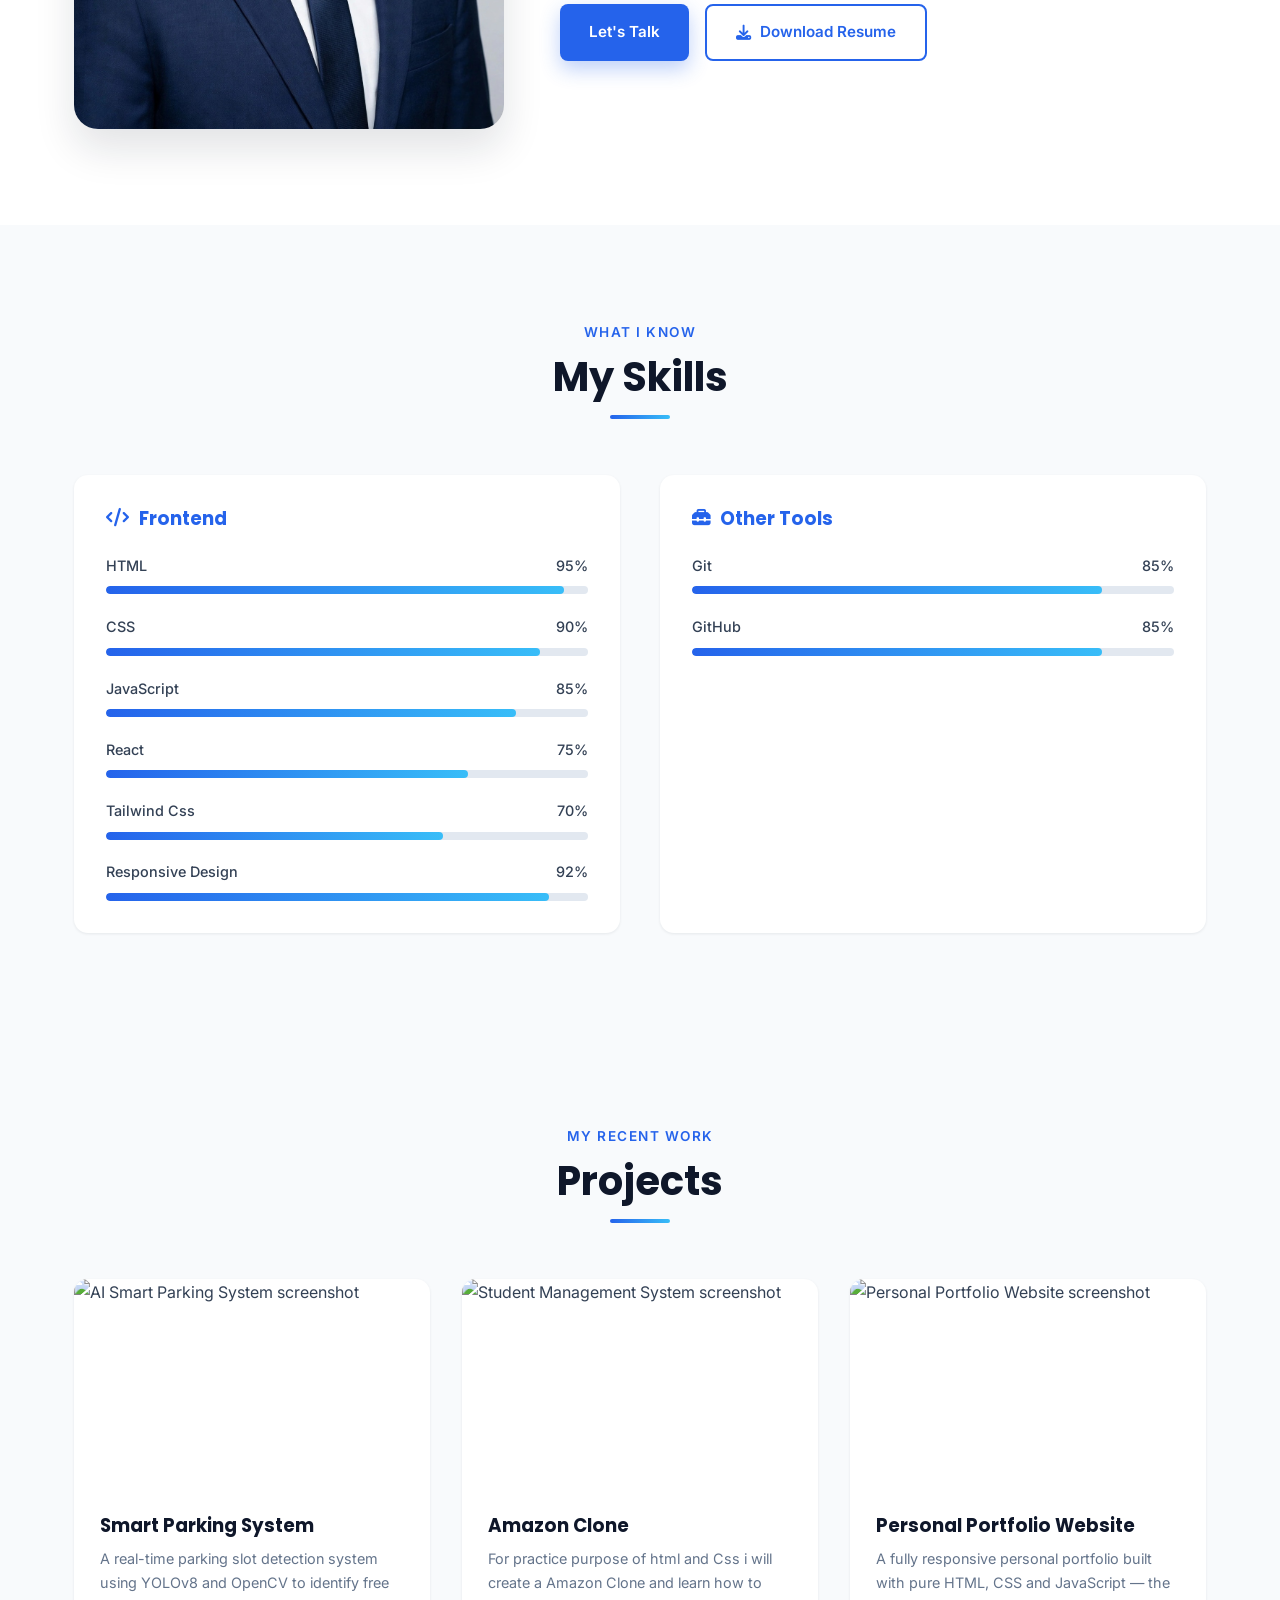
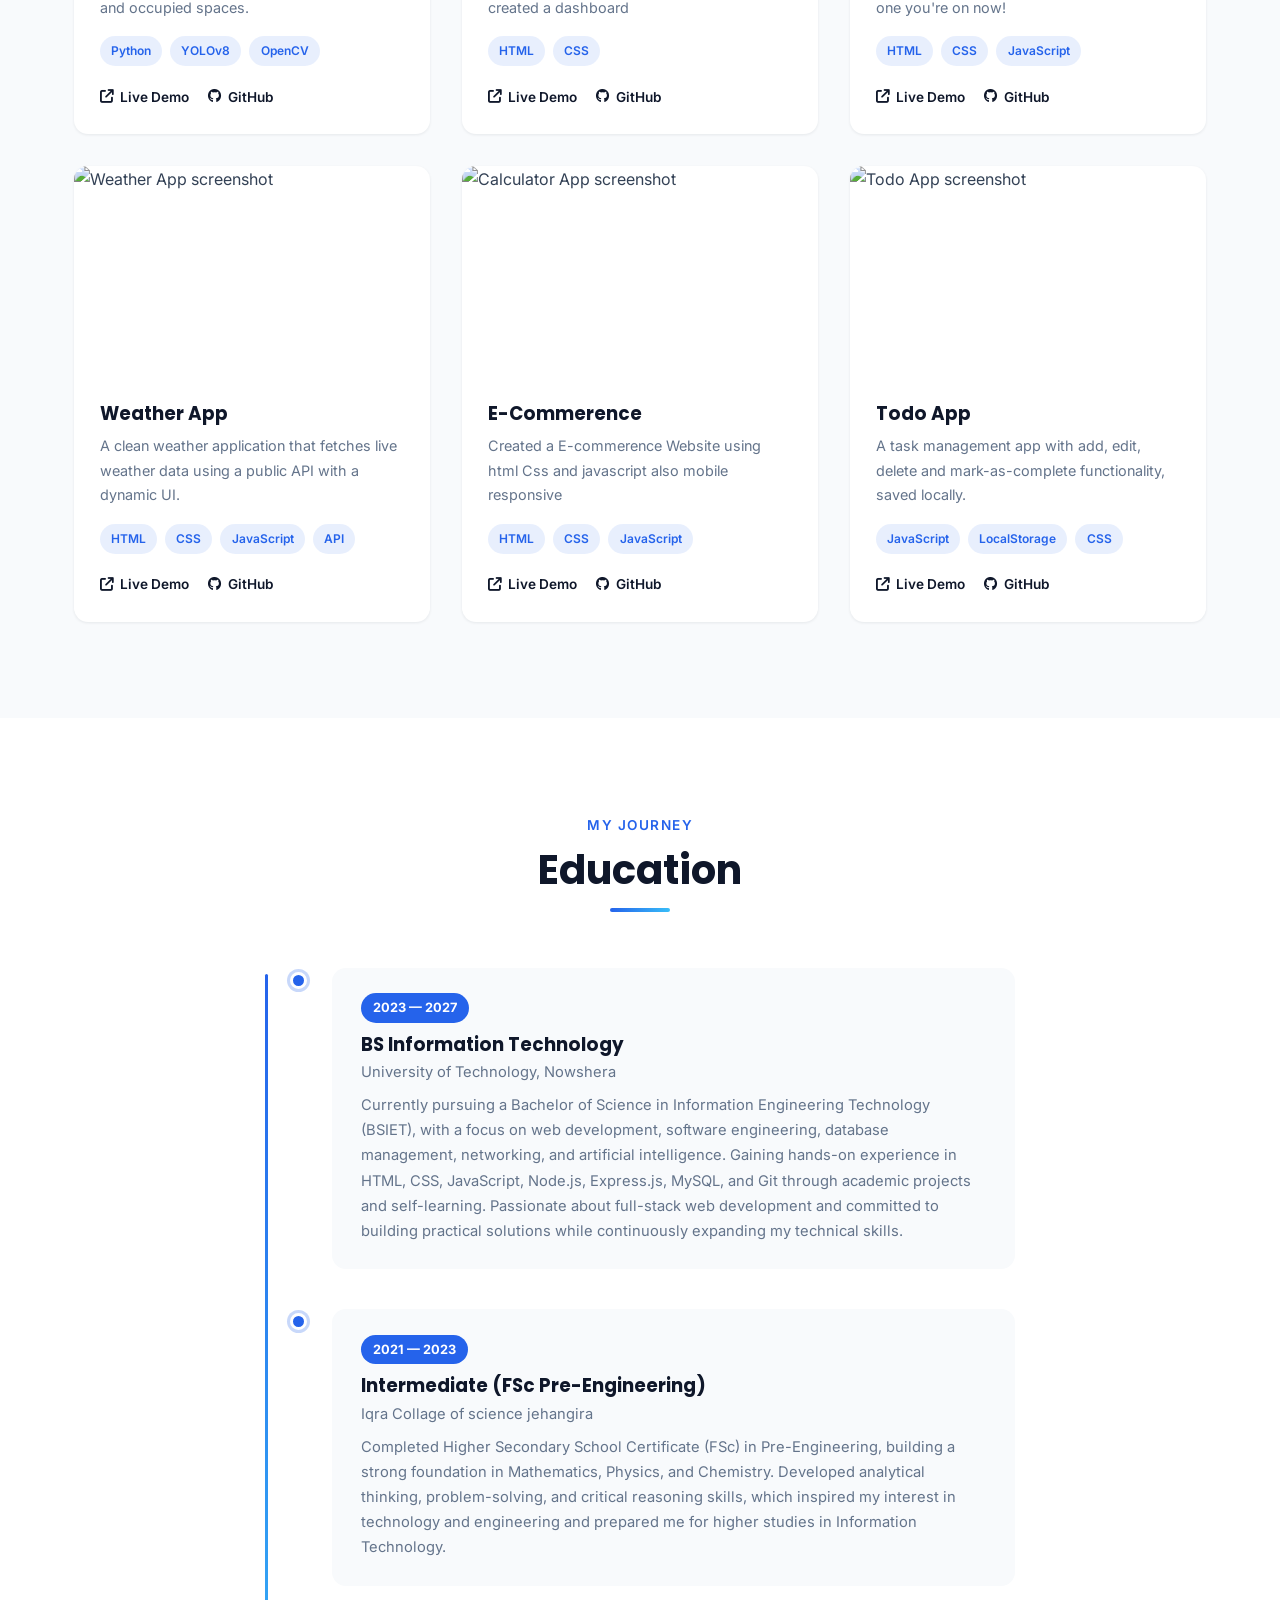
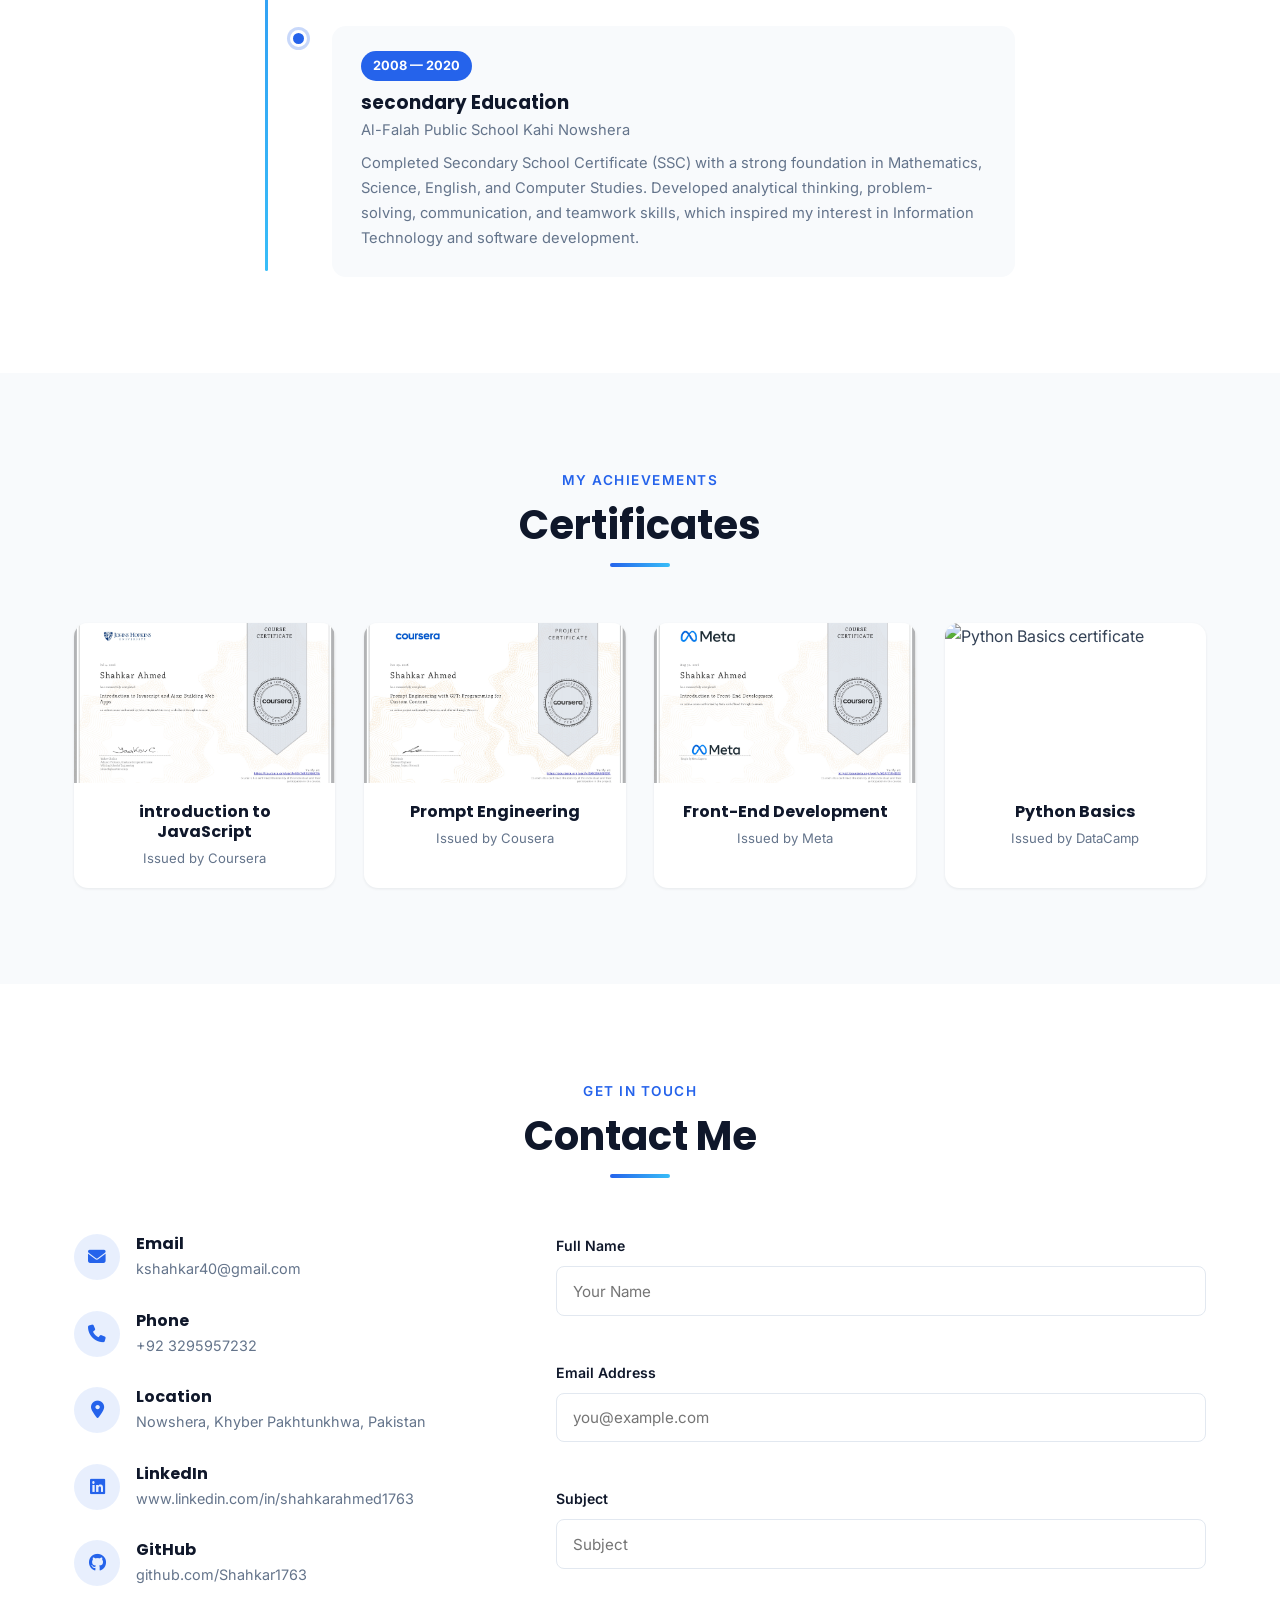
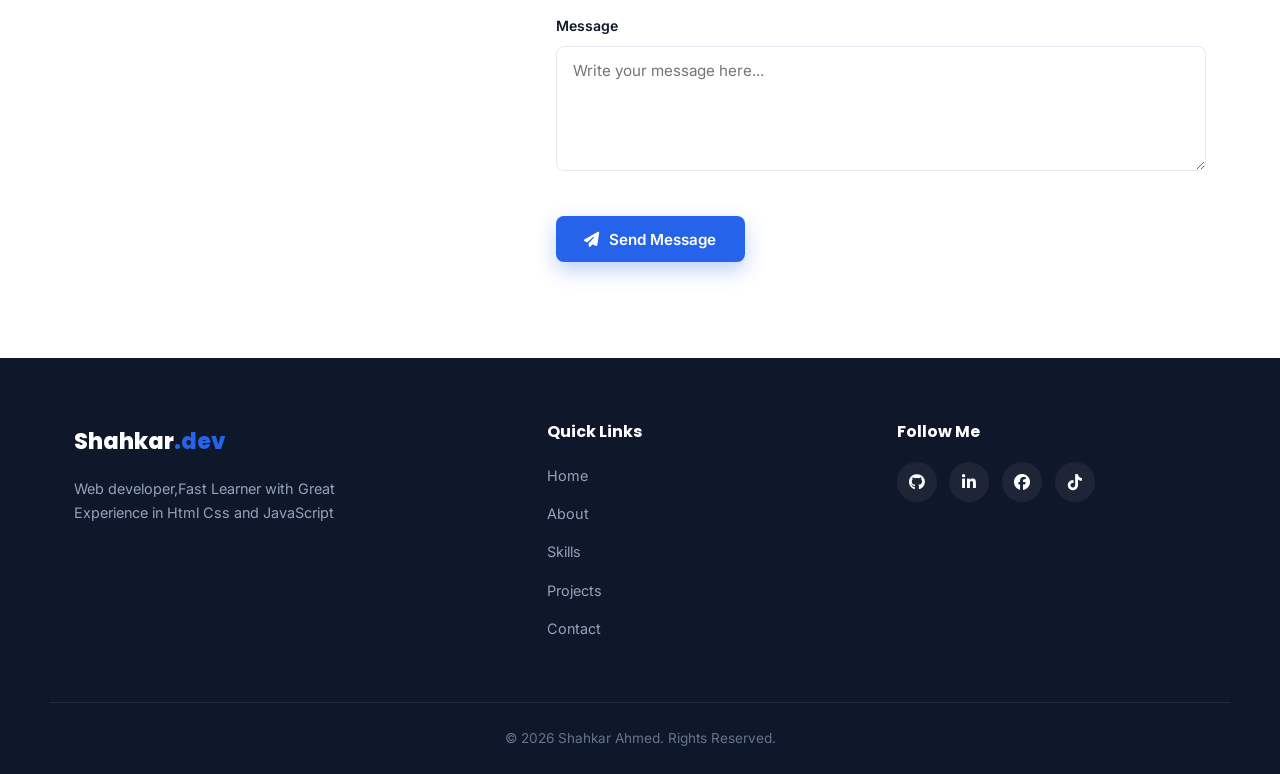
==== commit 187d8db3: "update index.html files" ====
--- a/index.html
+++ b/index.html
@@ -74,7 +74,7 @@
              
           </h2>
           <p class="hero__description">
-            Hi, I'm Shahkar Ahmed, a passionate Web Development learner and BS Information Technology student. I enjoy building responsive, user-friendly websites using HTML, CSS, JavaScript, and modern web technologies. I'm continuously improving my skills and working on real-world projects to become a Full Stack Web Developer.
+            Hi, I'm Shahkar Ahmed, a passionate Web Development learner and BS Information  Engineering Technology student. I enjoy building responsive, user-friendly websites using HTML, CSS, JavaScript, and modern web technologies. I'm continuously improving my skills and working on real-world projects to become a Full Stack Web Developer.
           </p>
 
           <div class="hero__buttons">
@@ -121,7 +121,7 @@
 
           <div class="about__content fade-in">
             <p class="about__text">
-              I am a Bachelor of Information Technology (BS IT) student with a strong interest
+              I am a Bachelor of Information Engineering Technology (BS IET) student with a strong interest
                in web development and modern web technologies. 
                I am passionate about building responsive, user-friendly, and interactive websites
                 using HTML, CSS, JavaScript, React, Node.js, and MySQL. I enjoy learning new
@@ -440,7 +440,7 @@
               <h3>BS Information Technology</h3>
               <p>University of Technology, Nowshera</p>
               <p class="timeline__desc">
-               Currently pursuing a Bachelor of Science in Information Technology (BSIT),
+               Currently pursuing a Bachelor of Science in Information Engineering Technology (BSIET),
                 with a focus on web development, software engineering, database management, 
                 networking, and artificial intelligence. Gaining hands-on experience in HTML,
                  CSS, JavaScript, Node.js, Express.js, MySQL, and Git through academic projects
